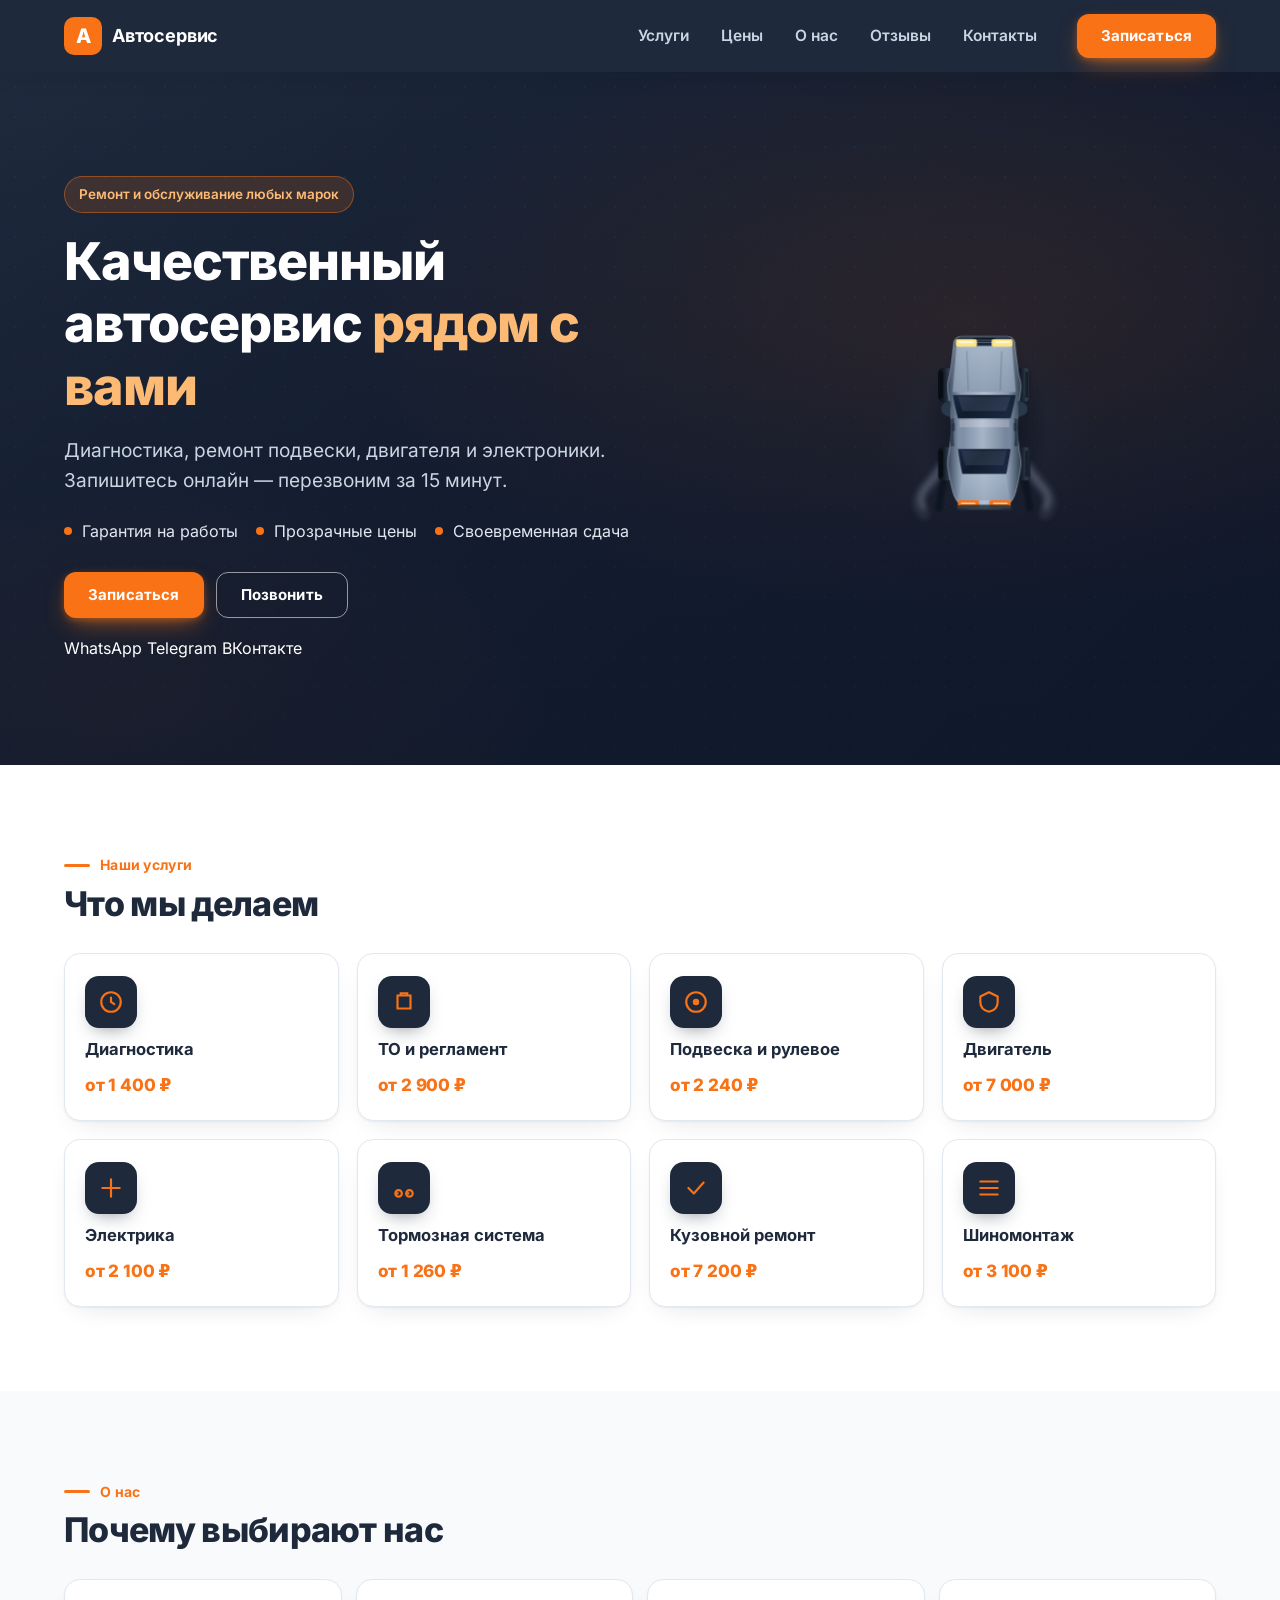
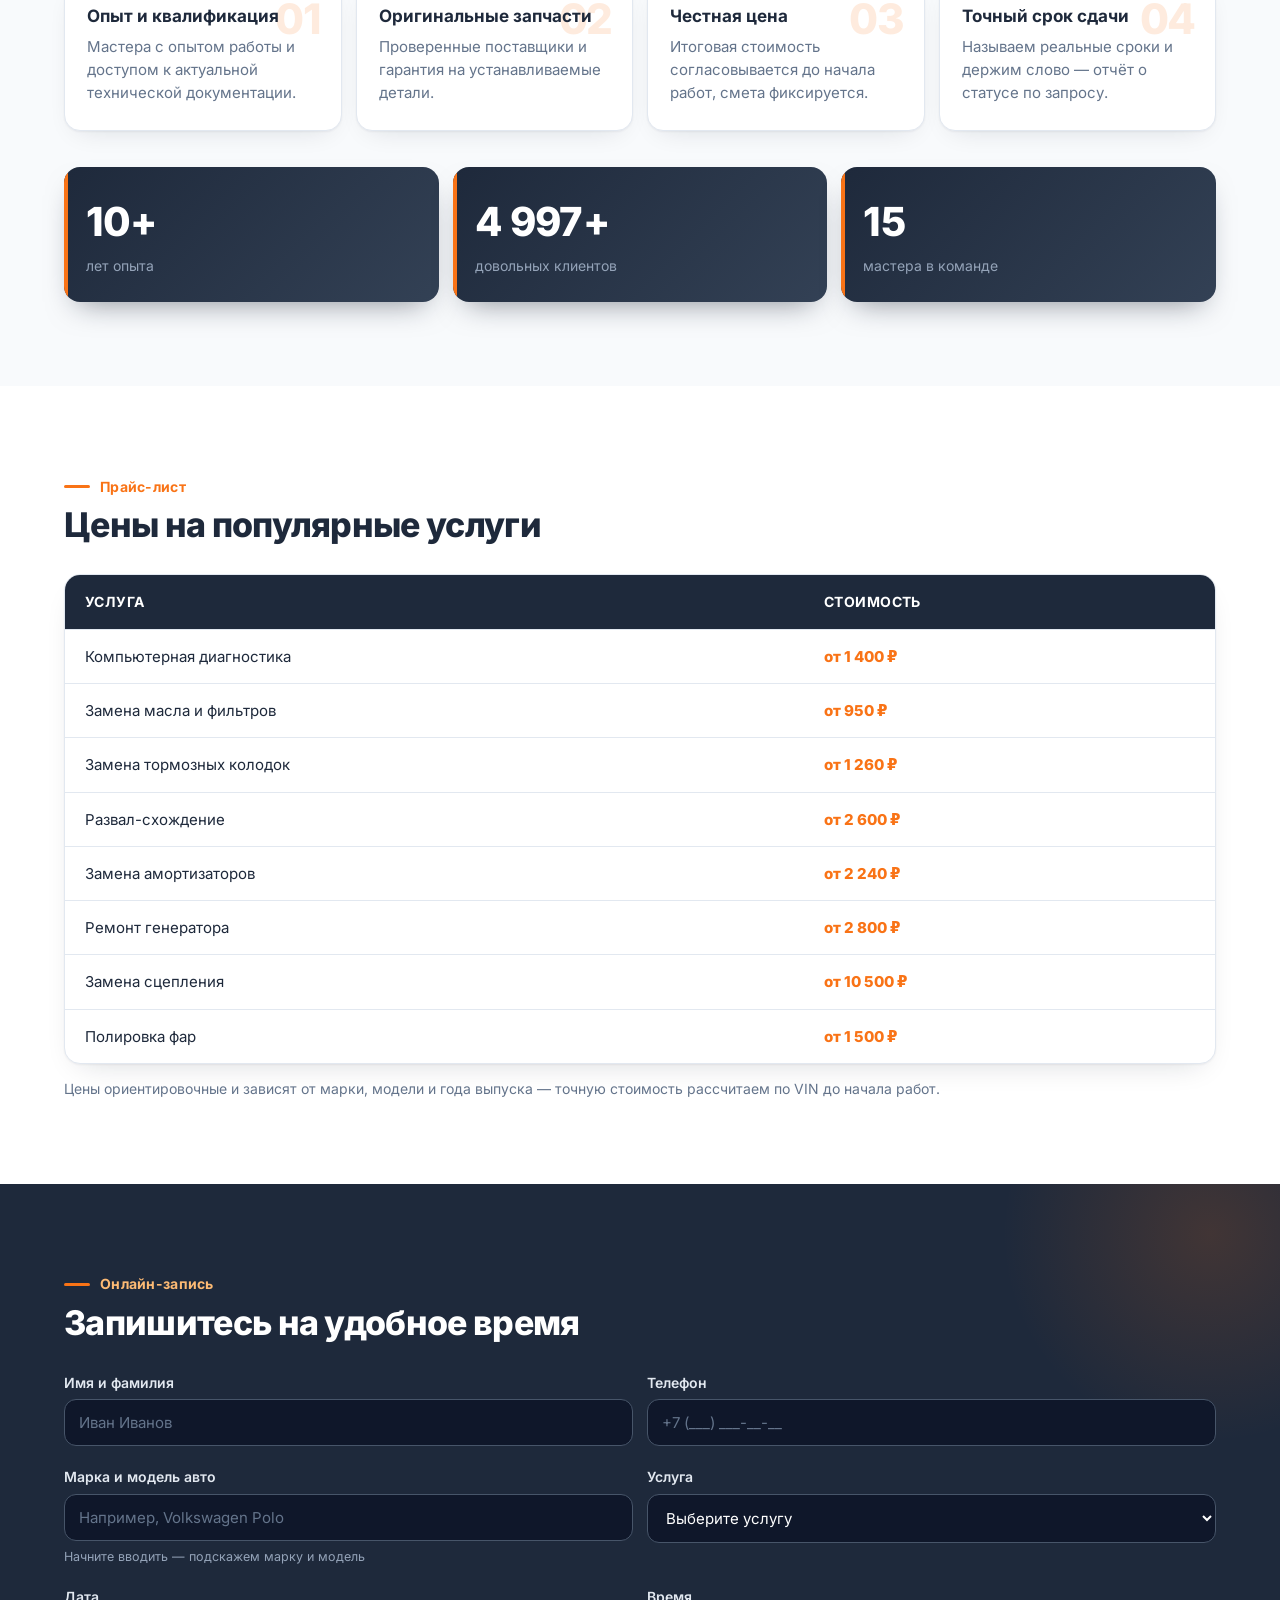
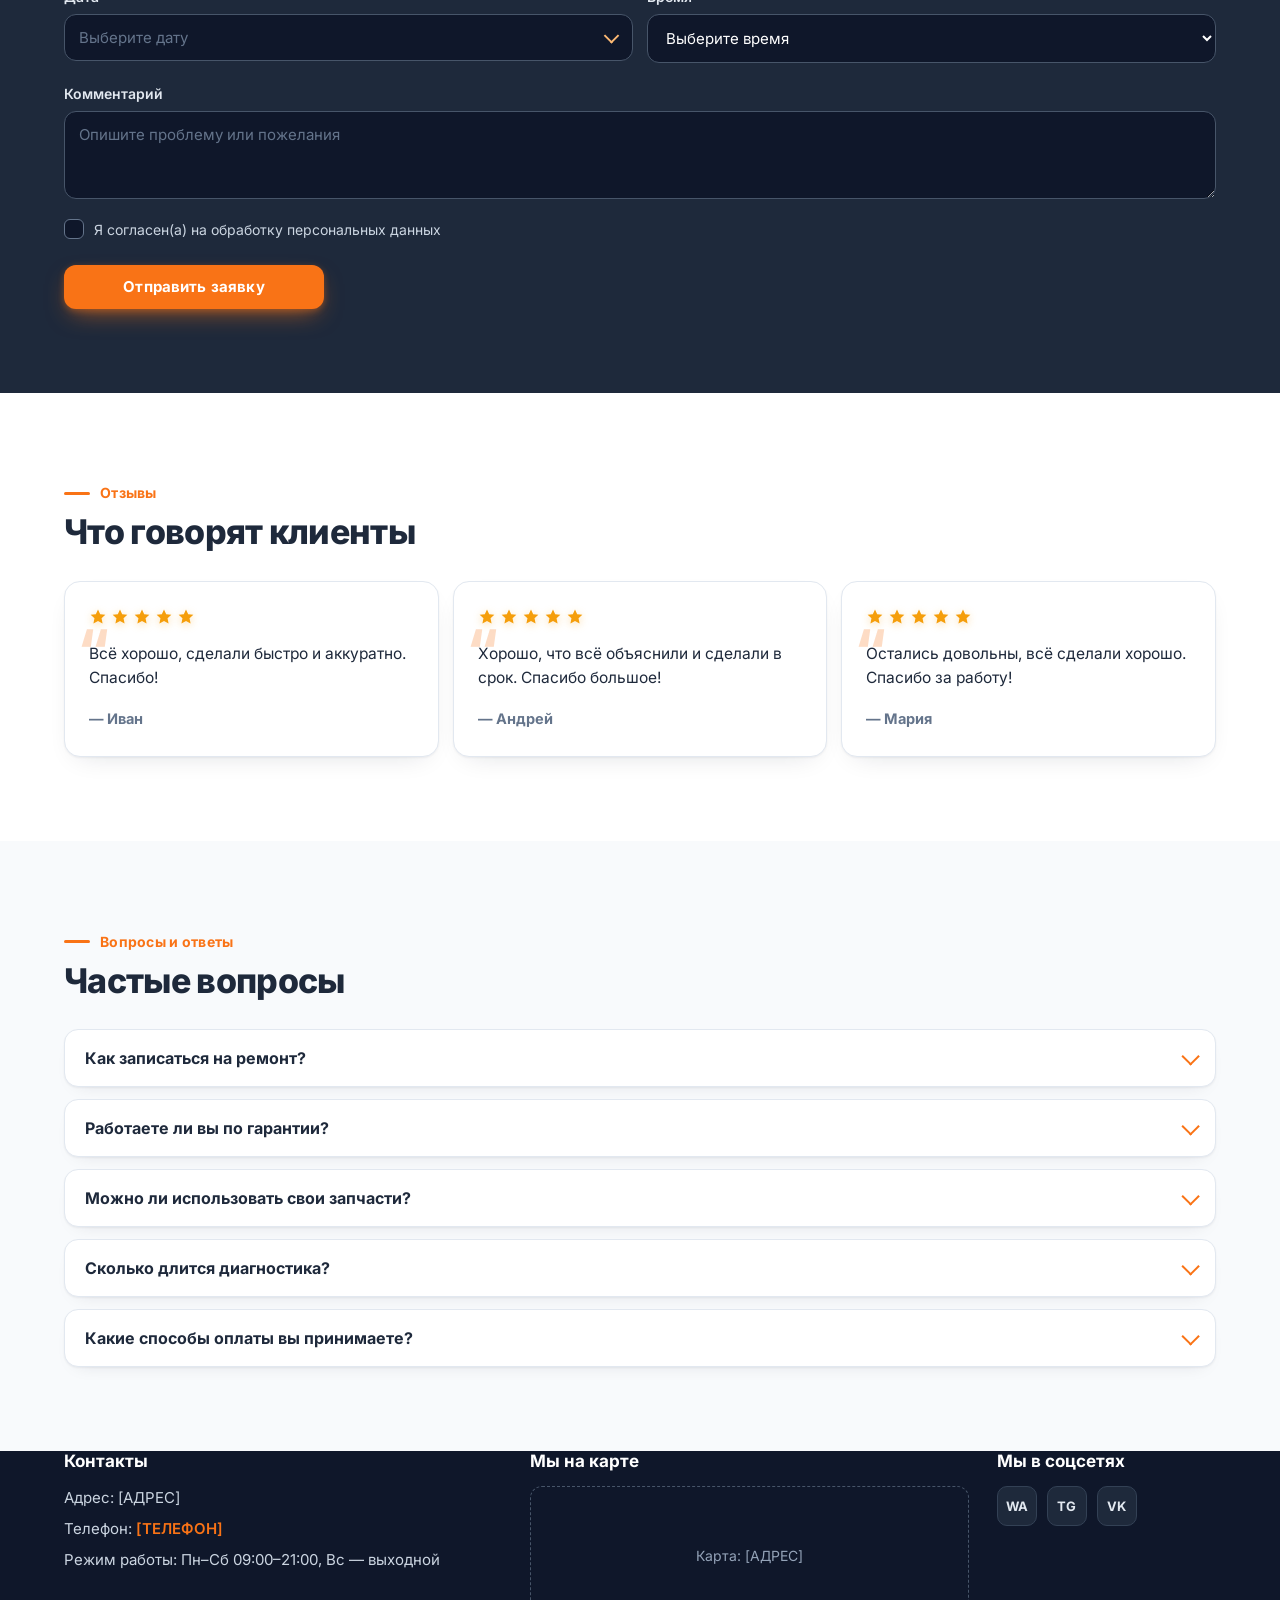
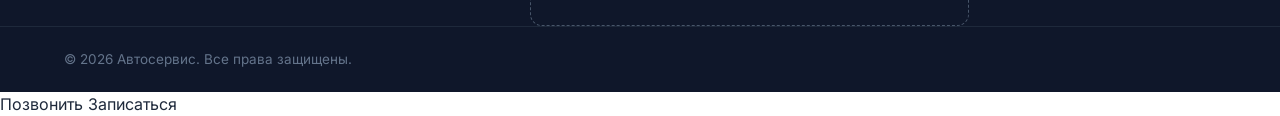
==== index.html @ 75bb88e1 "og: preview, favicon, mobile call bar, messengers" ====
﻿<!DOCTYPE html>
<html lang="ru">
<head>
  <meta charset="UTF-8">
  <meta name="viewport" content="width=device-width, initial-scale=1.0">
  <meta name="description" content="Автосервис с онлайн-записью: услуги, цены, отзывы, запись на ремонт и обслуживание автомобиля.">
  <title>Автосервис — ремонт и обслуживание | Онлайн-запись</title>
  <meta property="og:type" content="website">
  <meta property="og:site_name" content="Автосервис">
  <meta property="og:title" content="Автосервис — онлайн-запись на ремонт и обслуживание">
  <meta property="og:description" content="Услуги, цены, отзывы и запись с календарём: клиент выбирает свободный день и время сам, заявка приходит сразу.">
  <meta property="og:url" content="https://55857485.github.io/autoservice/">
  <meta property="og:image" content="https://55857485.github.io/autoservice/og-image.png">
  <meta property="og:image:width" content="1200">
  <meta property="og:image:height" content="630">
  <meta property="og:locale" content="ru_RU">
  <meta name="twitter:card" content="summary_large_image">
  <meta name="theme-color" content="#0F172A">
  <link rel="canonical" href="https://55857485.github.io/autoservice/">
  <link rel="icon" href="favicon.svg" type="image/svg+xml">
  <link rel="apple-touch-icon" href="icon-192.png">
  <link rel="stylesheet" href="style.css">
  <script defer src="script.js"></script>
</head>
<body>

  <!-- ======= 1. ХЕДЕР ======= -->
  <header class="header" id="header">
    <div class="container header__inner">
      <a href="#hero" class="logo" aria-label="Автосервис — на главную">
        <span class="logo__mark" aria-hidden="true">А</span>
        <span class="logo__text">Автосервис</span>
      </a>

      <nav class="nav" id="nav" aria-label="Основная навигация">
        <ul class="nav__list">
          <li><a href="#services" class="nav__link">Услуги</a></li>
          <li><a href="#prices" class="nav__link">Цены</a></li>
          <li><a href="#why" class="nav__link">О нас</a></li>
          <li><a href="#reviews" class="nav__link">Отзывы</a></li>
          <li><a href="#contacts" class="nav__link">Контакты</a></li>
        </ul>
        <a href="#appointment" class="btn btn--primary nav__cta">Записаться</a>
      </nav>

      <button class="burger" id="burger" type="button" aria-label="Открыть меню" aria-expanded="false" aria-controls="nav">
        <span class="burger__line" aria-hidden="true"></span>
        <span class="burger__line" aria-hidden="true"></span>
        <span class="burger__line" aria-hidden="true"></span>
      </button>
    </div>
  </header>

  <main>
    <!-- ======= 2. HERO ======= -->
    <section class="hero" id="hero">
      <div class="hero__bg" aria-hidden="true"></div>
      <div class="hero__overlay" aria-hidden="true"></div>
      <div class="container hero__inner">
        <div class="hero__content">
          <p class="hero__badge">Ремонт и обслуживание любых марок</p>
          <h1 class="hero__title">Качественный автосервис <span class="accent">рядом с вами</span></h1>
          <p class="hero__subtitle">Диагностика, ремонт подвески, двигателя и электроники. Запишитесь онлайн — перезвоним за 15 минут.</p>
          <ul class="hero__advantages">
            <li class="hero__advantage">Гарантия на работы</li>
            <li class="hero__advantage">Прозрачные цены</li>
            <li class="hero__advantage">Своевременная сдача</li>
          </ul>
          <div class="hero__actions">
            <a href="#appointment" class="btn btn--primary">Записаться</a>
            <a href="tel:[ТЕЛЕФОН]" class="btn btn--outline">Позвонить</a>
          </div>
          <div class="hero__messengers" data-messenger-group>
            <a class="hero__messenger" data-messenger="whatsapp" href="#" target="_blank" rel="noopener">WhatsApp</a>
            <a class="hero__messenger" data-messenger="telegram" href="#" target="_blank" rel="noopener">Telegram</a>
            <a class="hero__messenger" data-messenger="vk" href="#" target="_blank" rel="noopener">ВКонтакте</a>
          </div>
        </div>

<div class="hero__visual" aria-hidden="true">
          <svg class="car-top" viewBox="0 0 410 340" role="presentation" aria-label="Автомобиль, вид сверху, передние колёса повёрнуты вправо">
            <defs>
              <linearGradient id="paint" x1="0" y1="0" x2="1" y2="0">
                <stop offset="0" stop-color="#39485C"/>
                <stop offset="0.18" stop-color="#8F9FB5"/>
                <stop offset="0.5" stop-color="#B4C1D2"/>
                <stop offset="0.82" stop-color="#8B9BB1"/>
                <stop offset="1" stop-color="#31404F"/>
              </linearGradient>
              <linearGradient id="paint-hood" x1="0" y1="0" x2="0" y2="1">
                <stop offset="0" stop-color="#A9B8CA"/>
                <stop offset="1" stop-color="#8B9BB1"/>
              </linearGradient>
              <linearGradient id="paint-roof" x1="0.1" y1="0" x2="0.9" y2="0">
                <stop offset="0" stop-color="#7F8FA6"/>
                <stop offset="0.45" stop-color="#A6B5C7"/>
                <stop offset="0.55" stop-color="#9FAEC1"/>
                <stop offset="1" stop-color="#76869D"/>
              </linearGradient>
              <linearGradient id="glass-pane" x1="0" y1="0" x2="1" y2="0.4">
                <stop offset="0" stop-color="#1C2942"/>
                <stop offset="0.45" stop-color="#101B2D"/>
                <stop offset="1" stop-color="#1B2740"/>
              </linearGradient>
              <linearGradient id="tyre" x1="0" y1="0" x2="1" y2="0">
                <stop offset="0" stop-color="#04080F"/>
                <stop offset="0.45" stop-color="#1A2331"/>
                <stop offset="0.75" stop-color="#33404F"/>
                <stop offset="1" stop-color="#111A26"/>
              </linearGradient>
              <radialGradient id="asphalt" cx="0.5" cy="0.5" r="0.5">
                <stop offset="0" stop-color="#1E293B" stop-opacity="0.62"/>
                <stop offset="0.7" stop-color="#1E293B" stop-opacity="0.22"/>
                <stop offset="1" stop-color="#1E293B" stop-opacity="0"/>
              </radialGradient>
              <radialGradient id="ground-shadow" cx="0.5" cy="0.5" r="0.5">
                <stop offset="0" stop-color="#02060E" stop-opacity="0.7"/>
                <stop offset="1" stop-color="#02060E" stop-opacity="0"/>
              </radialGradient>
              <filter id="soft-smoke" x="-45%" y="-45%" width="190%" height="190%">
                <feGaussianBlur stdDeviation="3.6"/>
              </filter>
              <filter id="skid-blur" x="-60%" y="-60%" width="220%" height="220%">
                <feGaussianBlur stdDeviation="1.8"/>
              </filter>
            </defs>

            <!-- асфальт и тень под кузовом -->
            <ellipse cx="230" cy="188" rx="152" ry="132" fill="url(#asphalt)"/>
            <ellipse cx="232" cy="182" rx="86" ry="124" fill="url(#ground-shadow)"/>

            <!-- светлый дым от торможения -->
            <g class="smoke" filter="url(#soft-smoke)">
              <path class="smoke__trail smoke__trail--left"
                    d="M170 238 C164 250 156 257 148 267 C142 275 142 283 146 291"
                    fill="none" stroke="#CBD5E1" stroke-width="9" stroke-linecap="round" opacity="0.20"/>
              <path class="smoke__trail smoke__trail--left"
                    d="M170 238 C162 252 152 261 144 273 C138 283 140 292 147 300"
                    fill="none" stroke="#94A3B8" stroke-width="18" stroke-linecap="round" opacity="0.12"/>
              <path class="smoke__trail smoke__trail--right"
                    d="M290 238 C296 250 304 257 312 267 C318 275 318 283 314 291"
                    fill="none" stroke="#CBD5E1" stroke-width="9" stroke-linecap="round" opacity="0.20"/>
              <path class="smoke__trail smoke__trail--right"
                    d="M290 238 C298 252 308 261 316 273 C322 283 320 292 313 300"
                    fill="none" stroke="#94A3B8" stroke-width="18" stroke-linecap="round" opacity="0.12"/>
            </g>

            <!-- тёмные следы резины -->
            <g filter="url(#skid-blur)" opacity="0.5">
              <path d="M176 246 C173 262 170 276 168 292" fill="none" stroke="#050B14" stroke-width="9" stroke-linecap="round"/>
              <path d="M284 246 C287 262 290 276 292 292" fill="none" stroke="#050B14" stroke-width="9" stroke-linecap="round"/>
            </g>

            <!-- колёса: задние ровно -->
            <g class="car-top__wheel">
              <rect x="167" y="209" width="20" height="46" rx="7" fill="url(#tyre)"/>
              <rect x="170" y="214" width="4" height="36" rx="2" fill="#000000" opacity="0.45"/>
            </g>
            <g class="car-top__wheel">
              <rect x="273" y="209" width="20" height="46" rx="7" fill="url(#tyre)"/>
              <rect x="286" y="214" width="4" height="36" rx="2" fill="#000000" opacity="0.45"/>
            </g>

            <!-- колёса: передние повёрнуты вправо -->
            <g class="car-top__wheel">
              <rect class="car-top__tyre-steer" x="167" y="101" width="20" height="46" rx="7" fill="url(#tyre)"/>
              <rect class="car-top__tyre-steer" x="170" y="106" width="4" height="36" rx="2" fill="#000000" opacity="0.45"/>
            </g>
            <g class="car-top__wheel">
              <rect class="car-top__tyre-steer" x="273" y="101" width="20" height="46" rx="7" fill="url(#tyre)"/>
              <rect class="car-top__tyre-steer" x="286" y="106" width="4" height="36" rx="2" fill="#000000" opacity="0.45"/>
            </g>

            <!-- КУЗОВ: сплошной силуэт седана сверху -->
            <path d="M200 58 L260 58 C268 58 272 62 272 70
                     C273 80 275 96 277 110 C279 118 280 121 280 126
                     C280 134 278 142 277 152 C276 164 275 172 275 182
                     C275 196 277 206 278 216 C280 224 280 228 280 234
                     C279 244 276 258 274 266 C272 276 268 284 262 288
                     C258 292 254 294 246 294 L214 294
                     C206 294 202 292 198 288 C192 284 188 276 186 266
                     C184 258 181 244 180 234 C180 228 180 224 182 216
                     C183 206 185 196 185 182 C185 172 184 164 183 152
                     C182 142 180 134 180 126 C180 121 181 118 183 110
                     C185 96 187 80 188 70 C188 62 192 58 200 58 Z"
                  fill="url(#paint)"/>

            <!-- тонкий световой контур -->
            <path d="M200 58 L260 58 C268 58 272 62 272 70
                     C273 80 275 96 277 110 C279 118 280 121 280 126
                     C280 134 278 142 277 152 C276 164 275 172 275 182
                     C275 196 277 206 278 216 C280 224 280 228 280 234
                     C279 244 276 258 274 266 C272 276 268 284 262 288
                     C258 292 254 294 246 294 L214 294
                     C206 294 202 292 198 288 C192 284 188 276 186 266
                     C184 258 181 244 180 234 C180 228 180 224 182 216
                     C183 206 185 196 185 182 C185 172 184 164 183 152
                     C182 142 180 134 180 126 C180 121 181 118 183 110
                     C185 96 187 80 188 70 C188 62 192 58 200 58 Z"
                  fill="none" stroke="#CBD5E1" stroke-width="1.2" opacity="0.55"/>

            <!-- капот -->
            <path d="M192 70 C192 66 195 62 200 62 H260 C265 62 268 66 268 70
                     C269 92 272 118 273 134 H187 C188 118 191 92 192 70 Z"
                  fill="url(#paint-hood)" opacity="0.85"/>
            <path d="M206 78 C207 100 208 118 208 132" fill="none" stroke="#4B5B72" stroke-width="1.6" opacity="0.35"/>
            <path d="M254 78 C253 100 252 118 252 132" fill="none" stroke="#4B5B72" stroke-width="1.6" opacity="0.35"/>

            <!-- передний бампер + решётка -->
            <path d="M200 58 L260 58 C266 58 270 61 270 66 L270 71 H190 L190 66 C190 61 194 58 200 58 Z"
                  fill="#22303F" opacity="0.9"/>
            <rect x="214" y="60" width="32" height="9" rx="3.5" fill="#0A1120"/>
            <rect x="218" y="62.4" width="24" height="1.6" rx="0.8" fill="#5B6B80"/>
            <rect x="218" y="65.6" width="24" height="1.6" rx="0.8" fill="#5B6B80"/>

            <!-- фары -->
            <path d="M193 62 H218 C219 62 220 63 220 65 V69 C220 71 219 72 217 72 H194 C192 72 191 71 191 69 V65 C191 63 192 62 193 62 Z"
                  fill="#FDE68A"/>
            <path d="M242 62 H267 C268 62 269 63 269 65 V69 C269 71 268 72 266 72 H243 C241 72 240 71 240 69 V65 C240 63 241 62 242 62 Z"
                  fill="#FDE68A"/>
            <rect x="195" y="64.6" width="20" height="2.2" rx="1.1" fill="#FFFFFF" opacity="0.8"/>
            <rect x="245" y="64.6" width="20" height="2.2" rx="1.1" fill="#FFFFFF" opacity="0.8"/>

            <!-- зеркала -->
            <path d="M184 146 C176 147 171 151 171 157 C171 163 176 167 184 168 Z" fill="#2A384B"/>
            <path d="M276 146 C284 147 289 151 289 157 C289 163 284 167 276 168 Z" fill="#2A384B"/>

            <!-- боковые стёкла (узкие полосы вдоль дверей) -->
            <path d="M184 170 C183 182 183 196 184 208 L189 208 C188 196 188 182 189 170 Z" fill="url(#glass-pane)" opacity="0.55"/>
            <path d="M276 170 C277 182 277 196 276 208 L271 208 C272 196 272 182 271 170 Z" fill="url(#glass-pane)" opacity="0.55"/>

            <!-- лобовое стекло -->
            <path d="M187 138 H273 C271 151 268 162 266 170 H194 C192 162 189 151 187 138 Z"
                  fill="url(#glass-pane)"/>
            <path d="M194 140 H266 C264 148 262 154 260 160 H200 C198 154 196 148 194 140 Z"
                  fill="#93A3B8" opacity="0.16"/>

            <!-- крыша -->
            <path d="M194 170 H266 C267 184 267 198 266 212 H194 C193 198 193 184 194 170 Z"
                  fill="url(#paint-roof)"/>
            <path d="M196 172 H264 C264 176 264 179 264 182 H196 C196 179 196 176 196 172 Z"
                  fill="#FFFFFF" opacity="0.22"/>

            <!-- заднее стекло -->
            <path d="M194 212 H266 C264 226 262 238 260 246 H200 C198 238 196 226 194 212 Z"
                  fill="url(#glass-pane)"/>
            <path d="M199 214 H261 C259 222 258 229 256 234 H204 C202 229 201 222 199 214 Z"
                  fill="#93A3B8" opacity="0.14"/>

            <!-- багажник -->
            <path d="M200 246 H260 C261 258 263 272 266 282 H194 C197 272 199 258 200 246 Z"
                  fill="url(#paint-hood)" opacity="0.55"/>

            <!-- задние фонари -->
            <path d="M196 282 H221 C222 282 223 283 223 285 V290 C223 292 222 293 220 293 H197 C195 293 194 292 194 290 V285 C194 283 195 282 196 282 Z"
                  fill="#F97316"/>
            <path d="M239 282 H264 C265 282 266 283 266 285 V290 C266 292 265 293 263 293 H240 C238 293 237 292 237 290 V285 C237 283 238 282 239 282 Z"
                  fill="#F97316"/>
            <rect x="198" y="285.4" width="20" height="2" rx="1" fill="#FFEDD5" opacity="0.75"/>
            <rect x="242" y="285.4" width="20" height="2" rx="1" fill="#FFEDD5" opacity="0.75"/>

            <!-- задний бампер -->
            <path d="M200 288 H260 C265 288 268 290 268 293 C268 295 265 296 260 296 H200 C195 296 192 295 192 293 C192 290 195 288 200 288 Z"
                  fill="#22303F" opacity="0.85"/>

            <!-- ручки дверей -->
            <rect x="186" y="176" width="4" height="12" rx="2" fill="#0F172A" opacity="0.45"/>
            <rect x="270" y="176" width="4" height="12" rx="2" fill="#0F172A" opacity="0.45"/>
          </svg>
        </div>
      </div>
    </section>

    <!-- ======= 3. УСЛУГИ ======= -->
    <section class="section services" id="services">
      <div class="container">
        <p class="section__kicker">Наши услуги</p>
        <h2 class="section__title">Что мы делаем</h2>
        <div class="services__grid">
          <article class="card service">
            <div class="service__icon" aria-hidden="true"><svg viewBox="0 0 24 24"><circle cx="12" cy="12" r="9" fill="none" stroke="currentColor" stroke-width="2"/><path d="M12 8v4l3 2" fill="none" stroke="currentColor" stroke-width="2" stroke-linecap="round"/></svg></div>
            <h3 class="service__name">Диагностика</h3>
            <p class="service__price">от 1 400 ₽</p>
          </article>
          <article class="card service">
            <div class="service__icon" aria-hidden="true"><svg viewBox="0 0 24 24"><path d="M6 6h12v12H6z" fill="none" stroke="currentColor" stroke-width="2"/><path d="M9 6V4h6v2" fill="none" stroke="currentColor" stroke-width="2"/></svg></div>
            <h3 class="service__name">ТО и регламент</h3>
            <p class="service__price">от 2 900 ₽</p>
          </article>
          <article class="card service">
            <div class="service__icon" aria-hidden="true"><svg viewBox="0 0 24 24"><circle cx="12" cy="12" r="9" fill="none" stroke="currentColor" stroke-width="2"/><circle cx="12" cy="12" r="3" fill="currentColor"/></svg></div>
            <h3 class="service__name">Подвеска и рулевое</h3>
            <p class="service__price">от 2 240 ₽</p>
          </article>
          <article class="card service">
            <div class="service__icon" aria-hidden="true"><svg viewBox="0 0 24 24"><path d="M12 3l8 4v5c0 5-3.5 8-8 9-4.5-1-8-4-8-9V7z" fill="none" stroke="currentColor" stroke-width="2" stroke-linejoin="round"/></svg></div>
            <h3 class="service__name">Двигатель</h3>
            <p class="service__price">от 7 000 ₽</p>
          </article>
          <article class="card service">
            <div class="service__icon" aria-hidden="true"><svg viewBox="0 0 24 24"><path d="M4 12h16M12 4v16" stroke="currentColor" stroke-width="2" stroke-linecap="round"/></svg></div>
            <h3 class="service__name">Электрика</h3>
            <p class="service__price">от 2 100 ₽</p>
          </article>
          <article class="card service">
            <div class="service__icon" aria-hidden="true"><svg viewBox="0 0 24 24"><circle cx="7" cy="17" r="3" fill="none" stroke="currentColor" stroke-width="2"/><circle cx="17" cy="17" r="3" fill="none" stroke="currentColor" stroke-width="2"/><path d="M4 17h3M14 17h3" stroke="currentColor" stroke-width="2"/></svg></div>
            <h3 class="service__name">Тормозная система</h3>
            <p class="service__price">от 1 260 ₽</p>
          </article>
          <article class="card service">
            <div class="service__icon" aria-hidden="true"><svg viewBox="0 0 24 24"><path d="M5 12l5 5L19 7" fill="none" stroke="currentColor" stroke-width="2" stroke-linecap="round" stroke-linejoin="round"/></svg></div>
            <h3 class="service__name">Кузовной ремонт</h3>
            <p class="service__price">от 7 200 ₽</p>
          </article>
          <article class="card service">
            <div class="service__icon" aria-hidden="true"><svg viewBox="0 0 24 24"><path d="M4 6h16M4 12h16M4 18h16" stroke="currentColor" stroke-width="2" stroke-linecap="round"/></svg></div>
            <h3 class="service__name">Шиномонтаж</h3>
            <p class="service__price">от 3 100 ₽</p>
          </article>
        </div>
      </div>
    </section>

    <!-- ======= 4. ПОЧЕМУ МЫ ======= -->
    <section class="section why" id="why">
      <div class="container">
        <p class="section__kicker">О нас</p>
        <h2 class="section__title">Почему выбирают нас</h2>
        <div class="why__grid">
          <article class="card why__card" data-num="01">
            <h3 class="why__title">Опыт и квалификация</h3>
            <p class="why__text">Мастера с опытом работы и доступом к актуальной технической документации.</p>
          </article>
          <article class="card why__card" data-num="02">
            <h3 class="why__title">Оригинальные запчасти</h3>
            <p class="why__text">Проверенные поставщики и гарантия на устанавливаемые детали.</p>
          </article>
          <article class="card why__card" data-num="03">
            <h3 class="why__title">Честная цена</h3>
            <p class="why__text">Итоговая стоимость согласовывается до начала работ, смета фиксируется.</p>
          </article>
          <article class="card why__card" data-num="04">
            <h3 class="why__title">Точный срок сдачи</h3>
            <p class="why__text">Называем реальные сроки и держим слово — отчёт о статусе по запросу.</p>
          </article>
        </div>
        <div class="why__stats" id="stats">
          <div class="stat">
            <span class="stat__value" data-count="10" data-suffix="+">0</span>
            <span class="stat__label">лет опыта</span>
          </div>
          <div class="stat">
            <span class="stat__value" data-count="5000" data-suffix="+">0</span>
            <span class="stat__label">довольных клиентов</span>
          </div>
          <div class="stat">
            <span class="stat__value" data-count="15" data-suffix="">0</span>
            <span class="stat__label">мастера в команде</span>
          </div>
        </div>
      </div>
    </section>

    <!-- ======= 5. ПРАЙС ======= -->
    <section class="section prices" id="prices">
      <div class="container">
        <p class="section__kicker">Прайс-лист</p>
        <h2 class="section__title">Цены на популярные услуги</h2>
        <div class="prices__table-wrap">
          <table class="prices__table">
            <caption class="visually-hidden">Стоимость популярных услуг автосервиса</caption>
            <thead>
              <tr>
                <th scope="col">Услуга</th>
                <th scope="col">Стоимость</th>
              </tr>
            </thead>
            <tbody>
              <tr><td>Компьютерная диагностика</td><td>от 1 400 ₽</td></tr>
              <tr><td>Замена масла и фильтров</td><td>от 950 ₽</td></tr>
              <tr><td>Замена тормозных колодок</td><td>от 1 260 ₽</td></tr>
              <tr><td>Развал-схождение</td><td>от 2 600 ₽</td></tr>
              <tr><td>Замена амортизаторов</td><td>от 2 240 ₽</td></tr>
              <tr><td>Ремонт генератора</td><td>от 2 800 ₽</td></tr>
              <tr><td>Замена сцепления</td><td>от 10 500 ₽</td></tr>
              <tr><td>Полировка фар</td><td>от 1 500 ₽</td></tr>
            </tbody>
          </table>
        </div>
        <p class="prices__note">Цены ориентировочные и зависят от марки, модели и года выпуска — точную стоимость рассчитаем по VIN до начала работ.</p>
      </div>
    </section>

    <!-- ======= 6. ФОРМА ЗАПИСИ ======= -->
    <section class="section appointment" id="appointment">
      <div class="container">
        <p class="section__kicker">Онлайн-запись</p>
        <h2 class="section__title">Запишитесь на удобное время</h2>
        <form class="form" id="appointment-form" novalidate>
          <div class="form__grid">
            <div class="form__field">
              <label class="form__label" for="f-name">Имя и фамилия</label>
              <input class="form__input" type="text" id="f-name" name="name" autocomplete="name" placeholder="Иван Иванов" required>
              <p class="form__error" id="err-name" role="alert"></p>
            </div>

            <div class="form__field">
              <label class="form__label" for="f-phone">Телефон</label>
              <input class="form__input" type="tel" id="f-phone" name="phone" autocomplete="tel" placeholder="+7 (___) ___-__-__" inputmode="tel" required>
              <p class="form__error" id="err-phone" role="alert"></p>
            </div>

            <div class="form__field">
              <label class="form__label" for="f-car">Марка и модель авто</label>
              <input class="form__input" type="text" id="f-car" name="car" placeholder="Например, Volkswagen Polo" autocomplete="off" list="car-list">
              <datalist id="car-list"></datalist>
              <p class="form__error form__error--hint" id="hint-car" role="status">Начните вводить — подскажем марку и модель</p>
              <p class="form__error" id="err-car" role="alert"></p>
            </div>

            <div class="form__field">
              <label class="form__label" for="f-service">Услуга</label>
              <select class="form__input" id="f-service" name="service" required>
                <option value="" selected disabled>Выберите услугу</option>
                <option value="diagnostika">Диагностика</option>
                <option value="to">ТО и регламент</option>
                <option value="podveska">Подвеска и рулевое</option>
                <option value="dvigatel">Двигатель</option>
                <option value="electrika">Электрика</option>
                <option value="tormoza">Тормозная система</option>
                <option value="kuzov">Кузовной ремонт</option>
                <option value="shinomontazh">Шиномонтаж</option>
              </select>
              <p class="form__error" id="err-service" role="alert"></p>
            </div>

            <div class="form__field">
              <label class="form__label" for="f-date">Дата</label>
              <div class="datepicker" id="datepicker">
                <input type="text" class="form__input datepicker__input" id="f-date" name="date" placeholder="Выберите дату" readonly required aria-haspopup="dialog" aria-expanded="false" aria-label="Выбор даты записи">
                <span class="datepicker__chevron" aria-hidden="true"></span>

                <div class="datepicker__popup" id="datepicker-popup" role="dialog" aria-label="Календарь" hidden>
                  <div class="datepicker__head">
                    <button class="datepicker__nav" type="button" id="dp-prev" aria-label="Предыдущий месяц">&larr;</button>
                    <span class="datepicker__title" id="dp-title">Месяц Год</span>
                    <button class="datepicker__nav" type="button" id="dp-next" aria-label="Следующий месяц">&rarr;</button>
                  </div>
                  <div class="datepicker__weekdays" aria-hidden="true">
                    <span>Пн</span><span>Вт</span><span>Ср</span><span>Чт</span><span>Пт</span><span>Сб</span><span>Вс</span>
                  </div>
                  <div class="datepicker__grid" id="dp-grid" role="grid"></div>
                  <p class="datepicker__hint" id="dp-hint">Серые дни — полностью заняты</p>
                </div>
              </div>
              <p class="form__error" id="err-date" role="alert"></p>
            </div>

            <div class="form__field">
              <label class="form__label" for="f-time">Время</label>
              <select class="form__input" id="f-time" name="time" required>
                <option value="" selected disabled>Выберите время</option>
                <option value="morning">Утро (09:00–12:00)</option>
                <option value="day">День (12:00–18:00)</option>
                <option value="evening">Вечер (18:00–21:00)</option>
              </select>
              <p class="form__error" id="err-time" role="alert"></p>
            </div>

            <div class="form__field form__field--full">
              <label class="form__label" for="f-comment">Комментарий</label>
              <textarea class="form__input" id="f-comment" name="comment" rows="3" placeholder="Опишите проблему или пожелания"></textarea>
              <p class="form__error" id="err-comment" role="alert"></p>
            </div>

            <div class="form__field form__field--full">
              <label class="form__check">
                <input type="checkbox" id="f-consent" name="consent" required>
                <span class="form__check-box" aria-hidden="true"></span>
                <span class="form__check-text">Я согласен(а) на обработку персональных данных</span>
              </label>
              <p class="form__error" id="err-consent" role="alert"></p>
            </div>
          </div>

          <button type="submit" class="btn btn--primary form__submit">Отправить заявку</button>
        </form>
      </div>
    </section>

    <!-- ======= 7. ОТЗЫВЫ ======= -->
    <section class="section reviews" id="reviews">
      <div class="container">
        <p class="section__kicker">Отзывы</p>
        <h2 class="section__title">Что говорят клиенты</h2>
        <div class="reviews__grid">
          <article class="card review">
            <div class="review__stars" aria-label="Оценка 5 из 5" role="img">
              <svg viewBox="0 0 24 24" aria-hidden="true"><path d="M12 2l2.9 6.3 6.9.8-5.1 4.7 1.4 6.8L12 17.2 5.9 20.6l1.4-6.8L2.2 9.1l6.9-.8z" fill="currentColor"/></svg>
              <svg viewBox="0 0 24 24" aria-hidden="true"><path d="M12 2l2.9 6.3 6.9.8-5.1 4.7 1.4 6.8L12 17.2 5.9 20.6l1.4-6.8L2.2 9.1l6.9-.8z" fill="currentColor"/></svg>
              <svg viewBox="0 0 24 24" aria-hidden="true"><path d="M12 2l2.9 6.3 6.9.8-5.1 4.7 1.4 6.8L12 17.2 5.9 20.6l1.4-6.8L2.2 9.1l6.9-.8z" fill="currentColor"/></svg>
              <svg viewBox="0 0 24 24" aria-hidden="true"><path d="M12 2l2.9 6.3 6.9.8-5.1 4.7 1.4 6.8L12 17.2 5.9 20.6l1.4-6.8L2.2 9.1l6.9-.8z" fill="currentColor"/></svg>
              <svg viewBox="0 0 24 24" aria-hidden="true"><path d="M12 2l2.9 6.3 6.9.8-5.1 4.7 1.4 6.8L12 17.2 5.9 20.6l1.4-6.8L2.2 9.1l6.9-.8z" fill="currentColor"/></svg>
            </div>
            <p class="review__text">Всё хорошо, сделали быстро и аккуратно. Спасибо!</p>
<p class="review__author">— Иван</p>
          </article>
          <article class="card review">
            <div class="review__stars" aria-label="Оценка 5 из 5" role="img">
              <svg viewBox="0 0 24 24" aria-hidden="true"><path d="M12 2l2.9 6.3 6.9.8-5.1 4.7 1.4 6.8L12 17.2 5.9 20.6l1.4-6.8L2.2 9.1l6.9-.8z" fill="currentColor"/></svg>
              <svg viewBox="0 0 24 24" aria-hidden="true"><path d="M12 2l2.9 6.3 6.9.8-5.1 4.7 1.4 6.8L12 17.2 5.9 20.6l1.4-6.8L2.2 9.1l6.9-.8z" fill="currentColor"/></svg>
              <svg viewBox="0 0 24 24" aria-hidden="true"><path d="M12 2l2.9 6.3 6.9.8-5.1 4.7 1.4 6.8L12 17.2 5.9 20.6l1.4-6.8L2.2 9.1l6.9-.8z" fill="currentColor"/></svg>
              <svg viewBox="0 0 24 24" aria-hidden="true"><path d="M12 2l2.9 6.3 6.9.8-5.1 4.7 1.4 6.8L12 17.2 5.9 20.6l1.4-6.8L2.2 9.1l6.9-.8z" fill="currentColor"/></svg>
              <svg viewBox="0 0 24 24" aria-hidden="true"><path d="M12 2l2.9 6.3 6.9.8-5.1 4.7 1.4 6.8L12 17.2 5.9 20.6l1.4-6.8L2.2 9.1l6.9-.8z" fill="currentColor"/></svg>
            </div>
            <p class="review__text">Хорошо, что всё объяснили и сделали в срок. Спасибо большое!</p>
<p class="review__author">— Андрей</p>
          </article>
          <article class="card review">
            <div class="review__stars" aria-label="Оценка 5 из 5" role="img">
              <svg viewBox="0 0 24 24" aria-hidden="true"><path d="M12 2l2.9 6.3 6.9.8-5.1 4.7 1.4 6.8L12 17.2 5.9 20.6l1.4-6.8L2.2 9.1l6.9-.8z" fill="currentColor"/></svg>
              <svg viewBox="0 0 24 24" aria-hidden="true"><path d="M12 2l2.9 6.3 6.9.8-5.1 4.7 1.4 6.8L12 17.2 5.9 20.6l1.4-6.8L2.2 9.1l6.9-.8z" fill="currentColor"/></svg>
              <svg viewBox="0 0 24 24" aria-hidden="true"><path d="M12 2l2.9 6.3 6.9.8-5.1 4.7 1.4 6.8L12 17.2 5.9 20.6l1.4-6.8L2.2 9.1l6.9-.8z" fill="currentColor"/></svg>
              <svg viewBox="0 0 24 24" aria-hidden="true"><path d="M12 2l2.9 6.3 6.9.8-5.1 4.7 1.4 6.8L12 17.2 5.9 20.6l1.4-6.8L2.2 9.1l6.9-.8z" fill="currentColor"/></svg>
              <svg viewBox="0 0 24 24" aria-hidden="true"><path d="M12 2l2.9 6.3 6.9.8-5.1 4.7 1.4 6.8L12 17.2 5.9 20.6l1.4-6.8L2.2 9.1l6.9-.8z" fill="currentColor"/></svg>
            </div>
<p class="review__text">Остались довольны, всё сделали хорошо. Спасибо за работу!</p>
            <p class="review__author">— Мария</p>
          </article>
        </div>
      </div>
    </section>

    <!-- ======= 8. FAQ ======= -->
    <section class="section faq" id="faq">
      <div class="container">
        <p class="section__kicker">Вопросы и ответы</p>
        <h2 class="section__title">Частые вопросы</h2>
        <div class="faq__list" id="faq-list">
          <div class="faq__item">
            <h3 class="faq__question">
              <button class="faq__btn" type="button" aria-expanded="false" aria-controls="faq-a1" id="faq-q1">Как записаться на ремонт?</button>
            </h3>
            <div class="faq__answer" id="faq-a1" role="region" aria-labelledby="faq-q1" hidden><p>Заполните форму онлайн-записи или позвоните по телефону [ТЕЛЕФОН] — администратор подберёт удобное время.</p></div>
          </div>
          <div class="faq__item">
            <h3 class="faq__question">
              <button class="faq__btn" type="button" aria-expanded="false" aria-controls="faq-a2" id="faq-q2">Работаете ли вы по гарантии?</button>
            </h3>
            <div class="faq__answer" id="faq-a2" role="region" aria-labelledby="faq-q2" hidden><p>Да, на все виды работ выдаётся гарантия. Условия уточняйте у администратора.</p></div>
          </div>
          <div class="faq__item">
            <h3 class="faq__question">
              <button class="faq__btn" type="button" aria-expanded="false" aria-controls="faq-a3" id="faq-q3">Можно ли использовать свои запчасти?</button>
            </h3>
            <div class="faq__answer" id="faq-a3" role="region" aria-labelledby="faq-q3" hidden><p>Да, можно. Обратите внимание: гарантия на работы сохраняется, на деталь — по условиям производителя.</p></div>
          </div>
          <div class="faq__item">
            <h3 class="faq__question">
              <button class="faq__btn" type="button" aria-expanded="false" aria-controls="faq-a4" id="faq-q4">Сколько длится диагностика?</button>
            </h3>
            <div class="faq__answer" id="faq-a4" role="region" aria-labelledby="faq-q4" hidden><p>Компьютерная диагностика занимает 30–60 минут в зависимости от сложности.</p></div>
          </div>
          <div class="faq__item">
            <h3 class="faq__question">
              <button class="faq__btn" type="button" aria-expanded="false" aria-controls="faq-a5" id="faq-q5">Какие способы оплаты вы принимаете?</button>
            </h3>
            <div class="faq__answer" id="faq-a5" role="region" aria-labelledby="faq-q5" hidden><p>Наличные, банковские карты и безналичный расчёт для юридических лиц.</p></div>
          </div>
        </div>
      </div>
    </section>
  </main>

  <!-- ======= 9. ФУТЕР ======= -->
  <footer class="footer" id="contacts">
    <div class="container footer__inner">
      <div class="footer__col">
        <h2 class="footer__title">Контакты</h2>
        <p>Адрес: [АДРЕС]</p>
        <p>Телефон: <a href="tel:[ТЕЛЕФОН]">[ТЕЛЕФОН]</a></p>
        <p>Режим работы: Пн–Сб 09:00–21:00, Вс — выходной</p>
      </div>
      <div class="footer__col">
        <h2 class="footer__title">Мы на карте</h2>
        <div class="footer__map" role="img" aria-label="Карта: [АДРЕС]">
          <span class="footer__map-placeholder">Карта: [АДРЕС]</span>
        </div>
      </div>
      <div class="footer__col">
        <h2 class="footer__title">Мы в соцсетях</h2>
        <ul class="footer__socials" data-messenger-group>
          <li><a class="footer__social" data-messenger="whatsapp" href="#" aria-label="WhatsApp" target="_blank" rel="noopener">WA</a></li>
          <li><a class="footer__social" data-messenger="telegram" href="#" aria-label="Telegram" target="_blank" rel="noopener">TG</a></li>
          <li><a class="footer__social" data-messenger="vk" href="#" aria-label="ВКонтакте" target="_blank" rel="noopener">VK</a></li>
        </ul>
      </div>
    </div>
    <div class="footer__bottom">
      <div class="container">© 2026 Автосервис. Все права защищены.</div>
    </div>
  </footer>

  <!-- ======= МОДАЛКА УСПЕХА ======= -->
    <!-- ======= ЛИПКАЯ ПАНЕЛЬ (мобильные) ======= -->
  <div class="cta-bar" id="cta-bar">
    <a class="cta-bar__btn cta-bar__btn--call" href="tel:[ТЕЛЕФОН]">Позвонить</a>
    <a class="cta-bar__btn cta-bar__btn--book" href="#appointment">Записаться</a>
  </div>

<div class="modal" id="success-modal" role="dialog" aria-modal="true" aria-labelledby="modal-title" hidden>
    <div class="modal__backdrop" data-modal-close></div>
    <div class="modal__window">
      <button class="modal__close" type="button" aria-label="Закрыть окно" data-modal-close>&times;</button>
      <div class="modal__icon" aria-hidden="true">
        <svg viewBox="0 0 24 24"><path d="M5 12l5 5L19 7" fill="none" stroke="currentColor" stroke-width="3" stroke-linecap="round" stroke-linejoin="round"/></svg>
      </div>
              <h2 class="modal__title" id="modal-title">Заявка собрана</h2>
        <p class="modal__text">Осталось отправить её нам — в один клик</p>
        <pre class="modal__request" id="modal-request"></pre>
        <p class="modal__hint" id="modal-hint"></p>
        <div class="modal__actions">
          <a class="btn btn--primary" id="send-telegram" href="https://t.me/popstaw" target="_blank" rel="noopener">Telegram</a>
          <a class="btn btn--outline" id="send-email" href="mailto:savinov.ja@yandex.ru">Почта</a>
          <button class="btn btn--outline" id="copy-request" type="button">Копировать</button>
        </div>
        <button class="btn btn--outline modal__ok" type="button" data-modal-close>Закрыть</button>
    </div>
  </div>

</body>
</html>
---- style.css ----
﻿/* ============================================================
   Автосервис — style.css
   Mobile-first. Breakpoints: 480 / 768 / 1200px
   ============================================================ */

/* ---------- Локальный шрифт Inter (cyrillic + latin) ---------- */
@font-face {
  font-family: 'Inter';
  font-style: normal;
  font-weight: 400;
  font-display: swap;
  src: url('fonts/inter-cyrillic.woff2') format('woff2');
  unicode-range: U+0301, U+0400-045F, U+0490-0491, U+04B0-04B1, U+2116;
}

@font-face {
  font-family: 'Inter';
  font-style: normal;
  font-weight: 600;
  font-display: swap;
  src: url('fonts/inter-cyrillic.woff2') format('woff2');
  unicode-range: U+0301, U+0400-045F, U+0490-0491, U+04B0-04B1, U+2116;
}

@font-face {
  font-family: 'Inter';
  font-style: normal;
  font-weight: 700;
  font-display: swap;
  src: url('fonts/inter-cyrillic.woff2') format('woff2');
  unicode-range: U+0301, U+0400-045F, U+0490-0491, U+04B0-04B1, U+2116;
}

@font-face {
  font-family: 'Inter';
  font-style: normal;
  font-weight: 800;
  font-display: swap;
  src: url('fonts/inter-cyrillic.woff2') format('woff2');
  unicode-range: U+0301, U+0400-045F, U+0490-0491, U+04B0-04B1, U+2116;
}

@font-face {
  font-family: 'Inter';
  font-style: normal;
  font-weight: 400;
  font-display: swap;
  src: url('fonts/inter-latin.woff2') format('woff2');
  unicode-range: U+0000-00FF, U+0131, U+0152-0153, U+02BB-02BC, U+02C6, U+02DA, U+02DC, U+2000-206F, U+20AC, U+2122, U+2191, U+2193, U+2212, U+2215, U+FEFF, U+FFFD;
}

@font-face {
  font-family: 'Inter';
  font-style: normal;
  font-weight: 600;
  font-display: swap;
  src: url('fonts/inter-latin.woff2') format('woff2');
  unicode-range: U+0000-00FF, U+0131, U+0152-0153, U+02BB-02BC, U+02C6, U+02DA, U+02DC, U+2000-206F, U+20AC, U+2122, U+2191, U+2193, U+2212, U+2215, U+FEFF, U+FFFD;
}

@font-face {
  font-family: 'Inter';
  font-style: normal;
  font-weight: 700;
  font-display: swap;
  src: url('fonts/inter-latin.woff2') format('woff2');
  unicode-range: U+0000-00FF, U+0131, U+0152-0153, U+02BB-02BC, U+02C6, U+02DA, U+02DC, U+2000-206F, U+20AC, U+2122, U+2191, U+2193, U+2212, U+2215, U+FEFF, U+FFFD;
}

@font-face {
  font-family: 'Inter';
  font-style: normal;
  font-weight: 800;
  font-display: swap;
  src: url('fonts/inter-latin.woff2') format('woff2');
  unicode-range: U+0000-00FF, U+0131, U+0152-0153, U+02BB-02BC, U+02C6, U+02DA, U+02DC, U+2000-206F, U+20AC, U+2122, U+2191, U+2193, U+2212, U+2215, U+FEFF, U+FFFD;
}

:root {
  --color-graphite: #1E293B;
  --color-graphite-2: #0F172A;
  --color-accent: #F97316;
  --color-accent-hover: #EA580C;
  --color-white: #FFFFFF;
  --color-bg: #F8FAFC;
  --color-border: #E2E8F0;
  --color-muted: #64748B;
  --color-error: #DC2626;
  --radius: 12px;
  --shadow-sm: 0 1px 3px rgba(15, 23, 42, 0.08);
  --shadow-md: 0 6px 18px rgba(15, 23, 42, 0.10);
  --shadow-lg: 0 16px 40px rgba(15, 23, 42, 0.18);
  --font: 'Inter', system-ui, -apple-system, 'Segoe UI', Roboto, Arial, sans-serif;
  --header-h: 64px;
}

/* ---------- База ---------- */
* {
  margin: 0;
  padding: 0;
  box-sizing: border-box;
}

html {
  scroll-behavior: smooth;
  scroll-padding-top: calc(var(--header-h) + 12px);
}

body {
  font-family: var(--font);
  font-size: 16px;
  line-height: 1.55;
  color: var(--color-graphite);
  background: var(--color-white);
  -webkit-font-smoothing: antialiased;
}

body.modal-open {
  overflow: hidden;
}

img, svg {
  display: block;
  max-width: 100%;
}

a {
  color: inherit;
  text-decoration: none;
}

ul {
  list-style: none;
}

button {
  font-family: inherit;
  cursor: pointer;
  border: none;
  background: none;
}

h1, h2, h3 {
  line-height: 1.2;
}

.container {
  width: 100%;
  max-width: 1200px;
  margin: 0 auto;
  padding: 0 16px;
}

.visually-hidden {
  position: absolute;
  width: 1px;
  height: 1px;
  padding: 0;
  margin: -1px;
  overflow: hidden;
  clip: rect(0 0 0 0);
  white-space: nowrap;
  border: 0;
}

/* ---------- Кнопки ---------- */
.btn {
  display: inline-flex;
  align-items: center;
  justify-content: center;
  gap: 8px;
  padding: 13px 24px;
  border-radius: var(--radius);
  font-weight: 700;
  font-size: 15px;
  line-height: 1.2;
  text-align: center;
  letter-spacing: 0.01em;
  transition: background-color 0.2s ease, transform 0.15s ease, box-shadow 0.2s ease, color 0.2s ease;
}

.btn:active {
  transform: scale(0.98);
}

.btn--primary {
  background: var(--color-accent);
  color: var(--color-white);
  box-shadow: 0 10px 24px -8px rgba(249, 115, 22, 0.65), 0 2px 6px rgba(249, 115, 22, 0.35);
}

.btn--primary:hover {
  background: var(--color-accent-hover);
  transform: translateY(-2px);
  box-shadow: 0 14px 30px -8px rgba(249, 115, 22, 0.7), 0 4px 10px rgba(249, 115, 22, 0.4);
}

.btn--outline {
  background: transparent;
  color: var(--color-white);
  border: 1.5px solid rgba(255, 255, 255, 0.55);
  backdrop-filter: blur(2px);
}

.btn--outline:hover {
  border-color: var(--color-white);
  background: rgba(255, 255, 255, 0.12);
  transform: translateY(-2px);
}

/* ---------- Хедер ---------- */
.header {
  position: sticky;
  top: 0;
  z-index: 100;
  height: var(--header-h);
  background: var(--color-graphite);
  box-shadow: var(--shadow-md);
}

.header--scrolled {
  box-shadow: 0 4px 20px rgba(15, 23, 42, 0.25);
}

.header__inner {
  height: 100%;
  display: flex;
  align-items: center;
  justify-content: space-between;
  gap: 16px;
}

.logo {
  display: inline-flex;
  align-items: center;
  gap: 10px;
  color: var(--color-white);
}

.logo__mark {
  display: grid;
  place-items: center;
  width: 38px;
  height: 38px;
  border-radius: 10px;
  background: var(--color-accent);
  color: var(--color-white);
  font-weight: 800;
  font-size: 20px;
}

.logo__text {
  font-weight: 700;
  font-size: 18px;
  letter-spacing: -0.01em;
}

/* Навигация */
.nav {
  position: fixed;
  inset: var(--header-h) 0 0 0;
  background: var(--color-graphite);
  transform: translateX(100%);
  transition: transform 0.28s ease;
  display: flex;
  flex-direction: column;
  padding: 24px 16px 32px;
  overflow-y: auto;
}

.nav--open {
  transform: translateX(0);
}

.nav__list {
  display: flex;
  flex-direction: column;
  gap: 6px;
  margin-bottom: 24px;
}

.nav__link {
  display: block;
  padding: 12px 8px;
  color: #CBD5E1;
  font-weight: 600;
  font-size: 17px;
  border-radius: 8px;
  transition: color 0.2s ease, background-color 0.2s ease;
}

.nav__link:hover {
  color: var(--color-white);
  background: rgba(255, 255, 255, 0.08);
}

@media (min-width: 1200px) {
  .nav__link {
    position: relative;
    padding: 10px 2px;
    border-radius: 0;
    background: transparent;
  }

  .nav__link::after {
    content: "";
    position: absolute;
    left: 0;
    right: 100%;
    bottom: 2px;
    height: 2px;
    border-radius: 2px;
    background: var(--color-accent);
    transition: right 0.25s ease;
  }

  .nav__link:hover {
    color: var(--color-white);
    background: transparent;
  }

  .nav__link:hover::after {
    right: 0;
  }
}

.nav__cta {
  width: 100%;
}

/* Бургер */
.burger {
  display: inline-flex;
  flex-direction: column;
  justify-content: center;
  gap: 5px;
  width: 42px;
  height: 42px;
  padding: 10px;
  border-radius: 10px;
  border: 1px solid rgba(255, 255, 255, 0.25);
}

.burger__line {
  display: block;
  height: 2px;
  width: 100%;
  background: var(--color-white);
  border-radius: 2px;
  transition: transform 0.25s ease, opacity 0.2s ease;
}

.burger--active .burger__line:nth-child(1) {
  transform: translateY(7px) rotate(45deg);
}

.burger--active .burger__line:nth-child(2) {
  opacity: 0;
}

.burger--active .burger__line:nth-child(3) {
  transform: translateY(-7px) rotate(-45deg);
}

/* ---------- Hero ---------- */
.hero {
  position: relative;
  isolation: isolate;
  padding: 72px 0;
  background: var(--color-graphite-2);
  color: var(--color-white);
  overflow: hidden;
}

.hero__bg {
  position: absolute;
  inset: 0;
  z-index: -2;
  background:
    radial-gradient(ellipse 72% 62% at 76% 36%, rgba(249, 115, 22, 0.28) 0%, transparent 68%),
    radial-gradient(ellipse 55% 55% at 10% 92%, rgba(249, 115, 22, 0.14) 0%, transparent 60%),
    linear-gradient(135deg, #334155 0%, #1E293B 45%, #0F172A 100%);
  background-size: cover;
  background-position: center;
}

.hero__bg::after {
  content: "";
  position: absolute;
  inset: 0;
  background-image: radial-gradient(rgba(255, 255, 255, 0.14) 1.2px, transparent 1.2px);
  background-size: 30px 30px;
  opacity: 0.5;
}

.hero__overlay {
  position: absolute;
  inset: 0;
  z-index: -1;
  background: linear-gradient(180deg, rgba(15, 23, 42, 0.55) 0%, rgba(15, 23, 42, 0.78) 100%);
}

.hero__inner {
  display: flex;
  flex-direction: column;
  gap: 18px;
  align-items: flex-start;
}

.hero__visual {
  display: flex;
  align-items: center;
  justify-content: center;
  width: 100%;
  padding: 6px 0 10px;
}

.hero__visual .car-top {
  width: 100%;
  max-width: 300px;
  height: auto;
}

.hero__content {
  display: flex;
  flex-direction: column;
  gap: 18px;
  align-items: flex-start;
  width: 100%;
}

.hero__badge {
  display: inline-block;
  padding: 7px 14px;
  border-radius: 999px;
  background: rgba(249, 115, 22, 0.16);
  border: 1px solid rgba(249, 115, 22, 0.45);
  color: #FDBA74;
  font-size: 13.5px;
  font-weight: 600;
}

.hero__title {
  font-size: clamp(28px, 6vw, 52px);
  font-weight: 800;
  letter-spacing: -0.02em;
  max-width: 640px;
}

.hero__subtitle {
  font-size: clamp(16px, 2.6vw, 19px);
  color: #CBD5E1;
  max-width: 560px;
}

.hero__advantages {
  display: flex;
  flex-direction: column;
  gap: 10px;
  padding: 0;
  margin-top: 6px;
}

.hero__advantage {
  display: flex;
  align-items: center;
  gap: 10px;
  font-weight: 500;
  color: #E2E8F0;
}

.hero__advantage::before {
  content: "";
  width: 8px;
  height: 8px;
  border-radius: 50%;
  background: var(--color-accent);
  flex-shrink: 0;
}

.hero__actions {
  display: flex;
  flex-wrap: wrap;
  gap: 12px;
  margin-top: 10px;
}

/* ---------- Вариативная типографика hero ---------- */
.hero__title .accent {
  color: #FDBA74;
}

/* ---------- Секции ---------- */
.section {
  padding: 64px 0;
}

.section__kicker {
  color: var(--color-accent);
  font-weight: 700;
  font-size: 14px;
  letter-spacing: 0.02em;
  margin-bottom: 8px;
  display: inline-flex;
  align-items: center;
  gap: 10px;
}

.section__kicker::before {
  content: "";
  width: 26px;
  height: 3px;
  border-radius: 2px;
  background: var(--color-accent);
}

.section__title {
  font-size: clamp(24px, 4.4vw, 34px);
  font-weight: 800;
  letter-spacing: -0.02em;
  margin-bottom: 28px;
}

/* Плавное появление (включение из JS) */
.reveal {
  opacity: 0;
  transform: translateY(26px);
  transition: opacity 0.6s ease, transform 0.6s ease;
}

.reveal--visible {
  opacity: 1;
  transform: none;
}

/* ---------- Услуги ---------- */
.services__grid {
  display: grid;
  grid-template-columns: 1fr;
  gap: 14px;
}

.card {
  background: var(--color-white);
  border: 1px solid var(--color-border);
  border-radius: 16px;
  box-shadow: 0 1px 2px rgba(15, 23, 42, 0.05), 0 10px 28px -14px rgba(15, 23, 42, 0.16);
  transition: transform 0.25s ease, box-shadow 0.3s ease, border-color 0.25s ease;
}

.card:hover {
  transform: translateY(-5px);
  box-shadow: 0 4px 10px rgba(15, 23, 42, 0.06), 0 22px 44px -16px rgba(249, 115, 22, 0.28);
  border-color: #E8C4A8;
}

.service {
  display: flex;
  flex-direction: column;
  align-items: flex-start;
  gap: 12px;
  padding: 22px 20px;
  position: relative;
  overflow: hidden;
}

.service::after {
  content: "";
  position: absolute;
  right: -40px;
  top: -40px;
  width: 120px;
  height: 120px;
  border-radius: 50%;
  background: radial-gradient(circle, rgba(249, 115, 22, 0.16), transparent 70%);
  opacity: 0;
  transition: opacity 0.3s ease;
}

.service:hover::after {
  opacity: 1;
}

.service__icon {
  flex-shrink: 0;
  width: 52px;
  height: 52px;
  border-radius: 14px;
  display: grid;
  place-items: center;
  background: var(--color-graphite);
  color: var(--color-accent);
  box-shadow: 0 8px 18px -8px rgba(30, 41, 59, 0.5);
  transition: transform 0.25s ease, background-color 0.25s ease, color 0.25s ease;
}

.service:hover .service__icon {
  background: var(--color-accent);
  color: var(--color-white);
  transform: scale(1.08) rotate(-4deg);
}

.service__icon svg {
  width: 26px;
  height: 26px;
}

.service__name {
  font-size: 16.5px;
  font-weight: 700;
}

.service__price {
  font-weight: 800;
  font-size: 17px;
  color: var(--color-accent);
  margin-top: auto;
  letter-spacing: -0.01em;
}

/* ---------- Почему мы ---------- */
.why {
  background: var(--color-bg);
}

.why__grid {
  display: grid;
  grid-template-columns: 1fr;
  gap: 14px;
  margin-bottom: 36px;
}

.why__card {
  padding: 26px 22px;
  position: relative;
}

.why__card::before {
  content: attr(data-num);
  position: absolute;
  top: 18px;
  right: 20px;
  font-size: 42px;
  font-weight: 800;
  line-height: 1;
  color: rgba(249, 115, 22, 0.14);
  letter-spacing: -0.03em;
}

.why__title {
  font-size: 17px;
  font-weight: 700;
  margin-bottom: 8px;
  position: relative;
  z-index: 1;
}

.why__text {
  color: var(--color-muted);
  font-size: 15px;
  position: relative;
  z-index: 1;
}

.why__stats {
  display: grid;
  grid-template-columns: 1fr;
  gap: 14px;
}

.stat {
  background: linear-gradient(135deg, #1E293B 0%, #334155 100%);
  color: var(--color-white);
  border-radius: 16px;
  padding: 24px 22px;
  text-align: left;
  position: relative;
  overflow: hidden;
  box-shadow: 0 14px 30px -14px rgba(15, 23, 42, 0.5);
}

.stat::before {
  content: "";
  position: absolute;
  left: 0;
  top: 0;
  bottom: 0;
  width: 4px;
  background: var(--color-accent);
}

.stat__value {
  display: block;
  font-size: clamp(30px, 6vw, 40px);
  font-weight: 800;
  color: var(--color-white);
  letter-spacing: -0.02em;
}

.stat__label {
  color: #94A3B8;
  font-size: 14px;
  font-weight: 500;
}

/* ---------- Прайс ---------- */
.prices__table-wrap {
  overflow-x: auto;
  border: 1px solid var(--color-border);
  border-radius: 16px;
  box-shadow: 0 1px 2px rgba(15, 23, 42, 0.05), 0 12px 30px -16px rgba(15, 23, 42, 0.2);
  background: var(--color-white);
}

.prices__table {
  width: 100%;
  min-width: 460px;
  border-collapse: collapse;
  font-size: 15px;
}

.prices__table th {
  background: var(--color-graphite);
  color: var(--color-white);
  text-align: left;
  padding: 16px 20px;
  font-weight: 700;
  font-size: 14px;
  letter-spacing: 0.03em;
  text-transform: uppercase;
}

.prices__table td {
  padding: 15px 20px;
  border-top: 1px solid var(--color-border);
}

.prices__table td:last-child {
  font-weight: 800;
  color: var(--color-accent);
  white-space: nowrap;
}

.prices__table tbody tr {
  transition: background-color 0.15s ease, transform 0.15s ease;
}

.prices__table tbody tr:hover td:first-child {
  padding-left: 26px;
}

.prices__table tbody tr td:first-child {
  transition: padding-left 0.2s ease;
}

.prices__table tbody tr:hover {
  background: #FFF7ED;
}

.prices__note {
  margin-top: 14px;
  font-size: 14px;
  color: var(--color-muted);
}

/* ---------- Форма ---------- */
.appointment {
  background: var(--color-graphite);
  color: var(--color-white);
  position: relative;
  overflow: hidden;
}

.appointment::before {
  content: "";
  position: absolute;
  width: 420px;
  height: 420px;
  border-radius: 50%;
  background: radial-gradient(circle, rgba(249, 115, 22, 0.16), transparent 70%);
  top: -160px;
  right: -140px;
  pointer-events: none;
}

.appointment .container {
  position: relative;
  z-index: 1;
}

.appointment .section__kicker {
  color: #FDBA74;
}

.form {
  margin-top: 8px;
}

.form__grid {
  display: grid;
  grid-template-columns: 1fr;
  gap: 14px;
}

.form__field {
  display: flex;
  flex-direction: column;
  gap: 6px;
}

.form__label {
  font-size: 14px;
  font-weight: 600;
  color: #E2E8F0;
}

.form__input {
  width: 100%;
  padding: 13px 14px;
  border-radius: var(--radius);
  border: 1.5px solid #475569;
  background: #0F172A;
  color: var(--color-white);
  font-size: 15px;
  font-family: inherit;
  transition: border-color 0.2s ease, box-shadow 0.2s ease;
}

.form__input::placeholder {
  color: #64748B;
}

.form__input:focus {
  outline: none;
  border-color: var(--color-accent);
  box-shadow: 0 0 0 3px rgba(249, 115, 22, 0.25);
}

textarea.form__input {
  resize: vertical;
  min-height: 88px;
}

select.form__input option {
  color: var(--color-graphite);
  background: var(--color-white);
}

.form__input--invalid {
  border-color: #F87171;
}

.form__input--invalid:focus {
  box-shadow: 0 0 0 3px rgba(220, 38, 38, 0.25);
}

.form__error {
  font-size: 13px;
  color: #FCA5A5;
  min-height: 18px;
}

.form__error:empty {
  min-height: 0;
}

.form__error--hint {
  color: #94A3B8;
  font-size: 12.5px;
}

.form__check {
  display: flex;
  align-items: flex-start;
  gap: 10px;
  cursor: pointer;
  font-size: 14px;
  color: #CBD5E1;
}

.form__check input {
  position: absolute;
  opacity: 0;
  width: 0;
  height: 0;
}

.form__check-box {
  flex-shrink: 0;
  width: 20px;
  height: 20px;
  border-radius: 6px;
  border: 1.5px solid #64748B;
  background: #0F172A;
  display: grid;
  place-items: center;
  transition: background-color 0.2s ease, border-color 0.2s ease;
}

.form__check input:checked + .form__check-box {
  background: var(--color-accent);
  border-color: var(--color-accent);
}

.form__check input:checked + .form__check-box::after {
  content: "";
  width: 10px;
  height: 6px;
  border-left: 2.5px solid var(--color-white);
  border-bottom: 2.5px solid var(--color-white);
  transform: rotate(-45deg) translateY(-1px);
}

.form__check input:focus-visible + .form__check-box {
  box-shadow: 0 0 0 3px rgba(249, 115, 22, 0.35);
}

.form__submit {
  margin-top: 18px;
  width: 100%;
}

/* ---------- Кастомный datepicker ---------- */
.datepicker {
  position: relative;
}

.datepicker__input {
  cursor: pointer;
  padding-right: 44px;
  position: relative;
}

.datepicker__input::placeholder {
  color: #64748B;
}

.datepicker__chevron {
  position: absolute;
  right: 16px;
  top: 50%;
  transform: translateY(-50%);
  width: 11px;
  height: 11px;
  border-right: 2.5px solid #FDBA74;
  border-bottom: 2.5px solid #FDBA74;
  transform: translateY(-70%) rotate(45deg);
  pointer-events: none;
}

.datepicker__popup {
  position: absolute;
  top: calc(100% + 8px);
  left: 0;
  z-index: 50;
  width: 320px;
  max-width: calc(100vw - 32px);
  background: var(--color-white);
  color: var(--color-graphite);
  border: 1px solid var(--color-border);
  border-radius: 16px;
  box-shadow: 0 18px 44px -12px rgba(15, 23, 42, 0.35);
  padding: 16px;
  animation: dp-in 0.22s ease;
}

.datepicker__popup[hidden] {
  display: none;
}

@keyframes dp-in {
  from { opacity: 0; transform: translateY(-8px); }
  to   { opacity: 1; transform: none; }
}

.datepicker__head {
  display: flex;
  align-items: center;
  justify-content: space-between;
  gap: 8px;
  margin-bottom: 12px;
}

.datepicker__nav {
  width: 34px;
  height: 34px;
  border-radius: 10px;
  border: 1px solid var(--color-border);
  background: var(--color-white);
  color: var(--color-graphite);
  font-size: 16px;
  line-height: 1;
  transition: background-color 0.2s ease, color 0.2s ease, border-color 0.2s ease;
}

.datepicker__nav:hover {
  background: var(--color-graphite);
  border-color: var(--color-graphite);
  color: var(--color-white);
}

.datepicker__title {
  font-weight: 700;
  font-size: 15.5px;
}

.datepicker__weekdays {
  display: grid;
  grid-template-columns: repeat(7, 1fr);
  gap: 4px;
  margin-bottom: 6px;
}

.datepicker__weekdays span {
  text-align: center;
  font-size: 12px;
  font-weight: 700;
  color: var(--color-muted);
  text-transform: lowercase;
}

.datepicker__grid {
  display: grid;
  grid-template-columns: repeat(7, 1fr);
  gap: 4px;
}

.datepicker__day {
  position: relative;
  height: 38px;
  border-radius: 10px;
  border: none;
  background: transparent;
  color: var(--color-graphite);
  font-size: 14px;
  font-weight: 600;
  font-family: inherit;
  display: grid;
  place-items: center;
  transition: background-color 0.15s ease, color 0.15s ease, transform 0.1s ease;
}

.datepicker__day:hover:not(:disabled):not(.is-selected) {
  background: #FFF1E7;
  color: var(--color-accent-hover);
}

.datepicker__day:disabled,
.datepicker__day.is-full {
  color: #B6C0CD;
  background: #EEF1F5;
  cursor: not-allowed;
}

.datepicker__day.is-selected {
  background: var(--color-accent);
  color: var(--color-white);
  box-shadow: 0 6px 14px -6px rgba(249, 115, 22, 0.6);
}

.datepicker__day.is-today {
  outline: 2px solid rgba(249, 115, 22, 0.45);
  outline-offset: -2px;
}

.datepicker__day--empty {
  visibility: hidden;
}

.datepicker__hint {
  margin-top: 10px;
  font-size: 12.5px;
  color: var(--color-muted);
  text-align: center;
}

/* ---------- Отзывы ---------- */
.reviews__grid {
  display: grid;
  grid-template-columns: 1fr;
  gap: 14px;
}

.review {
  padding: 26px 24px;
  display: flex;
  flex-direction: column;
  gap: 4px;
}

.review:nth-child(2) {
  transform: translateY(8px);
}

.review:nth-child(3) {
  transform: translateY(16px);
}

@media (min-width: 768px) {
  .review:nth-child(2),
  .review:nth-child(3) {
    transform: none;
  }
}

.review__stars {
  display: flex;
  gap: 4px;
  color: #F59E0B;
  margin-bottom: 12px;
}

.review__stars svg {
  width: 18px;
  height: 18px;
  filter: drop-shadow(0 2px 4px rgba(245, 158, 11, 0.35));
}

.review__text {
  color: var(--color-graphite);
  margin-bottom: 14px;
  font-size: 15.5px;
  position: relative;
}

.review__text::before {
  content: "“";
  position: absolute;
  top: -20px;
  left: -12px;
  font-size: 56px;
  line-height: 1;
  font-weight: 800;
  color: rgba(249, 115, 22, 0.25);
}

.review__author {
  color: var(--color-muted);
  font-weight: 700;
  font-size: 14.5px;
  margin-top: auto;
}

/* ---------- FAQ ---------- */
.faq {
  background: var(--color-bg);
}

.faq__list {
  display: flex;
  flex-direction: column;
  gap: 12px;
}

.faq__item {
  background: var(--color-white);
  border: 1px solid var(--color-border);
  border-radius: 14px;
  box-shadow: 0 1px 2px rgba(15, 23, 42, 0.05), 0 8px 20px -14px rgba(15, 23, 42, 0.18);
  overflow: hidden;
  transition: border-color 0.25s ease, box-shadow 0.25s ease;
}

.faq__item:hover {
  border-color: #E8C4A8;
}

.faq__btn {
  width: 100%;
  display: flex;
  align-items: center;
  justify-content: space-between;
  gap: 14px;
  padding: 18px 20px;
  font-size: 16px;
  font-weight: 700;
  color: var(--color-graphite);
  text-align: left;
  transition: background-color 0.2s ease;
}

.faq__btn:hover {
  background: #FFF9F5;
}

.faq__btn::after {
  content: "";
  flex-shrink: 0;
  width: 11px;
  height: 11px;
  border-right: 2.5px solid var(--color-accent);
  border-bottom: 2.5px solid var(--color-accent);
  transform: rotate(45deg) translateY(-3px);
  transition: transform 0.25s ease;
}

.faq__btn[aria-expanded="true"]::after {
  transform: rotate(-135deg);
}

.faq__answer {
  font-size: 15px;
  color: var(--color-muted);
  padding: 0 18px;
}

.faq__answer[hidden] {
  display: none;
}

.faq__answer.open {
  padding-bottom: 18px;
  animation: faq-open 0.28s ease;
}

.faq__answer p {
  margin: 0;
}

@keyframes faq-open {
  from { opacity: 0; transform: translateY(-6px); }
  to   { opacity: 1; transform: none; }
}

/* ---------- Футер ---------- */
.footer {
  background: var(--color-graphite-2);
  color: #CBD5E1;
  font-size: 15px;
}

.footer__inner {
  display: grid;
  grid-template-columns: 1fr;
  gap: 28px;
  padding-top: 48px;
  padding-bottom: 40px;
}

.footer__title {
  color: var(--color-white);
  font-size: 17px;
  font-weight: 700;
  margin-bottom: 14px;
}

.footer__col p {
  margin-bottom: 8px;
}

.footer__col a[href^="tel"] {
  color: var(--color-accent);
  font-weight: 600;
}

.footer__map {
  display: grid;
  place-items: center;
  min-height: 140px;
  border-radius: var(--radius);
  border: 1.5px dashed #475569;
  background: #0F172A;
  text-align: center;
  padding: 16px;
}

.footer__map-placeholder {
  color: #94A3B8;
  font-size: 14px;
}

.footer__socials {
  display: flex;
  gap: 10px;
}

.footer__social {
  display: grid;
  place-items: center;
  width: 40px;
  height: 40px;
  border-radius: 10px;
  background: #1E293B;
  border: 1px solid #334155;
  font-size: 13px;
  font-weight: 700;
  color: #E2E8F0;
  transition: background-color 0.2s ease, color 0.2s ease, border-color 0.2s ease;
}

.footer__social:hover {
  background: var(--color-accent);
  border-color: var(--color-accent);
  color: var(--color-white);
}

.footer__bottom {
  border-top: 1px solid #1E293B;
  padding: 18px 0;
  font-size: 13.5px;
  color: #64748B;
}

/* ---------- Модалка ---------- */
.modal {
  position: fixed;
  inset: 0;
  z-index: 200;
  display: grid;
  place-items: center;
  padding: 16px;
}

.modal[hidden] {
  display: none;
}

.modal__backdrop {
  position: absolute;
  inset: 0;
  background: rgba(15, 23, 42, 0.6);
  backdrop-filter: blur(3px);
  animation: fade-in 0.25s ease;
}

.modal__window {
  position: relative;
  background: var(--color-white);
  color: var(--color-graphite);
  border-radius: 16px;
  box-shadow: var(--shadow-lg);
  max-width: 420px;
  width: 100%;
  padding: 36px 26px 28px;
  text-align: center;
  animation: modal-in 0.3s ease;
}

.modal__close {
  position: absolute;
  top: 12px;
  right: 14px;
  width: 34px;
  height: 34px;
  border-radius: 10px;
  font-size: 22px;
  line-height: 1;
  color: var(--color-muted);
  transition: background-color 0.2s ease, color 0.2s ease;
}

.modal__close:hover {
  background: #F1F5F9;
  color: var(--color-graphite);
}

.modal__icon {
  width: 64px;
  height: 64px;
  margin: 0 auto 16px;
  border-radius: 50%;
  background: rgba(34, 197, 94, 0.14);
  color: #16A34A;
  display: grid;
  place-items: center;
}

.modal__icon svg {
  width: 34px;
  height: 34px;
}

.modal__title {
  font-size: 22px;
  font-weight: 800;
  margin-bottom: 8px;
}

.modal__text {
  color: var(--color-muted);
  margin-bottom: 22px;
}

.modal__ok {
  width: 100%;
}


.modal__request {
  margin: 0 0 12px;
  padding: 12px 14px;
  border-radius: 12px;
  background: #F1F5F9;
  border: 1px solid #E2E8F0;
  color: var(--color-graphite);
  font-family: 'Inter', system-ui, sans-serif;
  font-size: 13px;
  line-height: 1.55;
  text-align: left;
  white-space: pre-wrap;
  overflow-wrap: break-word;
  max-height: 190px;
  overflow-y: auto;
}

.modal__hint {
  min-height: 18px;
  margin: 0 0 10px;
  font-size: 12.5px;
  color: #16A34A;
}

.modal__actions {
  display: flex;
  flex-wrap: wrap;
  gap: 8px;
  margin-bottom: 10px;
}

.modal__actions .btn {
  flex: 1 1 120px;
  padding: 11px 12px;
  font-size: 14px;
}
.modal__window .btn--outline {
  color: var(--color-graphite);
  border-color: rgba(30, 41, 59, 0.22);
  background: #F8FAFC;
}

.modal__window .btn--outline:hover {
  border-color: var(--color-graphite);
  background: #F1F5F9;
  color: var(--color-graphite);
}

@keyframes fade-in {
  from { opacity: 0; }
  to   { opacity: 1; }
}

@keyframes modal-in {
  from { opacity: 0; transform: translateY(14px) scale(0.97); }
  to   { opacity: 1; transform: none; }
}

/* ============================================================
   Breakpoint 480px
   ============================================================ */
@media (min-width: 480px) {
  .container {
    padding: 0 24px;
  }

  .hero__advantages {
    flex-direction: row;
    flex-wrap: wrap;
    gap: 18px;
  }

  .services__grid {
    grid-template-columns: repeat(2, 1fr);
  }

  .why__grid {
    grid-template-columns: repeat(2, 1fr);
  }

  .why__stats {
    grid-template-columns: repeat(3, 1fr);
  }

  .reviews__grid {
    grid-template-columns: repeat(1, 1fr);
  }

  .form__grid {
    grid-template-columns: repeat(2, 1fr);
  }

  .form__field--full {
    grid-column: 1 / -1;
  }

  .form__submit {
    width: auto;
    min-width: 260px;
  }

  .footer__inner {
    grid-template-columns: repeat(2, 1fr);
  }
}

/* ============================================================
   Breakpoint 768px
   ============================================================ */
@media (min-width: 768px) {
  :root {
    --header-h: 72px;
  }

  .section {
    padding: 84px 0;
  }

  .hero {
    padding: 104px 0;
  }

  .hero__inner {
    flex-direction: row;
    align-items: center;
    gap: 40px;
  }

  .hero__content {
    flex: 1 1 55%;
  }

  .hero__visual {
    display: flex;
    align-items: center;
    justify-content: center;
    flex: 1 1 45%;
    padding: 0;
  }

.car-top {
    display: block;
    width: 100%;
    max-width: 620px;
    height: auto;
    transform-origin: center;
    animation: car-rock 6s ease-in-out infinite;
  }

  /* мягкое покачивание кузова */
  @keyframes car-rock {
    0%, 100% { transform: rotate(0deg) translateY(0); }
    30%      { transform: rotate(-0.8deg) translateY(-3px); }
    70%      { transform: rotate(0.8deg) translateY(2px); }
  }

  /* дым от торможения: видим всегда, пульсирует */
  .smoke__trail {
    stroke-dasharray: 220;
    animation: smoke-draw 4.2s ease-in-out infinite;
  }

  .smoke__trail--right {
    animation-delay: 0.2s;
  }

  @keyframes smoke-draw {
    0%   { stroke-dashoffset: 90; opacity: 0.18; }
    45%  { stroke-dashoffset: 0;  opacity: 0.34; }
    75%  { stroke-dashoffset: 0;  opacity: 0.26; }
    100% { stroke-dashoffset: 90; opacity: 0.18; }
  }

  /* передние колёса доворачиваются вправо */
  .car-top__tyre-steer {
    transform-box: fill-box;
    transform-origin: center;
    animation: tyre-steer 6s ease-in-out infinite;
  }

  @keyframes tyre-steer {
    0%   { transform: rotate(16deg); }
    50%  { transform: rotate(26deg); }
    100% { transform: rotate(16deg); }
  }
  @keyframes float-car {
    0%, 100% { transform: translateY(0); }
    50%      { transform: translateY(-10px); }
  }

  .hero__title {
    font-size: clamp(38px, 5vw, 52px);
  }

  .services__grid {
    grid-template-columns: repeat(4, 1fr);
  }

  .service {
    flex-direction: column;
    align-items: flex-start;
    text-align: left;
  }

  .service__price {
    margin-top: auto;
  }

  .why__grid {
    grid-template-columns: repeat(4, 1fr);
  }

  .reviews__grid {
    grid-template-columns: repeat(3, 1fr);
  }

  .footer__inner {
    grid-template-columns: 2fr 2fr 1fr;
  }

  .footer__bottom .container {
    padding-top: 4px;
    padding-bottom: 4px;
  }
}

/* ============================================================
   Breakpoint 1200px
   ============================================================ */
@media (min-width: 1200px) {
  /* Десктопная навигация: бургер скрыт, меню в строку */
  .burger {
    display: none;
  }

  .nav {
    position: static;
    inset: auto;
    transform: none;
    flex-direction: row;
    align-items: center;
    justify-content: flex-end;
    gap: 26px;
    padding: 0;
    background: transparent;
    overflow: visible;
  }

  .nav__list {
    flex-direction: row;
    gap: 4px;
    margin-bottom: 0;
  }

  .nav__link {
    padding: 10px 14px;
    font-size: 15.5px;
  }

  .nav__cta {
    width: auto;
  }

  .services__grid {
    gap: 18px;
  }
}

/* ---------- Respect prefers-reduced-motion ---------- */
@media (prefers-reduced-motion: reduce) {
  * {
    animation-duration: 0.01ms !important;
    animation-iteration-count: 1 !important;
    transition-duration: 0.01ms !important;
  }

  html {
    scroll-behavior: auto;
  }

  .reveal {
    opacity: 1;
    transform: none;
  }
}
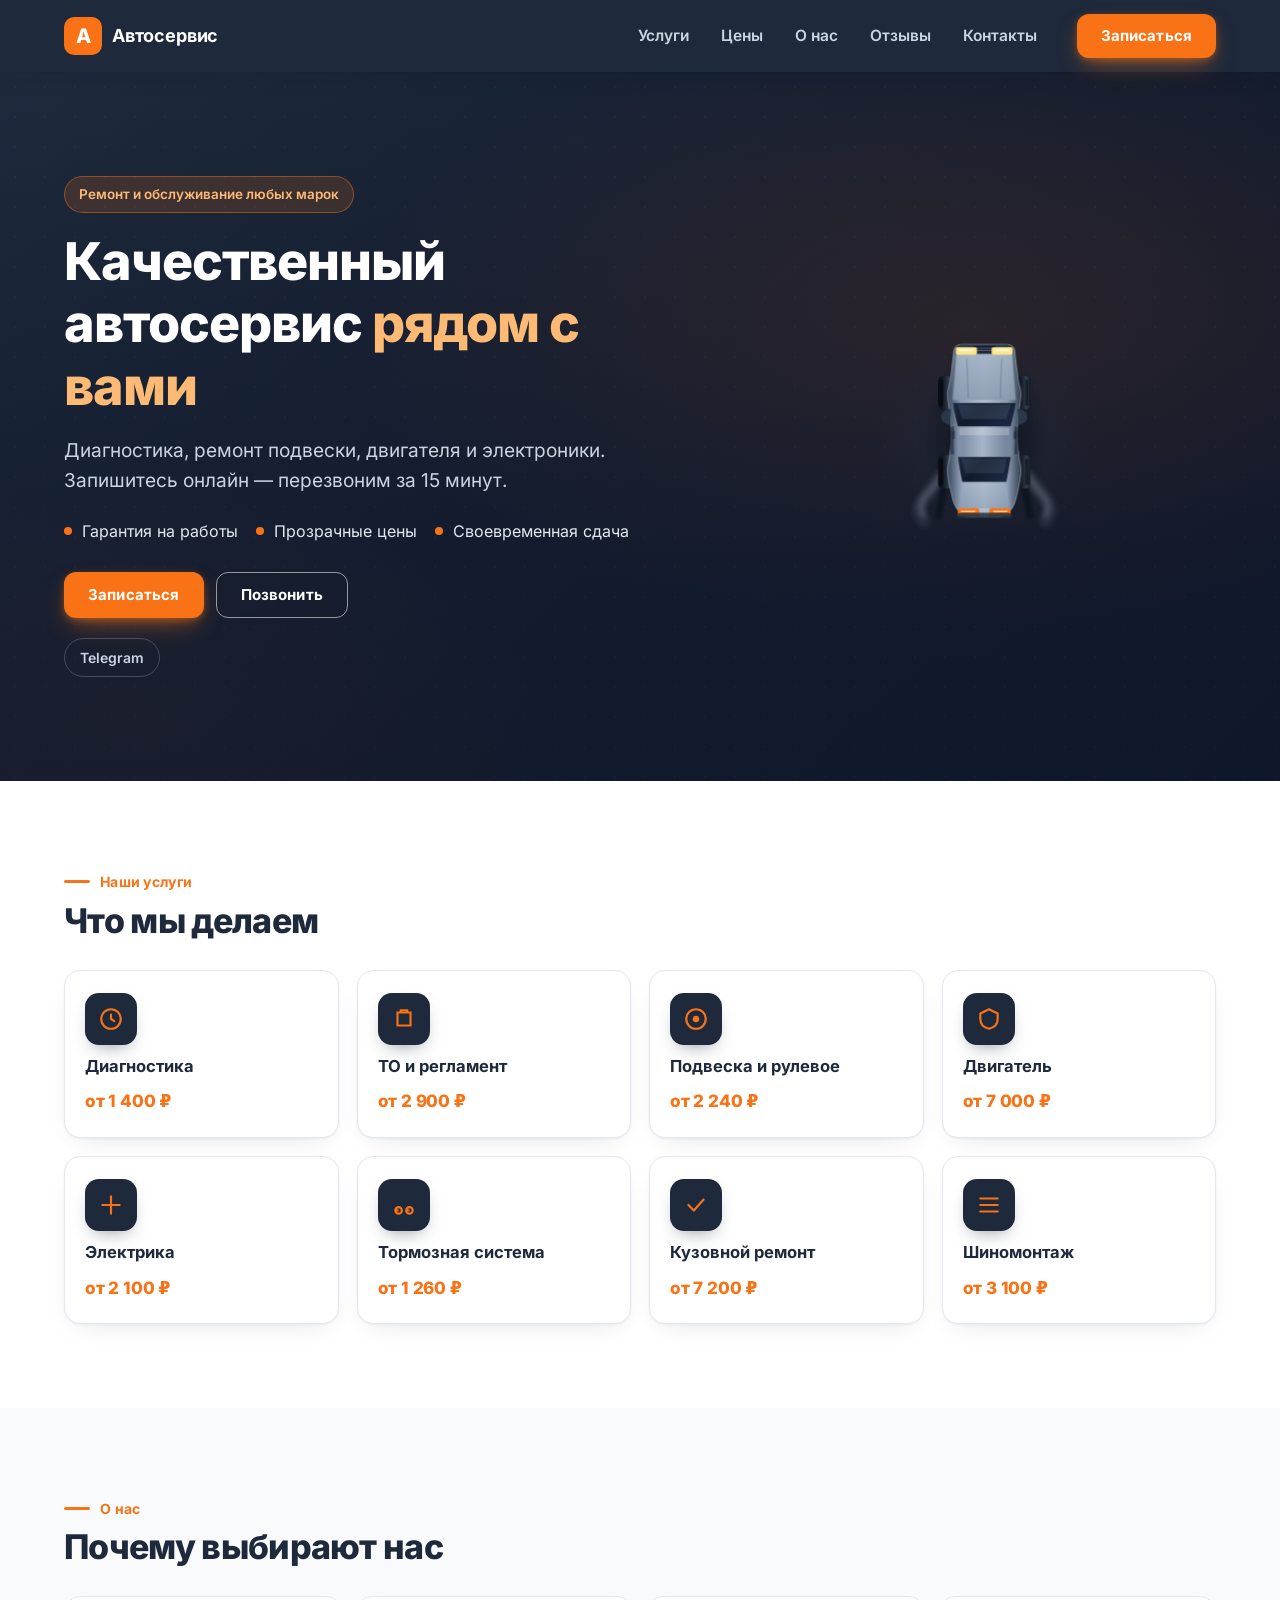
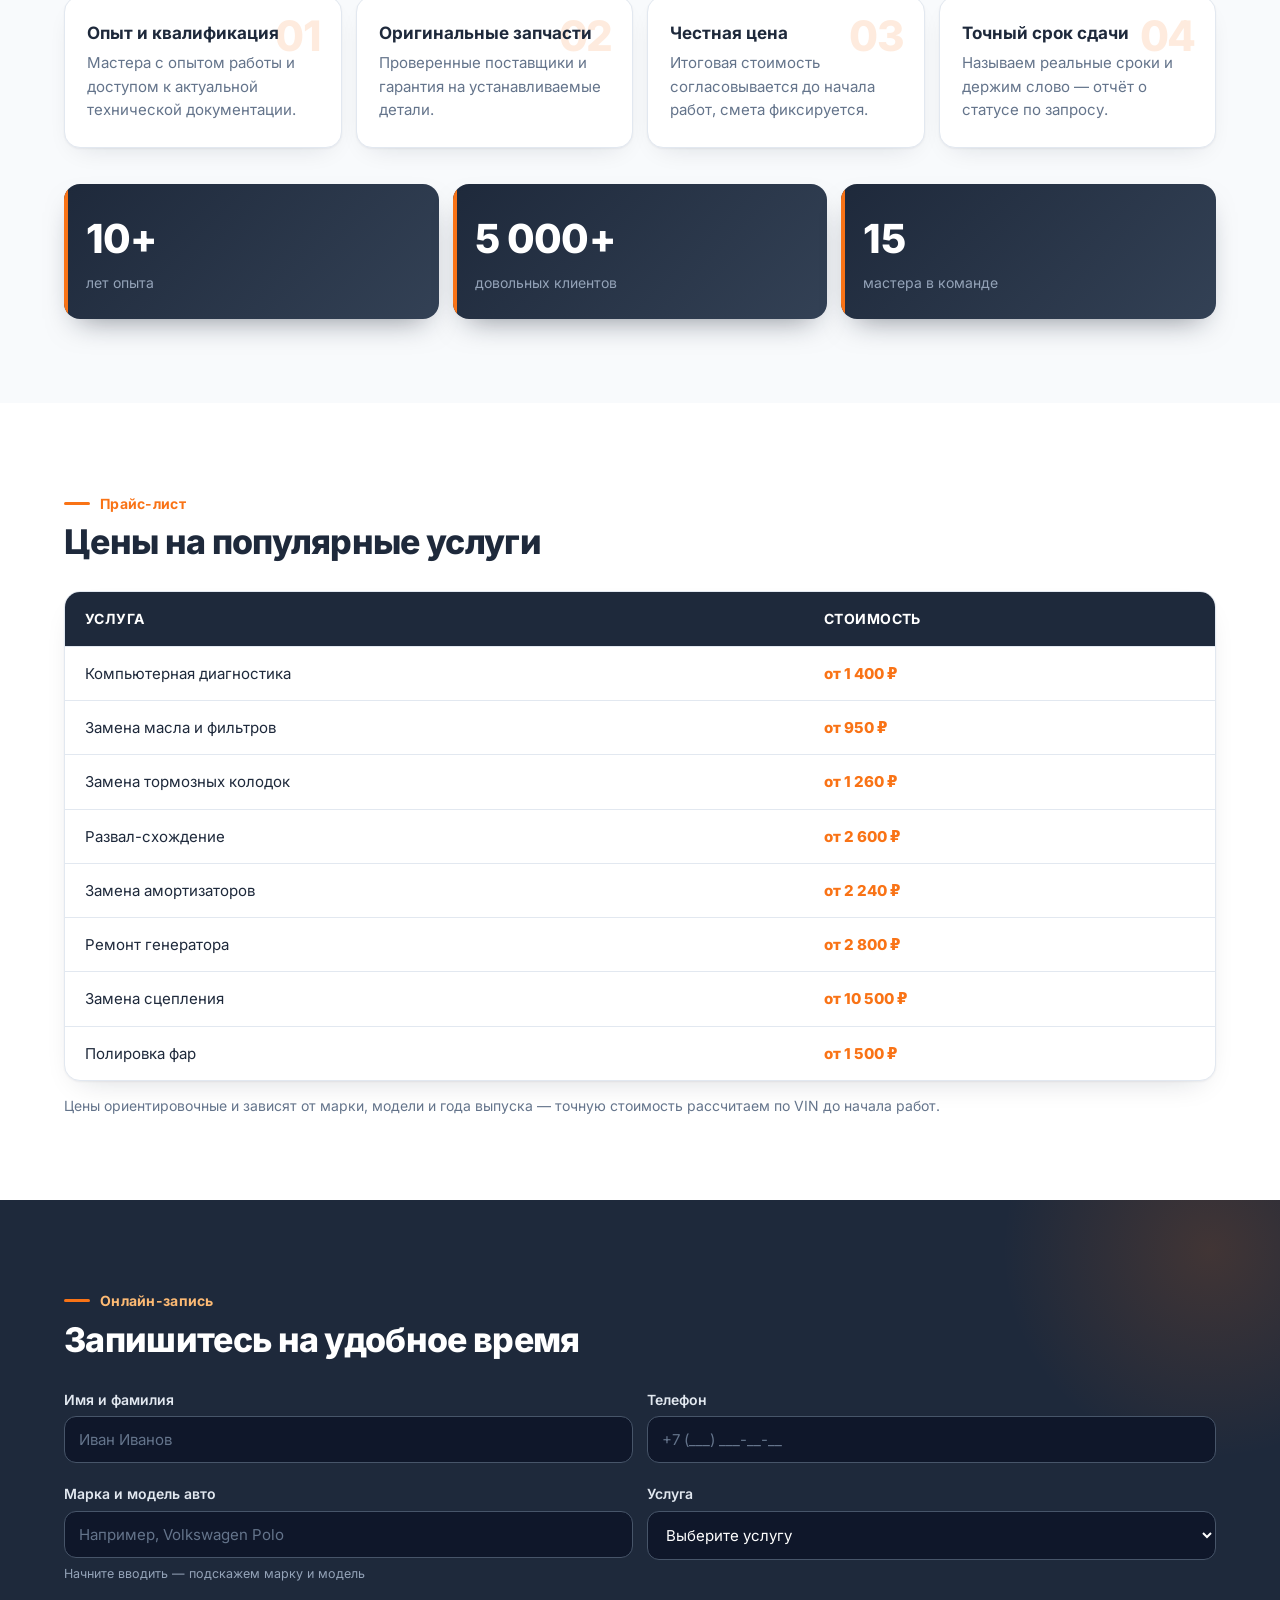
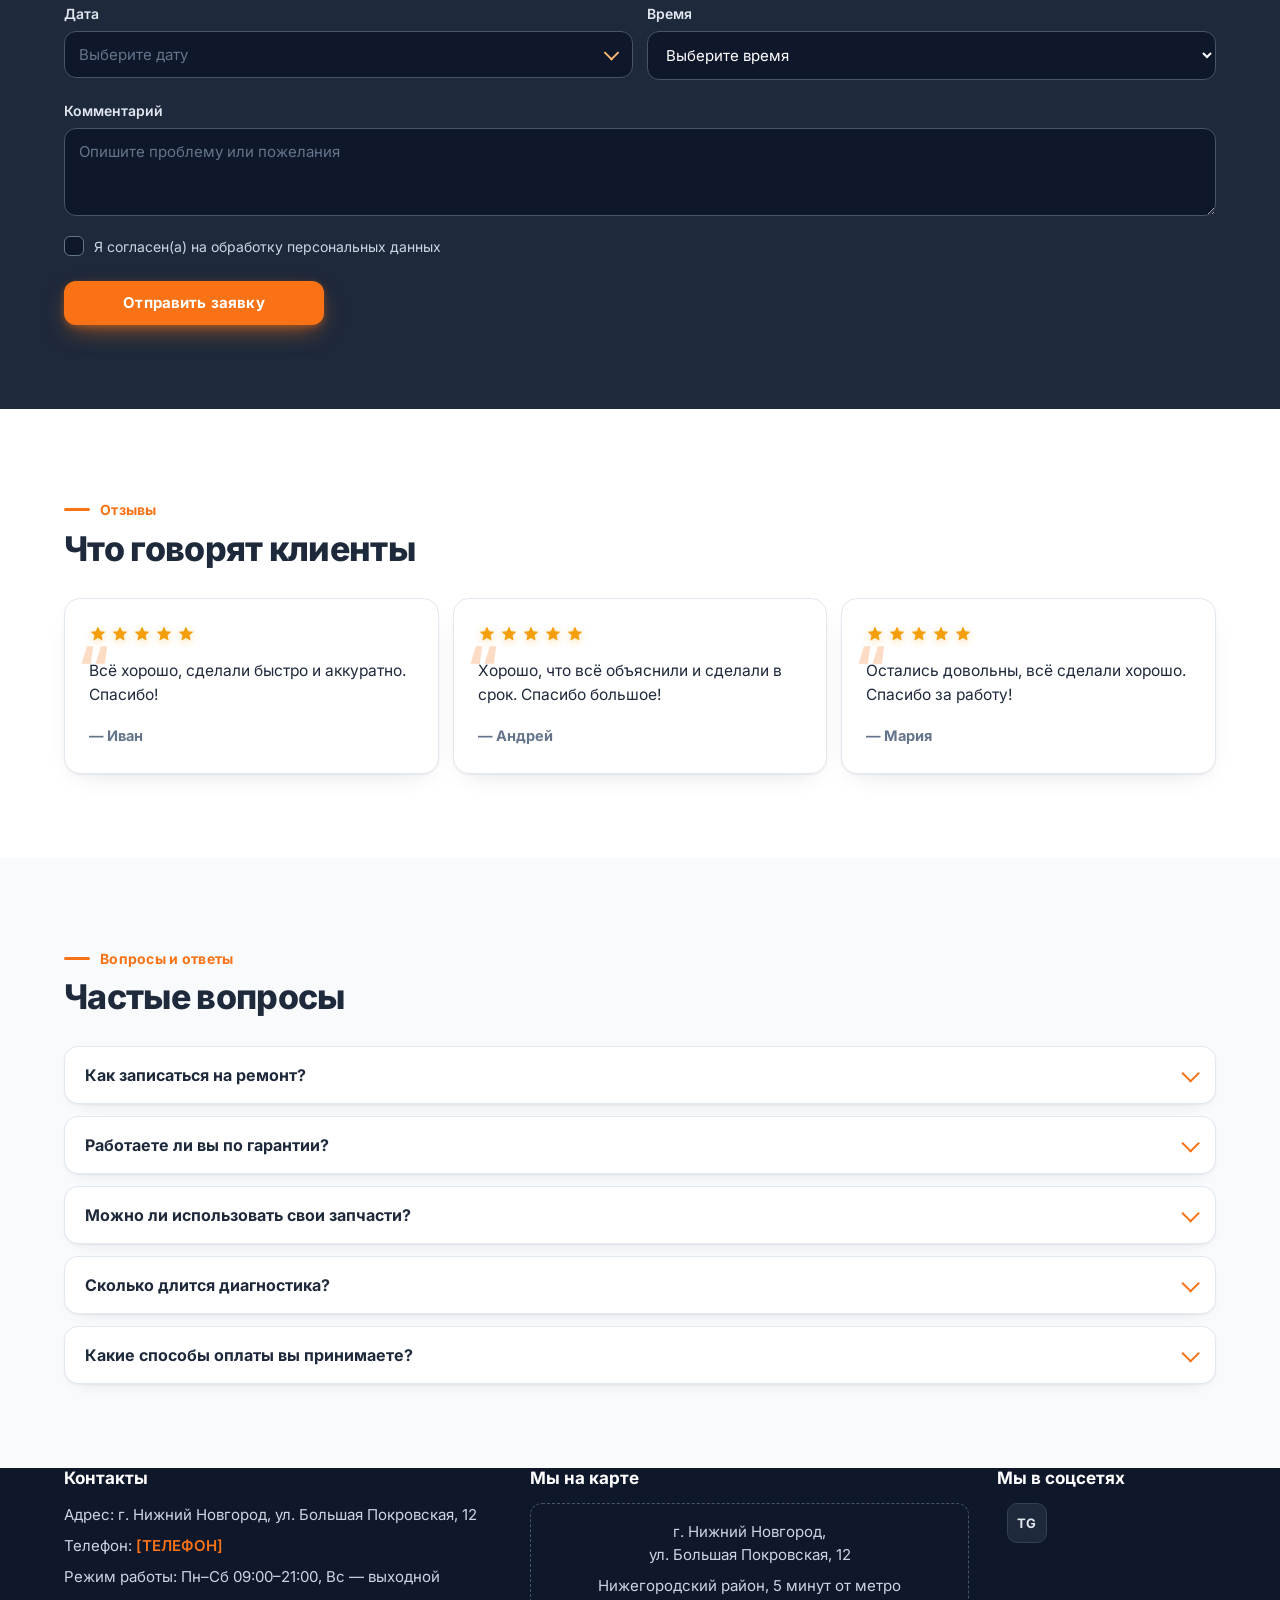
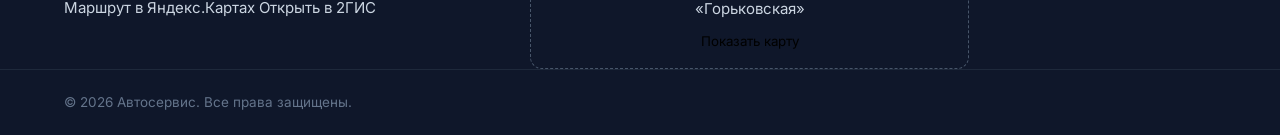
==== commit 50efc220: "og: preview, favicon, mobile call bar, messengers" ====
--- a/index.html
+++ b/index.html
@@ -577,14 +577,22 @@
     <div class="container footer__inner">
       <div class="footer__col">
         <h2 class="footer__title">Контакты</h2>
-        <p>Адрес: [АДРЕС]</p>
+        <p>Адрес: г. Нижний Новгород, ул. Большая Покровская, 12</p>
         <p>Телефон: <a href="tel:[ТЕЛЕФОН]">[ТЕЛЕФОН]</a></p>
         <p>Режим работы: Пн–Сб 09:00–21:00, Вс — выходной</p>
+        <div class="footer__route">
+          <a class="footer__route-link" href="https://yandex.ru/maps/?text=%D0%9D%D0%B8%D0%B6%D0%BD%D0%B8%D0%B9%20%D0%9D%D0%BE%D0%B2%D0%B3%D0%BE%D1%80%D0%BE%D0%B4%2C%20%D0%91%D0%BE%D0%BB%D1%8C%D1%88%D0%B0%D1%8F%20%D0%9F%D0%BE%D0%BA%D1%80%D0%BE%D0%B2%D1%81%D0%BA%D0%B0%D1%8F%2012" target="_blank" rel="noopener">Маршрут в Яндекс.Картах</a>
+          <a class="footer__route-link" href="https://2gis.ru/n_novgorod/search/%D0%91%D0%BE%D0%BB%D1%8C%D1%88%D0%B0%D1%8F%20%D0%9F%D0%BE%D0%BA%D1%80%D0%BE%D0%B2%D1%81%D0%BA%D0%B0%D1%8F%2012" target="_blank" rel="noopener">Открыть в 2ГИС</a>
+        </div>
       </div>
       <div class="footer__col">
         <h2 class="footer__title">Мы на карте</h2>
-        <div class="footer__map" role="img" aria-label="Карта: [АДРЕС]">
-          <span class="footer__map-placeholder">Карта: [АДРЕС]</span>
+        <div class="footer__map" id="footer-map" data-map-src="https://yandex.ru/map-widget/v1/?ll=43.9946%2C56.3129&amp;z=16&amp;pt=43.9946,56.3129,pm2rdm" aria-label="Карта: г. Нижний Новгород, ул. Большая Покровская, 12">
+          <div class="footer__map-inner">
+            <p class="footer__map-address">г. Нижний Новгород,<br>ул. Большая Покровская, 12</p>
+            <p class="footer__map-note">Нижегородский район, 5 минут от метро «Горьковская»</p>
+            <button class="footer__map-btn" type="button" id="show-map">Показать карту</button>
+          </div>
         </div>
       </div>
       <div class="footer__col">
--- a/style.css
+++ b/style.css
@@ -94,6 +94,10 @@
   --header-h: 64px;
 }
 
+[hidden] {
+  display: none !important;
+}
+
 /* ---------- База ---------- */
 * {
   margin: 0;
@@ -1655,6 +1659,91 @@
 }
 
 /* ---------- Respect prefers-reduced-motion ---------- */
+
+/* ---------- Мессенджеры в hero ---------- */
+.hero__messengers {
+  display: flex;
+  flex-wrap: wrap;
+  gap: 10px;
+  margin-top: 2px;
+}
+
+.hero__messenger {
+  display: inline-flex;
+  align-items: center;
+  padding: 8px 15px;
+  border-radius: 999px;
+  border: 1px solid rgba(148, 163, 184, 0.34);
+  color: #CBD5E1;
+  font-size: 14px;
+  font-weight: 600;
+  text-decoration: none;
+  transition: border-color 0.2s ease, color 0.2s ease, background-color 0.2s ease;
+}
+
+.hero__messenger:hover {
+  border-color: var(--color-accent);
+  color: var(--color-white);
+  background: rgba(249, 115, 22, 0.12);
+}
+
+/* ---------- Липкая панель на мобильных ---------- */
+.cta-bar {
+  position: fixed;
+  left: 0;
+  right: 0;
+  bottom: 0;
+  z-index: 60;
+  display: flex;
+  gap: 10px;
+  padding: 10px 14px calc(10px + env(safe-area-inset-bottom, 0px));
+  background: rgba(15, 23, 42, 0.96);
+  border-top: 1px solid rgba(148, 163, 184, 0.18);
+  transform: translateY(130%);
+  transition: transform 0.28s ease;
+}
+
+.cta-bar.is-visible {
+  transform: none;
+}
+
+.cta-bar__btn {
+  flex: 1 1 0;
+  text-align: center;
+  padding: 13px 10px;
+  border-radius: 12px;
+  font-size: 15px;
+  font-weight: 700;
+  text-decoration: none;
+  transition: opacity 0.2s ease;
+}
+
+.cta-bar__btn--call {
+  color: var(--color-white);
+  border: 1.5px solid rgba(148, 163, 184, 0.45);
+}
+
+.cta-bar__btn--book {
+  color: var(--color-white);
+  background: var(--color-accent);
+}
+
+.cta-bar__btn:active {
+  opacity: 0.82;
+}
+
+@media (max-width: 767px) {
+  body {
+    padding-bottom: 74px;
+  }
+}
+
+@media (min-width: 768px) {
+  .cta-bar {
+    display: none;
+  }
+}
+
 @media (prefers-reduced-motion: reduce) {
   * {
     animation-duration: 0.01ms !important;
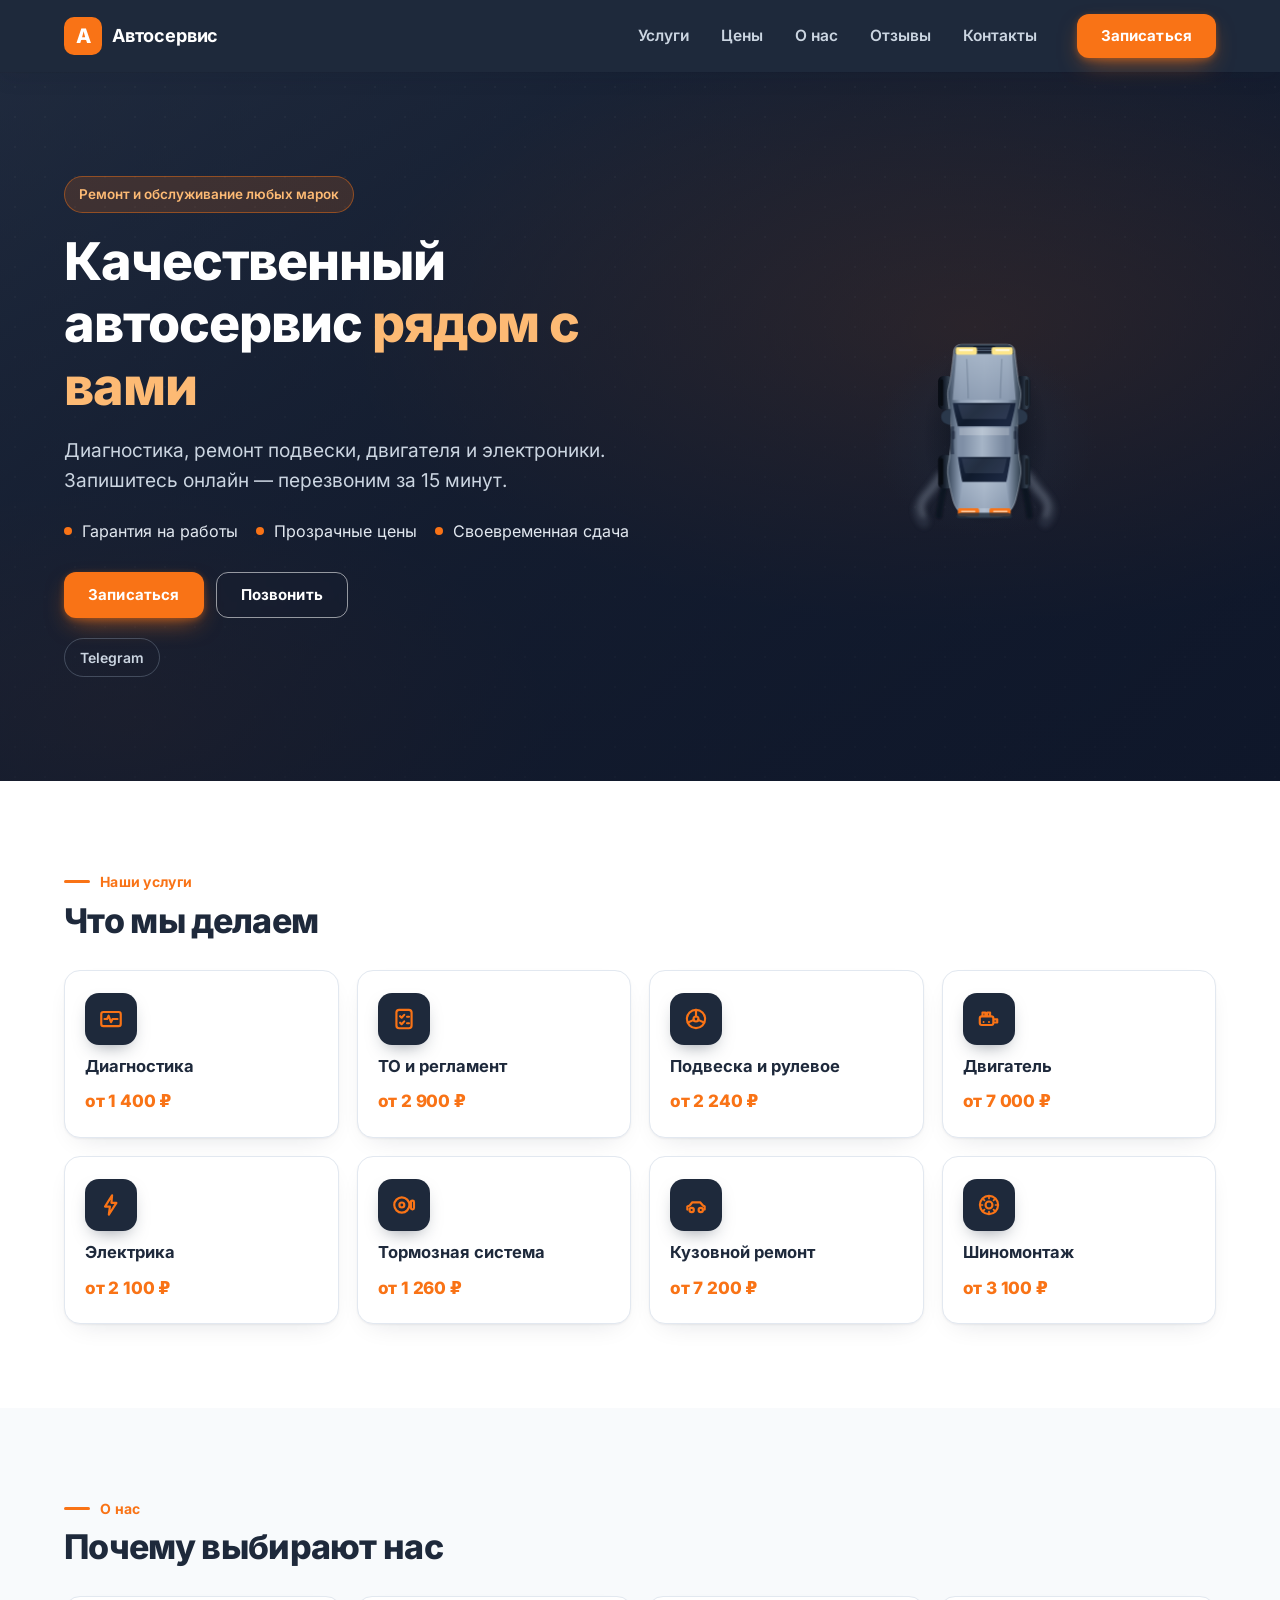
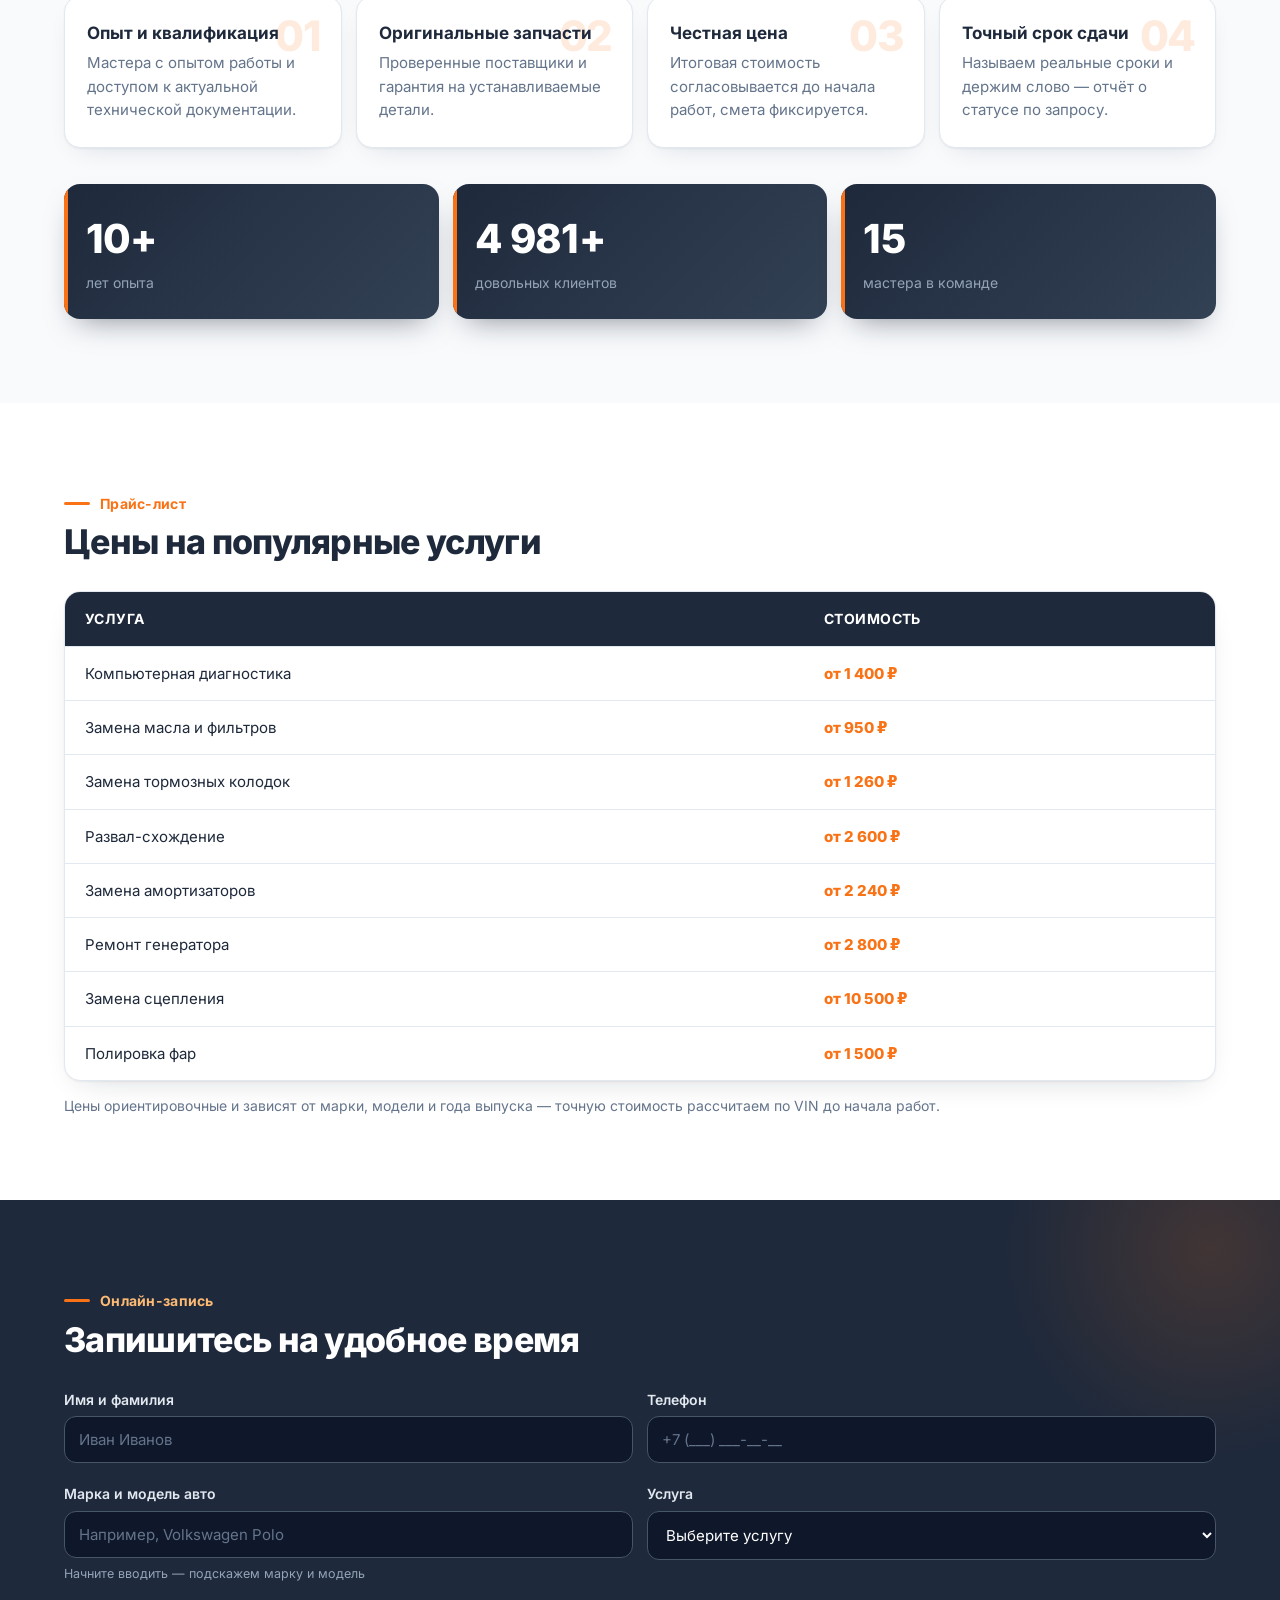
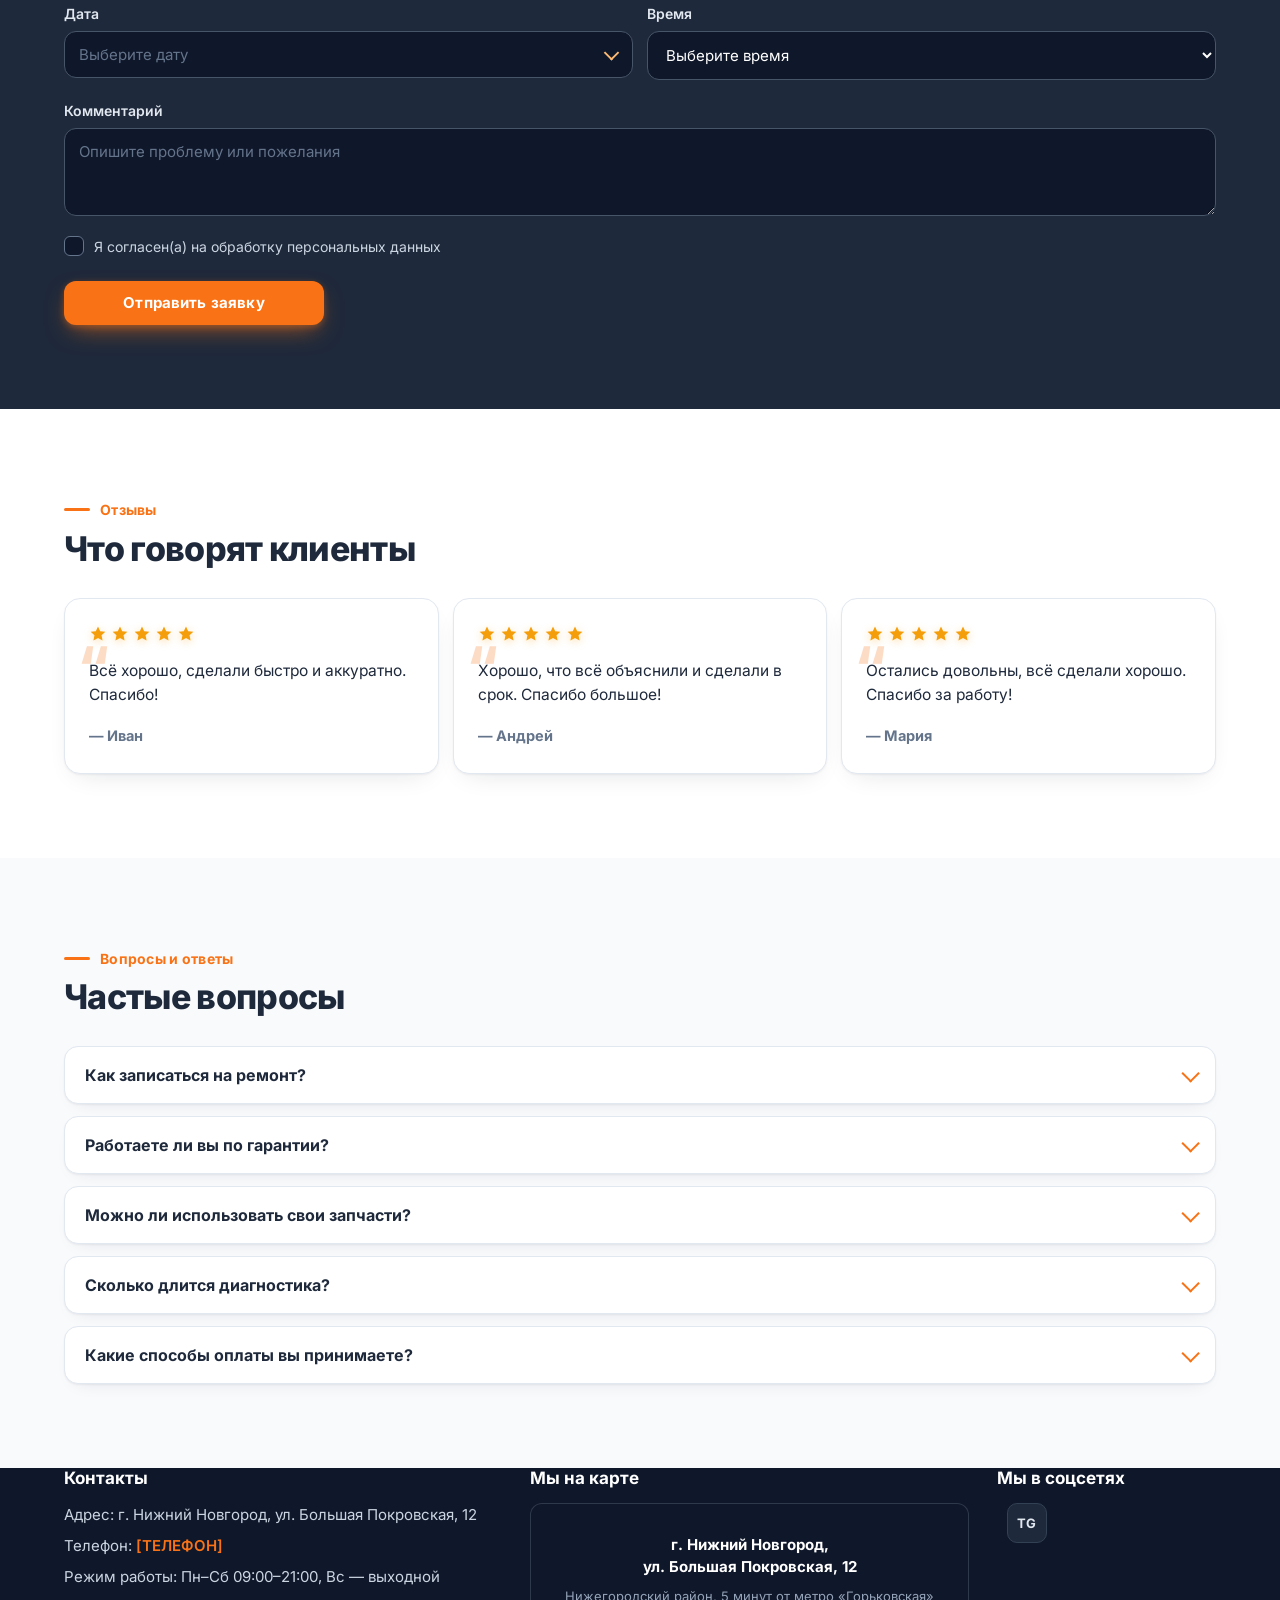
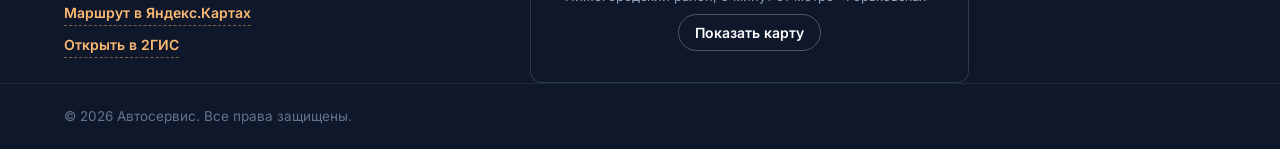
==== commit 66b3e8ef: "og: preview, favicon, mobile call bar, messengers" ====
--- a/index.html
+++ b/index.html
@@ -278,42 +278,42 @@
         <h2 class="section__title">Что мы делаем</h2>
         <div class="services__grid">
           <article class="card service">
-            <div class="service__icon" aria-hidden="true"><svg viewBox="0 0 24 24"><circle cx="12" cy="12" r="9" fill="none" stroke="currentColor" stroke-width="2"/><path d="M12 8v4l3 2" fill="none" stroke="currentColor" stroke-width="2" stroke-linecap="round"/></svg></div>
+            <div class="service__icon" aria-hidden="true"><svg viewBox="0 0 24 24"><rect x="3" y="5.5" width="18" height="13" rx="2" fill="none" stroke="currentColor" stroke-width="2"/><path d="M6 12h2.4l1.4-3 2.2 6 1.4-3H18" fill="none" stroke="currentColor" stroke-width="2" stroke-linecap="round" stroke-linejoin="round"/></svg></div>
             <h3 class="service__name">Диагностика</h3>
             <p class="service__price">от 1 400 ₽</p>
           </article>
           <article class="card service">
-            <div class="service__icon" aria-hidden="true"><svg viewBox="0 0 24 24"><path d="M6 6h12v12H6z" fill="none" stroke="currentColor" stroke-width="2"/><path d="M9 6V4h6v2" fill="none" stroke="currentColor" stroke-width="2"/></svg></div>
+            <div class="service__icon" aria-hidden="true"><svg viewBox="0 0 24 24"><rect x="5" y="3.5" width="14" height="17" rx="2.5" fill="none" stroke="currentColor" stroke-width="2"/><path d="M8.4 9.4l1.4 1.4 2.4-2.6" fill="none" stroke="currentColor" stroke-width="2" stroke-linecap="round" stroke-linejoin="round"/><path d="M8.4 15.4l1.4 1.4 2.4-2.6" fill="none" stroke="currentColor" stroke-width="2" stroke-linecap="round" stroke-linejoin="round"/><path d="M14.8 9.9h1.8M14.8 15.9h1.8" stroke="currentColor" stroke-width="2" stroke-linecap="round"/></svg></div>
             <h3 class="service__name">ТО и регламент</h3>
             <p class="service__price">от 2 900 ₽</p>
           </article>
           <article class="card service">
-            <div class="service__icon" aria-hidden="true"><svg viewBox="0 0 24 24"><circle cx="12" cy="12" r="9" fill="none" stroke="currentColor" stroke-width="2"/><circle cx="12" cy="12" r="3" fill="currentColor"/></svg></div>
+            <div class="service__icon" aria-hidden="true"><svg viewBox="0 0 24 24"><circle cx="12" cy="12" r="8.4" fill="none" stroke="currentColor" stroke-width="2"/><circle cx="12" cy="12" r="2.3" fill="none" stroke="currentColor" stroke-width="2"/><path d="M12 3.6v6.1M4.6 15.2l5.4-2.4M19.4 15.2l-5.4-2.4" fill="none" stroke="currentColor" stroke-width="2" stroke-linecap="round"/></svg></div>
             <h3 class="service__name">Подвеска и рулевое</h3>
             <p class="service__price">от 2 240 ₽</p>
           </article>
           <article class="card service">
-            <div class="service__icon" aria-hidden="true"><svg viewBox="0 0 24 24"><path d="M12 3l8 4v5c0 5-3.5 8-8 9-4.5-1-8-4-8-9V7z" fill="none" stroke="currentColor" stroke-width="2" stroke-linejoin="round"/></svg></div>
+            <div class="service__icon" aria-hidden="true"><svg viewBox="0 0 24 24"><rect x="3.5" y="9.5" width="12.5" height="8" rx="1.8" fill="none" stroke="currentColor" stroke-width="2"/><path d="M6 9.5V6h2.6v3.5M10.4 9.5V6H13v3.5" fill="none" stroke="currentColor" stroke-width="2" stroke-linejoin="round"/><path d="M16 12.4h3.6v2.8H16" fill="none" stroke="currentColor" stroke-width="2" stroke-linejoin="round"/><circle cx="7" cy="14.8" r="0.9" fill="currentColor"/><circle cx="12" cy="14.8" r="0.9" fill="currentColor"/></svg></div>
             <h3 class="service__name">Двигатель</h3>
             <p class="service__price">от 7 000 ₽</p>
           </article>
           <article class="card service">
-            <div class="service__icon" aria-hidden="true"><svg viewBox="0 0 24 24"><path d="M4 12h16M12 4v16" stroke="currentColor" stroke-width="2" stroke-linecap="round"/></svg></div>
+            <div class="service__icon" aria-hidden="true"><svg viewBox="0 0 24 24"><path d="M13 3l-6.5 10.5H11l-1 7.5 7-11h-4.6z" fill="none" stroke="currentColor" stroke-width="2" stroke-linejoin="round" stroke-linecap="round"/></svg></div>
             <h3 class="service__name">Электрика</h3>
             <p class="service__price">от 2 100 ₽</p>
           </article>
           <article class="card service">
-            <div class="service__icon" aria-hidden="true"><svg viewBox="0 0 24 24"><circle cx="7" cy="17" r="3" fill="none" stroke="currentColor" stroke-width="2"/><circle cx="17" cy="17" r="3" fill="none" stroke="currentColor" stroke-width="2"/><path d="M4 17h3M14 17h3" stroke="currentColor" stroke-width="2"/></svg></div>
+            <div class="service__icon" aria-hidden="true"><svg viewBox="0 0 24 24"><circle cx="10" cy="12" r="7" fill="none" stroke="currentColor" stroke-width="2"/><circle cx="10" cy="12" r="2.3" fill="none" stroke="currentColor" stroke-width="2"/><rect x="18.4" y="8" width="2.8" height="8" rx="1.3" fill="none" stroke="currentColor" stroke-width="2"/></svg></div>
             <h3 class="service__name">Тормозная система</h3>
             <p class="service__price">от 1 260 ₽</p>
           </article>
           <article class="card service">
-            <div class="service__icon" aria-hidden="true"><svg viewBox="0 0 24 24"><path d="M5 12l5 5L19 7" fill="none" stroke="currentColor" stroke-width="2" stroke-linecap="round" stroke-linejoin="round"/></svg></div>
+            <div class="service__icon" aria-hidden="true"><svg viewBox="0 0 24 24"><path d="M4 16.2v-2.8l2.2-.9 2.4-3h7.2l2.6 3 1.6.9v2.8" fill="none" stroke="currentColor" stroke-width="2" stroke-linejoin="round" stroke-linecap="round"/><circle cx="8" cy="16.6" r="2" fill="none" stroke="currentColor" stroke-width="2"/><circle cx="16.4" cy="16.6" r="2" fill="none" stroke="currentColor" stroke-width="2"/></svg></div>
             <h3 class="service__name">Кузовной ремонт</h3>
             <p class="service__price">от 7 200 ₽</p>
           </article>
           <article class="card service">
-            <div class="service__icon" aria-hidden="true"><svg viewBox="0 0 24 24"><path d="M4 6h16M4 12h16M4 18h16" stroke="currentColor" stroke-width="2" stroke-linecap="round"/></svg></div>
+            <div class="service__icon" aria-hidden="true"><svg viewBox="0 0 24 24"><circle cx="12" cy="12" r="8.4" fill="none" stroke="currentColor" stroke-width="2"/><circle cx="12" cy="12" r="3.2" fill="none" stroke="currentColor" stroke-width="2"/><path d="M12 3.6v2.4M12 18v2.4M3.6 12H6M18 12h2.4M6.1 6.1l1.7 1.7M16.2 16.2l1.7 1.7M17.9 6.1l-1.7 1.7M7.8 16.2l-1.7 1.7" stroke="currentColor" stroke-width="1.6" stroke-linecap="round"/></svg></div>
             <h3 class="service__name">Шиномонтаж</h3>
             <p class="service__price">от 3 100 ₽</p>
           </article>
--- a/style.css
+++ b/style.css
@@ -1744,6 +1744,85 @@
   }
 }
 
+/* ---------- Адрес и карта в футере ---------- */
+.footer__map {
+  display: grid;
+  place-items: center;
+  min-height: 180px;
+  border-radius: var(--radius);
+  border: 1px solid rgba(148, 163, 184, 0.24);
+  background: #0F172A;
+  text-align: center;
+  padding: 18px;
+  overflow: hidden;
+}
+
+.footer__map.is-loaded {
+  padding: 0;
+  border-color: rgba(148, 163, 184, 0.18);
+}
+
+.footer__map iframe {
+  display: block;
+  width: 100%;
+  height: 240px;
+  border: 0;
+}
+
+.footer__map-address {
+  color: var(--color-white);
+  font-weight: 700;
+  font-size: 15px;
+  line-height: 1.45;
+  margin-bottom: 6px;
+}
+
+.footer__map-note {
+  color: #94A3B8;
+  font-size: 13px;
+  margin-bottom: 14px;
+}
+
+.footer__map-btn {
+  padding: 9px 16px;
+  border-radius: 999px;
+  border: 1.5px solid rgba(148, 163, 184, 0.45);
+  background: transparent;
+  color: var(--color-white);
+  font-size: 14px;
+  font-weight: 600;
+  cursor: pointer;
+  transition: border-color 0.2s ease, background-color 0.2s ease;
+}
+
+.footer__map-btn:hover {
+  border-color: var(--color-accent);
+  background: rgba(249, 115, 22, 0.12);
+}
+
+.footer__route {
+  display: flex;
+  flex-direction: column;
+  gap: 8px;
+  margin-top: 14px;
+}
+
+.footer__route-link {
+  color: #FDBA74;
+  font-size: 14px;
+  font-weight: 600;
+  text-decoration: none;
+  border-bottom: 1px dashed rgba(253, 186, 116, 0.45);
+  align-self: flex-start;
+  padding-bottom: 1px;
+  transition: color 0.2s ease, border-color 0.2s ease;
+}
+
+.footer__route-link:hover {
+  color: var(--color-white);
+  border-color: var(--color-white);
+}
+
 @media (prefers-reduced-motion: reduce) {
   * {
     animation-duration: 0.01ms !important;
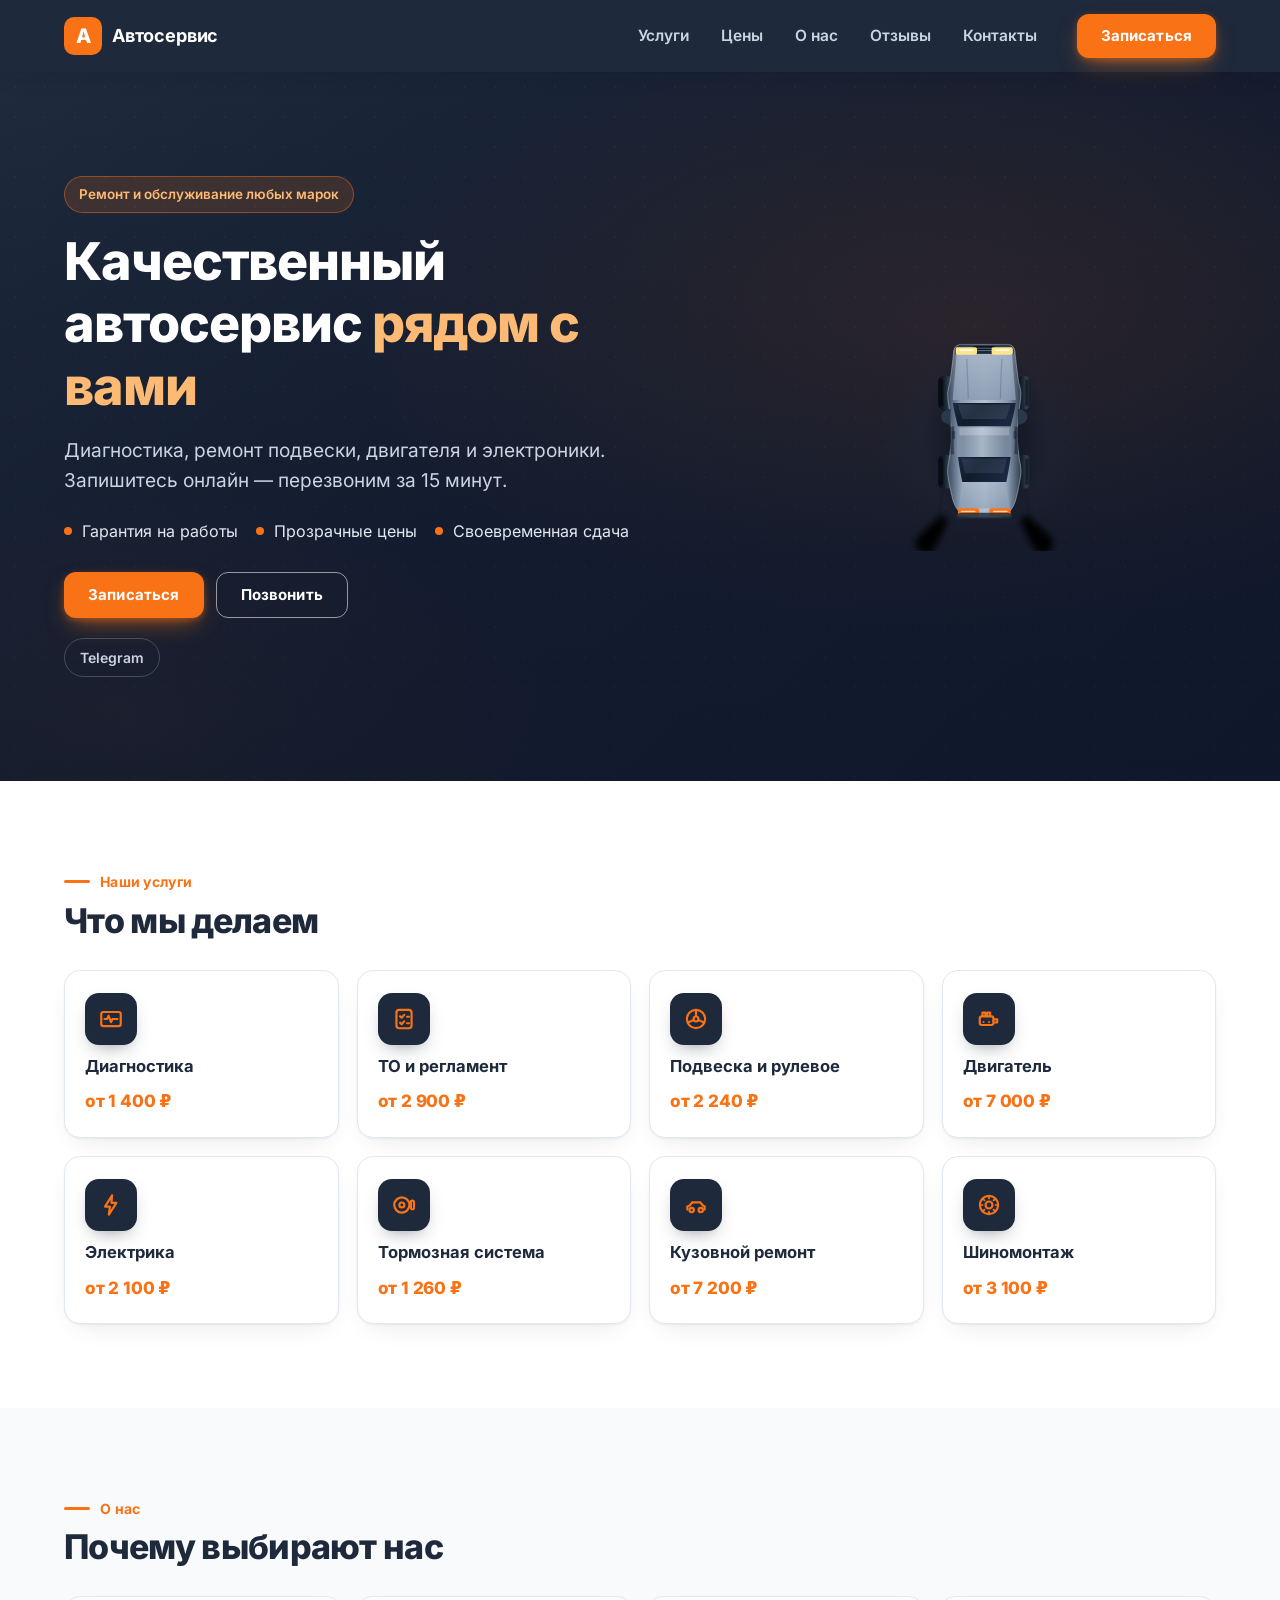
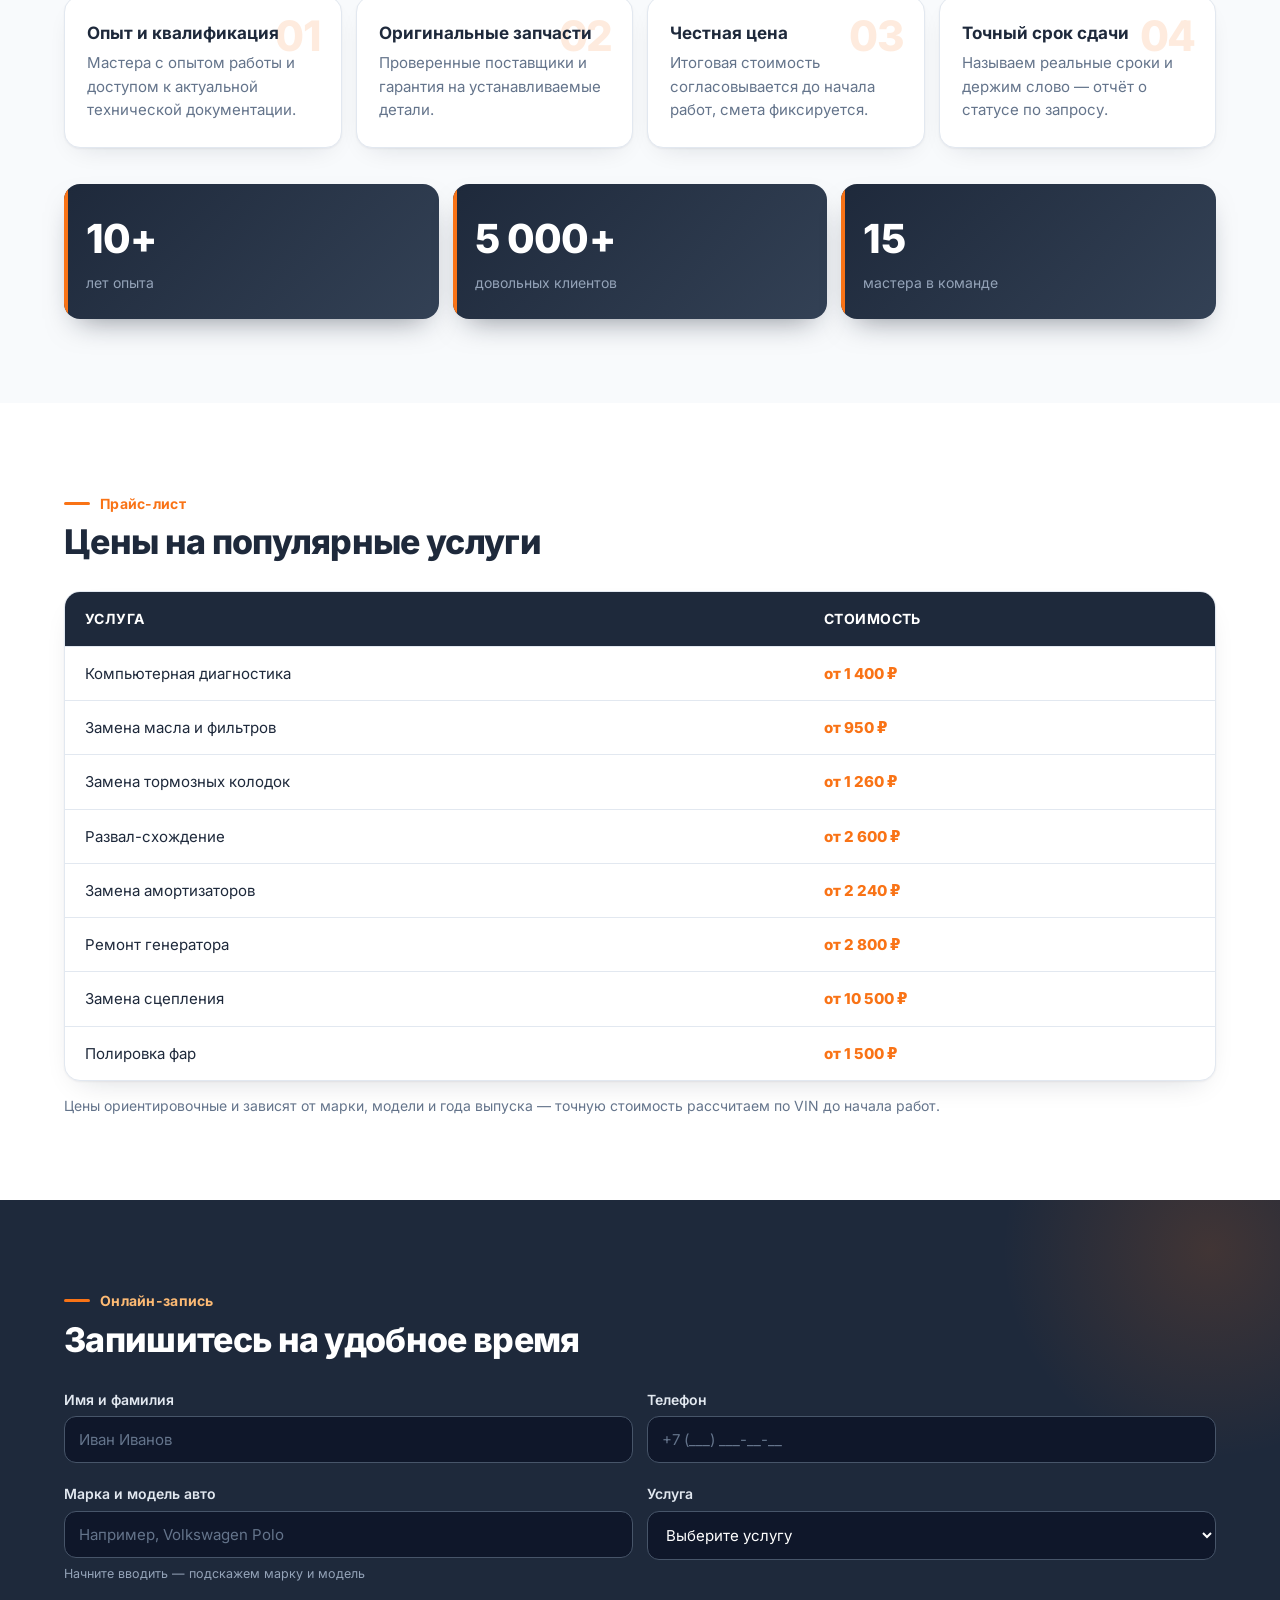
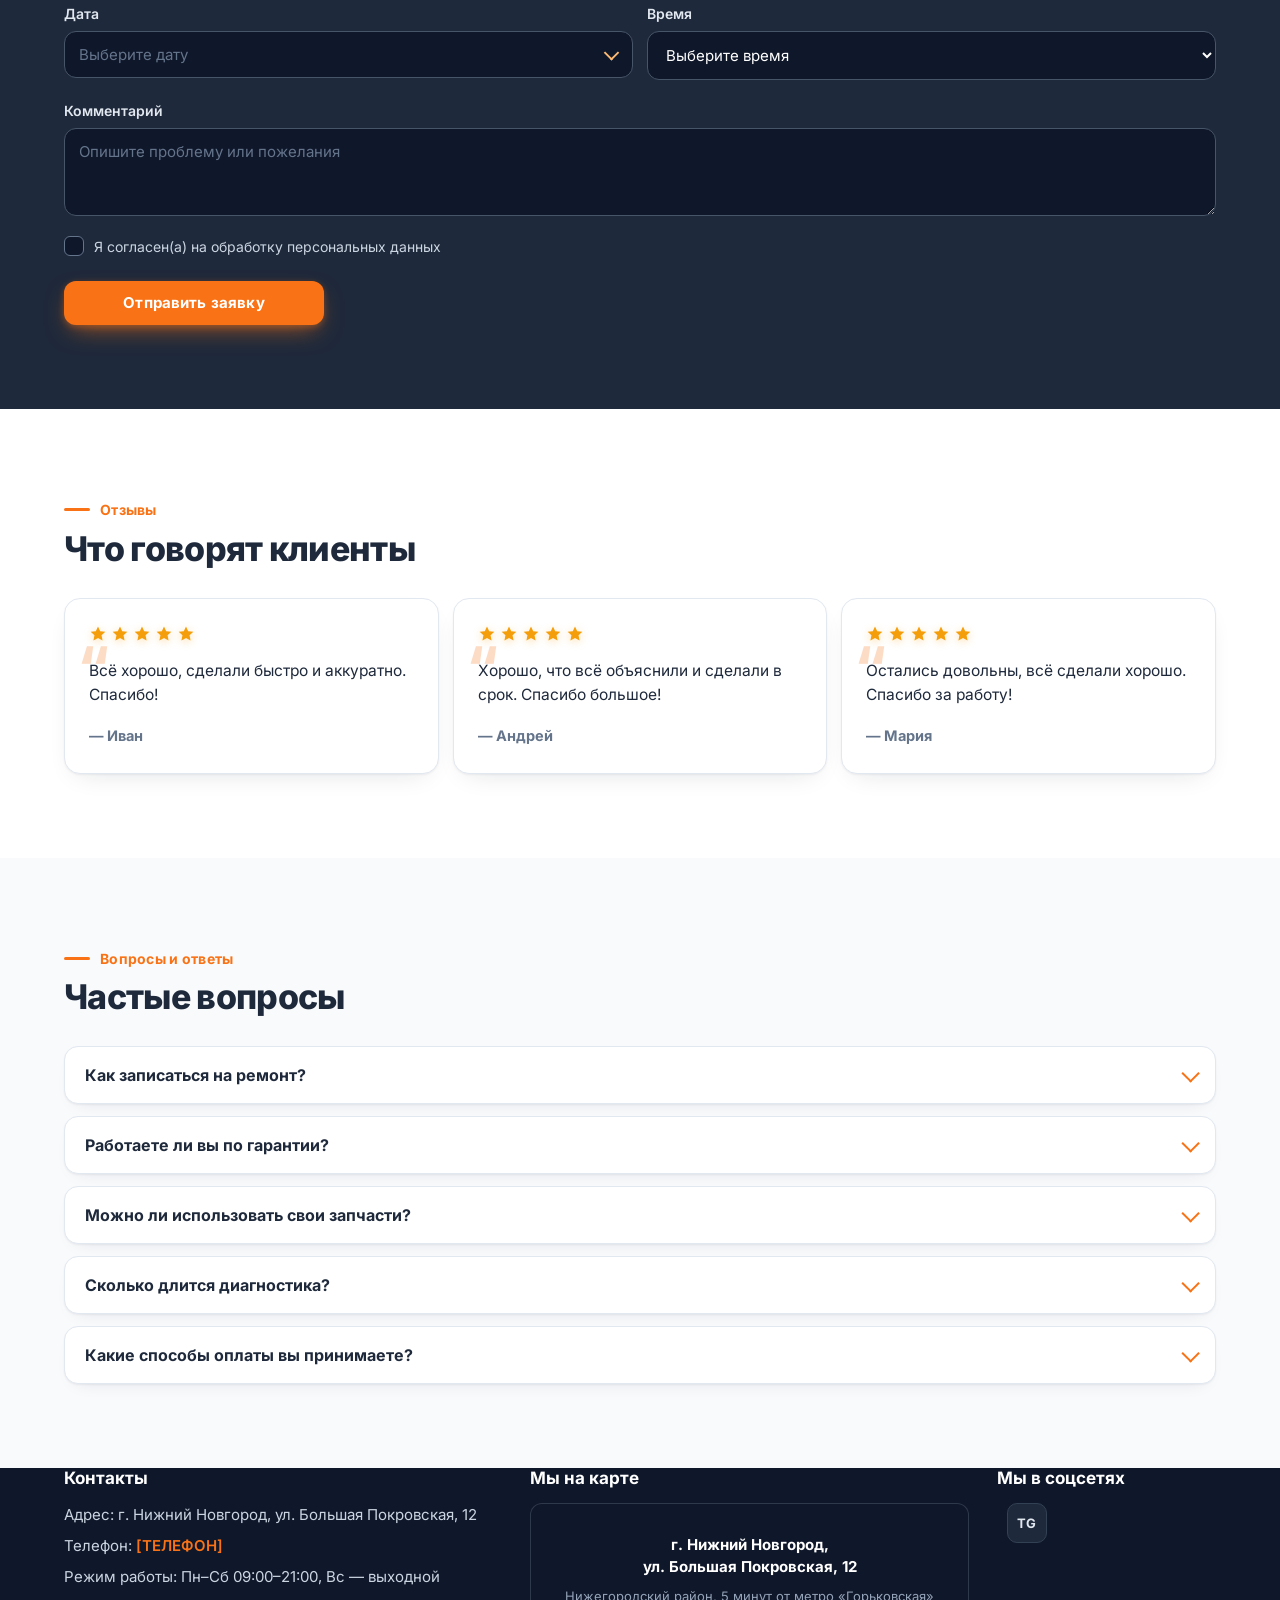
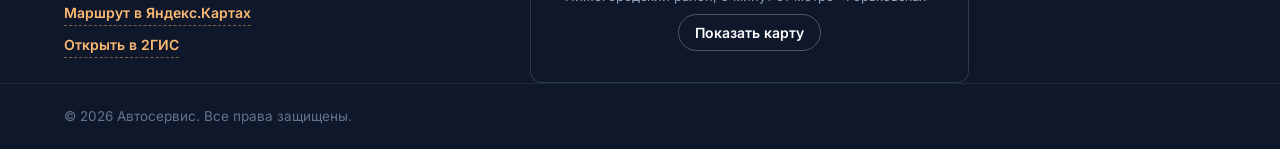
==== commit d9f0f932: "og: preview, favicon, mobile call bar, messengers" ====
--- a/index.html
+++ b/index.html
@@ -118,7 +118,7 @@
                 <stop offset="1" stop-color="#02060E" stop-opacity="0"/>
               </radialGradient>
               <filter id="soft-smoke" x="-45%" y="-45%" width="190%" height="190%">
-                <feGaussianBlur stdDeviation="3.6"/>
+                <feGaussianBlur stdDeviation="5"/>
               </filter>
               <filter id="skid-blur" x="-60%" y="-60%" width="220%" height="220%">
                 <feGaussianBlur stdDeviation="1.8"/>
@@ -130,25 +130,12 @@
             <ellipse cx="232" cy="182" rx="86" ry="124" fill="url(#ground-shadow)"/>
 
             <!-- светлый дым от торможения -->
-            <g class="smoke" filter="url(#soft-smoke)">
-              <path class="smoke__trail smoke__trail--left"
-                    d="M170 238 C164 250 156 257 148 267 C142 275 142 283 146 291"
-                    fill="none" stroke="#CBD5E1" stroke-width="9" stroke-linecap="round" opacity="0.20"/>
-              <path class="smoke__trail smoke__trail--left"
-                    d="M170 238 C162 252 152 261 144 273 C138 283 140 292 147 300"
-                    fill="none" stroke="#94A3B8" stroke-width="18" stroke-linecap="round" opacity="0.12"/>
-              <path class="smoke__trail smoke__trail--right"
-                    d="M290 238 C296 250 304 257 312 267 C318 275 318 283 314 291"
-                    fill="none" stroke="#CBD5E1" stroke-width="9" stroke-linecap="round" opacity="0.20"/>
-              <path class="smoke__trail smoke__trail--right"
-                    d="M290 238 C298 252 308 261 316 273 C322 283 320 292 313 300"
-                    fill="none" stroke="#94A3B8" stroke-width="18" stroke-linecap="round" opacity="0.12"/>
-            </g>
+            
 
             <!-- тёмные следы резины -->
-            <g filter="url(#skid-blur)" opacity="0.5">
-              <path d="M176 246 C173 262 170 276 168 292" fill="none" stroke="#050B14" stroke-width="9" stroke-linecap="round"/>
-              <path d="M284 246 C287 262 290 276 292 292" fill="none" stroke="#050B14" stroke-width="9" stroke-linecap="round"/>
+            <g class="skid" filter="url(#skid-blur)">
+              <path class="skid__mark" d="M176 246 C173 262 170 276 168 292"/>
+              <path class="skid__mark" d="M284 246 C287 262 290 276 292 292"/>
             </g>
 
             <!-- колёса: задние ровно -->
@@ -266,6 +253,16 @@
             <!-- ручки дверей -->
             <rect x="186" y="176" width="4" height="12" rx="2" fill="#0F172A" opacity="0.45"/>
             <rect x="270" y="176" width="4" height="12" rx="2" fill="#0F172A" opacity="0.45"/>
+          <g class="smoke" filter="url(#soft-smoke)">
+              <circle class="smoke__puff" cx="172" cy="300" r="8"/>
+              <circle class="smoke__puff" cx="164" cy="312" r="11"/>
+              <circle class="smoke__puff" cx="156" cy="322" r="13"/>
+              <circle class="smoke__puff" cx="150" cy="330" r="14"/>
+              <circle class="smoke__puff smoke__puff--right" cx="288" cy="300" r="8"/>
+              <circle class="smoke__puff smoke__puff--right" cx="296" cy="312" r="11"/>
+              <circle class="smoke__puff smoke__puff--right" cx="304" cy="322" r="13"/>
+              <circle class="smoke__puff smoke__puff--right" cx="310" cy="330" r="14"/>
+            </g>
           </svg>
         </div>
       </div>
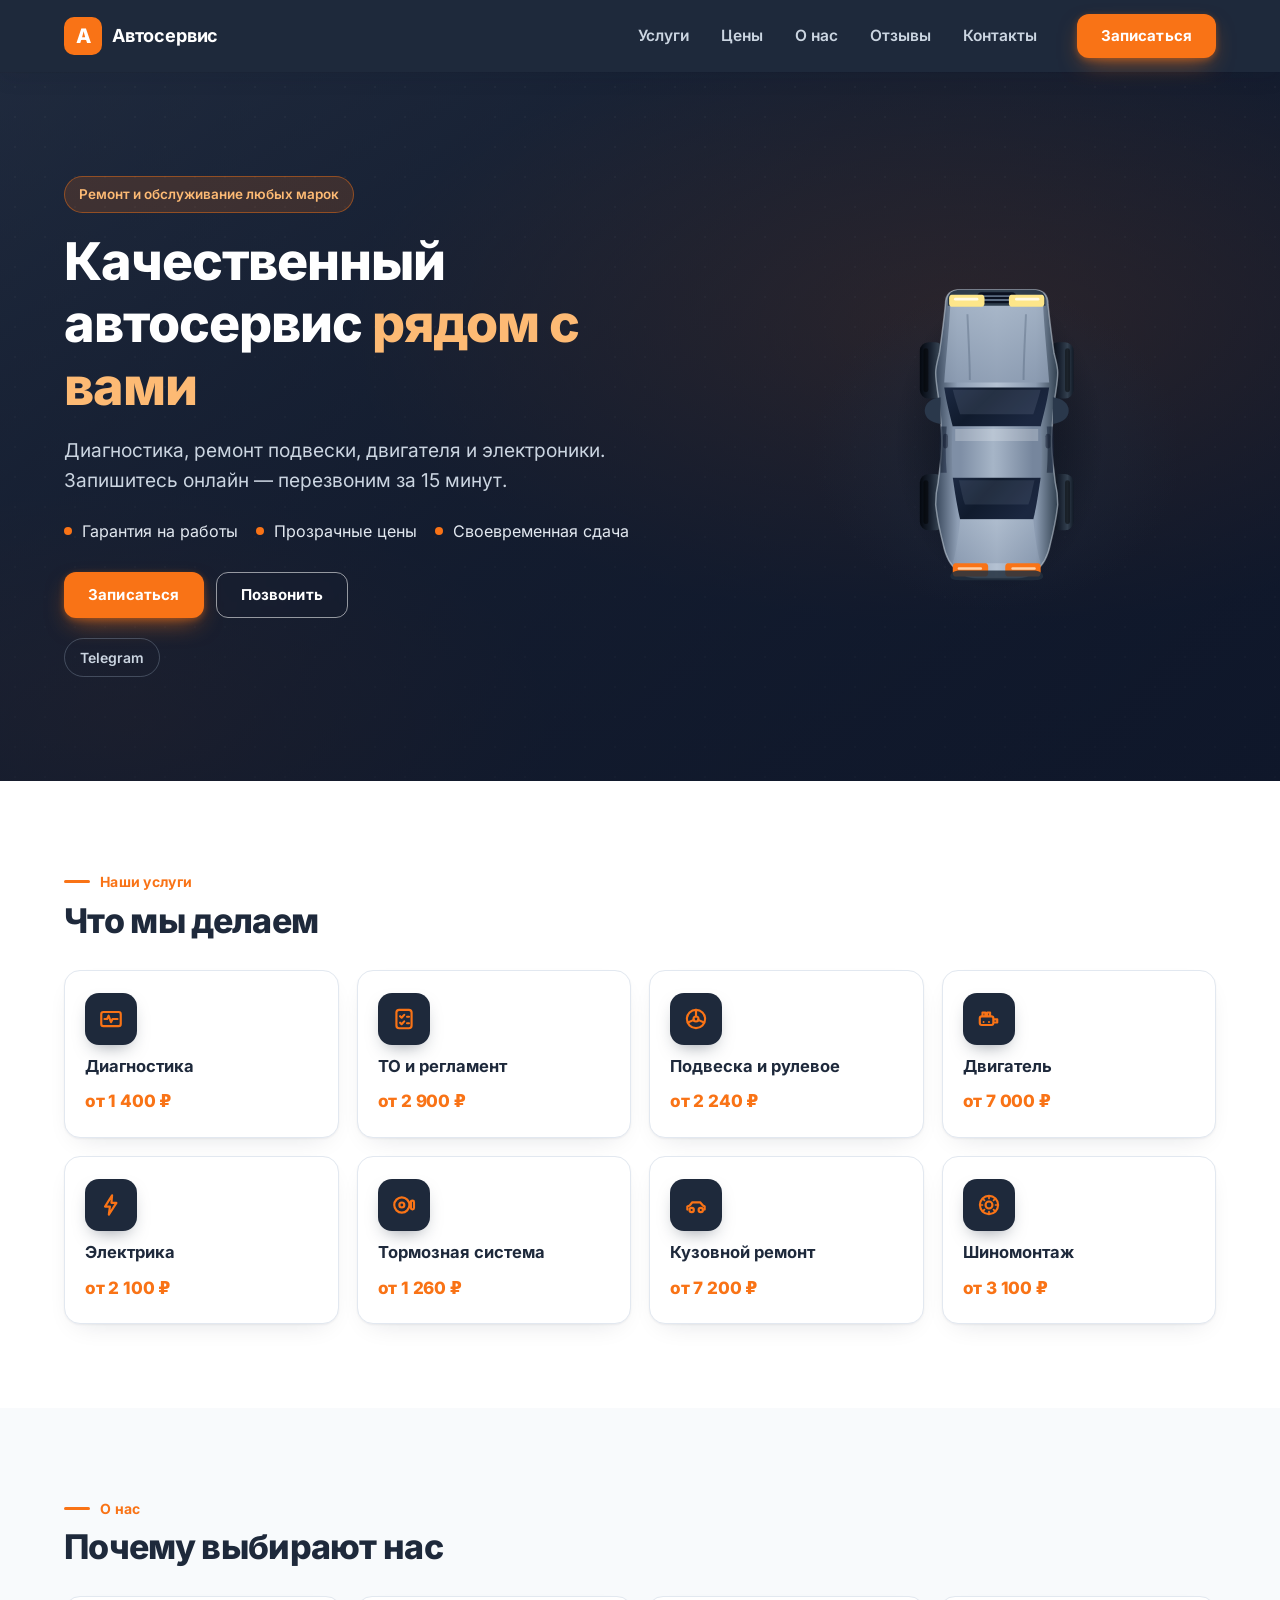
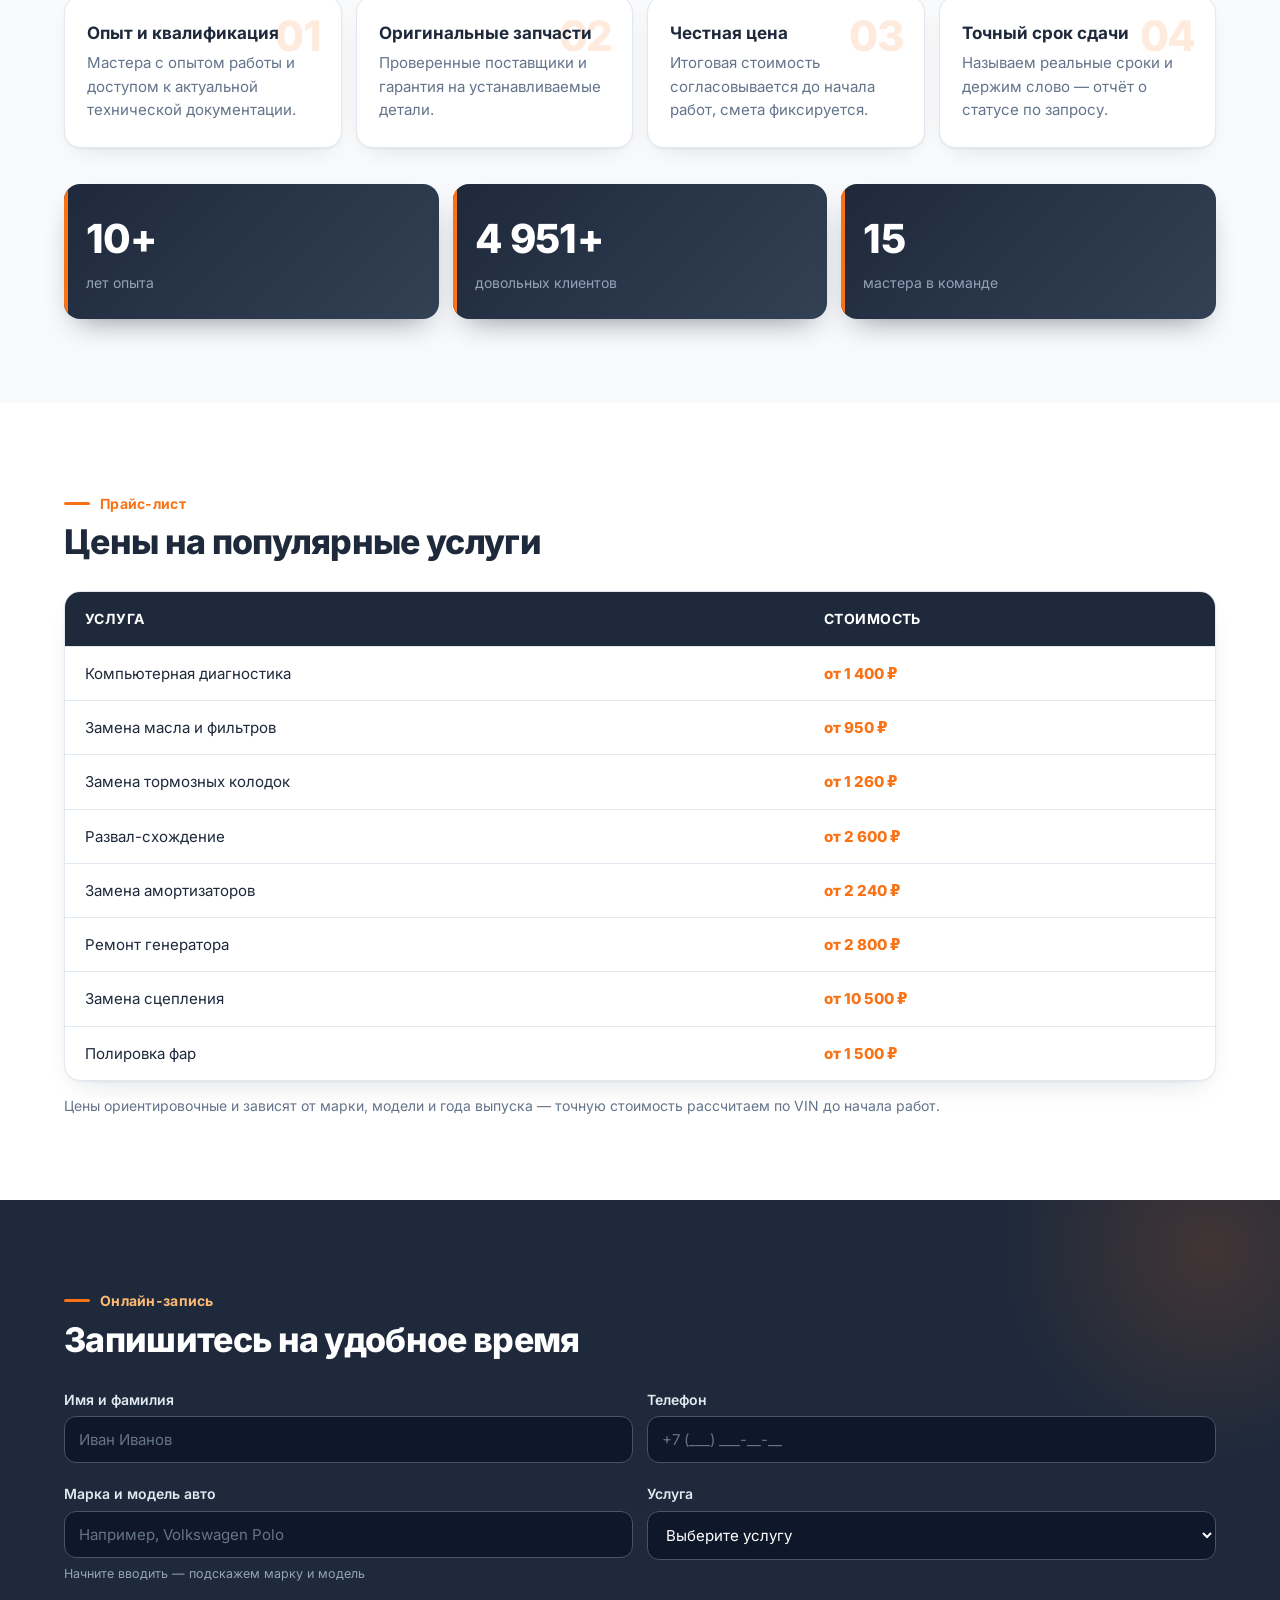
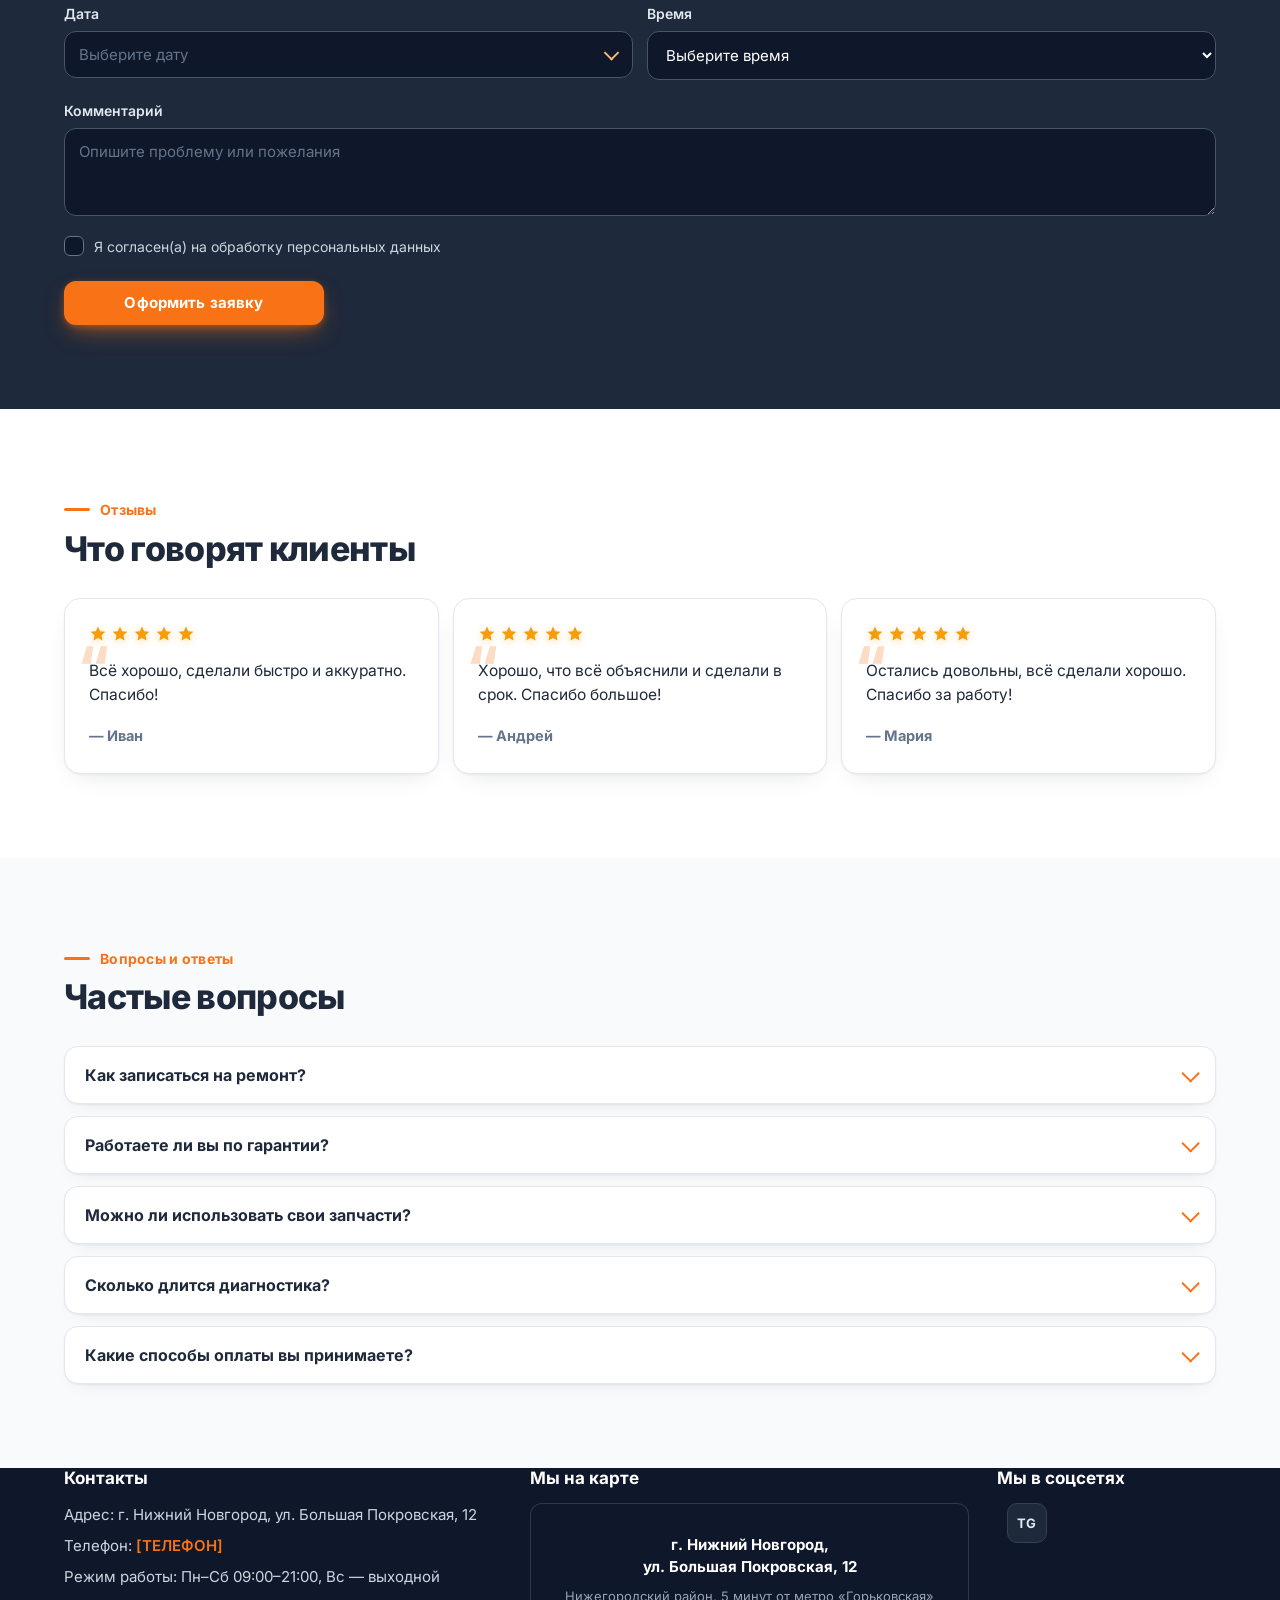
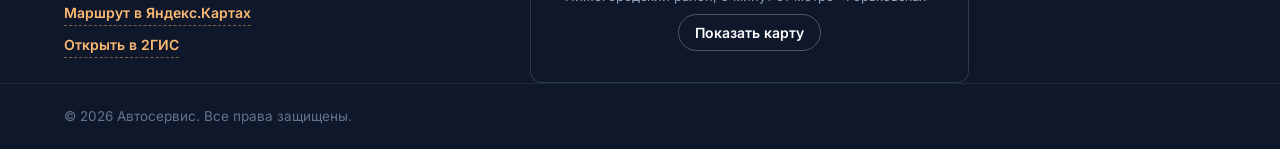
==== commit c3526d1d: "og: preview, favicon, mobile call bar, messengers" ====
--- a/index.html
+++ b/index.html
@@ -78,7 +78,7 @@
         </div>
 
 <div class="hero__visual" aria-hidden="true">
-          <svg class="car-top" viewBox="0 0 410 340" role="presentation" aria-label="Автомобиль, вид сверху, передние колёса повёрнуты вправо">
+          <svg class="car-top" viewBox="0 0 410 340" role="presentation">
             <defs>
               <linearGradient id="paint" x1="0" y1="0" x2="1" y2="0">
                 <stop offset="0" stop-color="#39485C"/>
@@ -363,7 +363,7 @@
       <div class="container">
         <p class="section__kicker">Прайс-лист</p>
         <h2 class="section__title">Цены на популярные услуги</h2>
-        <div class="prices__table-wrap">
+        <div class="prices__table-wrap" role="region" aria-label="Таблица цен на услуги" tabindex="0">
           <table class="prices__table">
             <caption class="visually-hidden">Стоимость популярных услуг автосервиса</caption>
             <thead>
@@ -397,19 +397,19 @@
           <div class="form__grid">
             <div class="form__field">
               <label class="form__label" for="f-name">Имя и фамилия</label>
-              <input class="form__input" type="text" id="f-name" name="name" autocomplete="name" placeholder="Иван Иванов" required>
+              <input class="form__input" type="text" id="f-name" name="name" autocomplete="name" placeholder="Иван Иванов" aria-describedby="err-name" required>
               <p class="form__error" id="err-name" role="alert"></p>
             </div>
 
             <div class="form__field">
               <label class="form__label" for="f-phone">Телефон</label>
-              <input class="form__input" type="tel" id="f-phone" name="phone" autocomplete="tel" placeholder="+7 (___) ___-__-__" inputmode="tel" required>
+              <input class="form__input" type="tel" id="f-phone" name="phone" autocomplete="tel" placeholder="+7 (___) ___-__-__" inputmode="tel" aria-describedby="err-phone" required>
               <p class="form__error" id="err-phone" role="alert"></p>
             </div>
 
             <div class="form__field">
               <label class="form__label" for="f-car">Марка и модель авто</label>
-              <input class="form__input" type="text" id="f-car" name="car" placeholder="Например, Volkswagen Polo" autocomplete="off" list="car-list">
+              <input class="form__input" type="text" id="f-car" name="car" placeholder="Например, Volkswagen Polo" autocomplete="off" list="car-list" aria-describedby="hint-car err-car">
               <datalist id="car-list"></datalist>
               <p class="form__error form__error--hint" id="hint-car" role="status">Начните вводить — подскажем марку и модель</p>
               <p class="form__error" id="err-car" role="alert"></p>
@@ -417,7 +417,7 @@
 
             <div class="form__field">
               <label class="form__label" for="f-service">Услуга</label>
-              <select class="form__input" id="f-service" name="service" required>
+              <select class="form__input" id="f-service" name="service" aria-describedby="err-service" required>
                 <option value="" selected disabled>Выберите услугу</option>
                 <option value="diagnostika">Диагностика</option>
                 <option value="to">ТО и регламент</option>
@@ -434,7 +434,7 @@
             <div class="form__field">
               <label class="form__label" for="f-date">Дата</label>
               <div class="datepicker" id="datepicker">
-                <input type="text" class="form__input datepicker__input" id="f-date" name="date" placeholder="Выберите дату" readonly required aria-haspopup="dialog" aria-expanded="false" aria-label="Выбор даты записи">
+                <input type="text" class="form__input datepicker__input" id="f-date" name="date" placeholder="Выберите дату" readonly required aria-haspopup="dialog" aria-expanded="false" aria-label="Выбор даты записи" aria-describedby="err-date">
                 <span class="datepicker__chevron" aria-hidden="true"></span>
 
                 <div class="datepicker__popup" id="datepicker-popup" role="dialog" aria-label="Календарь" hidden>
@@ -446,7 +446,7 @@
                   <div class="datepicker__weekdays" aria-hidden="true">
                     <span>Пн</span><span>Вт</span><span>Ср</span><span>Чт</span><span>Пт</span><span>Сб</span><span>Вс</span>
                   </div>
-                  <div class="datepicker__grid" id="dp-grid" role="grid"></div>
+                  <div class="datepicker__grid" id="dp-grid" role="group" aria-label="Дни месяца"></div>
                   <p class="datepicker__hint" id="dp-hint">Серые дни — полностью заняты</p>
                 </div>
               </div>
@@ -455,7 +455,7 @@
 
             <div class="form__field">
               <label class="form__label" for="f-time">Время</label>
-              <select class="form__input" id="f-time" name="time" required>
+              <select class="form__input" id="f-time" name="time" aria-describedby="err-time" required>
                 <option value="" selected disabled>Выберите время</option>
                 <option value="morning">Утро (09:00–12:00)</option>
                 <option value="day">День (12:00–18:00)</option>
@@ -466,13 +466,13 @@
 
             <div class="form__field form__field--full">
               <label class="form__label" for="f-comment">Комментарий</label>
-              <textarea class="form__input" id="f-comment" name="comment" rows="3" placeholder="Опишите проблему или пожелания"></textarea>
+              <textarea class="form__input" id="f-comment" name="comment" rows="3" placeholder="Опишите проблему или пожелания" aria-describedby="err-comment"></textarea>
               <p class="form__error" id="err-comment" role="alert"></p>
             </div>
 
             <div class="form__field form__field--full">
               <label class="form__check">
-                <input type="checkbox" id="f-consent" name="consent" required>
+                <input type="checkbox" id="f-consent" name="consent" aria-describedby="err-consent" required>
                 <span class="form__check-box" aria-hidden="true"></span>
                 <span class="form__check-text">Я согласен(а) на обработку персональных данных</span>
               </label>
@@ -480,7 +480,7 @@
             </div>
           </div>
 
-          <button type="submit" class="btn btn--primary form__submit">Отправить заявку</button>
+          <button type="submit" class="btn btn--primary form__submit">Оформить заявку</button>
         </form>
       </div>
     </section>
@@ -620,7 +620,7 @@
       <div class="modal__icon" aria-hidden="true">
         <svg viewBox="0 0 24 24"><path d="M5 12l5 5L19 7" fill="none" stroke="currentColor" stroke-width="3" stroke-linecap="round" stroke-linejoin="round"/></svg>
       </div>
-              <h2 class="modal__title" id="modal-title">Заявка собрана</h2>
+              <h2 class="modal__title" id="modal-title">Заявка оформлена</h2>
         <p class="modal__text">Осталось отправить её нам — в один клик</p>
         <pre class="modal__request" id="modal-request"></pre>
         <p class="modal__hint" id="modal-hint"></p>
--- a/style.css
+++ b/style.css
@@ -1,1841 +1,1891 @@
-﻿/* ============================================================
-   Автосервис — style.css
-   Mobile-first. Breakpoints: 480 / 768 / 1200px
-   ============================================================ */
-
-/* ---------- Локальный шрифт Inter (cyrillic + latin) ---------- */
-@font-face {
-  font-family: 'Inter';
-  font-style: normal;
-  font-weight: 400;
-  font-display: swap;
-  src: url('fonts/inter-cyrillic.woff2') format('woff2');
-  unicode-range: U+0301, U+0400-045F, U+0490-0491, U+04B0-04B1, U+2116;
-}
-
-@font-face {
-  font-family: 'Inter';
-  font-style: normal;
-  font-weight: 600;
-  font-display: swap;
-  src: url('fonts/inter-cyrillic.woff2') format('woff2');
-  unicode-range: U+0301, U+0400-045F, U+0490-0491, U+04B0-04B1, U+2116;
-}
-
-@font-face {
-  font-family: 'Inter';
-  font-style: normal;
-  font-weight: 700;
-  font-display: swap;
-  src: url('fonts/inter-cyrillic.woff2') format('woff2');
-  unicode-range: U+0301, U+0400-045F, U+0490-0491, U+04B0-04B1, U+2116;
-}
-
-@font-face {
-  font-family: 'Inter';
-  font-style: normal;
-  font-weight: 800;
-  font-display: swap;
-  src: url('fonts/inter-cyrillic.woff2') format('woff2');
-  unicode-range: U+0301, U+0400-045F, U+0490-0491, U+04B0-04B1, U+2116;
-}
-
-@font-face {
-  font-family: 'Inter';
-  font-style: normal;
-  font-weight: 400;
-  font-display: swap;
-  src: url('fonts/inter-latin.woff2') format('woff2');
-  unicode-range: U+0000-00FF, U+0131, U+0152-0153, U+02BB-02BC, U+02C6, U+02DA, U+02DC, U+2000-206F, U+20AC, U+2122, U+2191, U+2193, U+2212, U+2215, U+FEFF, U+FFFD;
-}
-
-@font-face {
-  font-family: 'Inter';
-  font-style: normal;
-  font-weight: 600;
-  font-display: swap;
-  src: url('fonts/inter-latin.woff2') format('woff2');
-  unicode-range: U+0000-00FF, U+0131, U+0152-0153, U+02BB-02BC, U+02C6, U+02DA, U+02DC, U+2000-206F, U+20AC, U+2122, U+2191, U+2193, U+2212, U+2215, U+FEFF, U+FFFD;
-}
-
-@font-face {
-  font-family: 'Inter';
-  font-style: normal;
-  font-weight: 700;
-  font-display: swap;
-  src: url('fonts/inter-latin.woff2') format('woff2');
-  unicode-range: U+0000-00FF, U+0131, U+0152-0153, U+02BB-02BC, U+02C6, U+02DA, U+02DC, U+2000-206F, U+20AC, U+2122, U+2191, U+2193, U+2212, U+2215, U+FEFF, U+FFFD;
-}
-
-@font-face {
-  font-family: 'Inter';
-  font-style: normal;
-  font-weight: 800;
-  font-display: swap;
-  src: url('fonts/inter-latin.woff2') format('woff2');
-  unicode-range: U+0000-00FF, U+0131, U+0152-0153, U+02BB-02BC, U+02C6, U+02DA, U+02DC, U+2000-206F, U+20AC, U+2122, U+2191, U+2193, U+2212, U+2215, U+FEFF, U+FFFD;
-}
-
-:root {
-  --color-graphite: #1E293B;
-  --color-graphite-2: #0F172A;
-  --color-accent: #F97316;
-  --color-accent-hover: #EA580C;
-  --color-white: #FFFFFF;
-  --color-bg: #F8FAFC;
-  --color-border: #E2E8F0;
-  --color-muted: #64748B;
-  --color-error: #DC2626;
-  --radius: 12px;
-  --shadow-sm: 0 1px 3px rgba(15, 23, 42, 0.08);
-  --shadow-md: 0 6px 18px rgba(15, 23, 42, 0.10);
-  --shadow-lg: 0 16px 40px rgba(15, 23, 42, 0.18);
-  --font: 'Inter', system-ui, -apple-system, 'Segoe UI', Roboto, Arial, sans-serif;
-  --header-h: 64px;
-}
-
+﻿/* ============================================================
+   Автосервис — style.css
+   Mobile-first. Breakpoints: 480 / 768 / 1200px
+   ============================================================ */
+
+/* ---------- Локальный шрифт Inter (cyrillic + latin) ---------- */
+@font-face {
+  font-family: 'Inter';
+  font-style: normal;
+  font-weight: 400;
+  font-display: swap;
+  src: url('fonts/inter-cyrillic.woff2') format('woff2');
+  unicode-range: U+0301, U+0400-045F, U+0490-0491, U+04B0-04B1, U+2116;
+}
+
+@font-face {
+  font-family: 'Inter';
+  font-style: normal;
+  font-weight: 600;
+  font-display: swap;
+  src: url('fonts/inter-cyrillic.woff2') format('woff2');
+  unicode-range: U+0301, U+0400-045F, U+0490-0491, U+04B0-04B1, U+2116;
+}
+
+@font-face {
+  font-family: 'Inter';
+  font-style: normal;
+  font-weight: 700;
+  font-display: swap;
+  src: url('fonts/inter-cyrillic.woff2') format('woff2');
+  unicode-range: U+0301, U+0400-045F, U+0490-0491, U+04B0-04B1, U+2116;
+}
+
+@font-face {
+  font-family: 'Inter';
+  font-style: normal;
+  font-weight: 800;
+  font-display: swap;
+  src: url('fonts/inter-cyrillic.woff2') format('woff2');
+  unicode-range: U+0301, U+0400-045F, U+0490-0491, U+04B0-04B1, U+2116;
+}
+
+@font-face {
+  font-family: 'Inter';
+  font-style: normal;
+  font-weight: 400;
+  font-display: swap;
+  src: url('fonts/inter-latin.woff2') format('woff2');
+  unicode-range: U+0000-00FF, U+0131, U+0152-0153, U+02BB-02BC, U+02C6, U+02DA, U+02DC, U+2000-206F, U+20AC, U+2122, U+2191, U+2193, U+2212, U+2215, U+FEFF, U+FFFD;
+}
+
+@font-face {
+  font-family: 'Inter';
+  font-style: normal;
+  font-weight: 600;
+  font-display: swap;
+  src: url('fonts/inter-latin.woff2') format('woff2');
+  unicode-range: U+0000-00FF, U+0131, U+0152-0153, U+02BB-02BC, U+02C6, U+02DA, U+02DC, U+2000-206F, U+20AC, U+2122, U+2191, U+2193, U+2212, U+2215, U+FEFF, U+FFFD;
+}
+
+@font-face {
+  font-family: 'Inter';
+  font-style: normal;
+  font-weight: 700;
+  font-display: swap;
+  src: url('fonts/inter-latin.woff2') format('woff2');
+  unicode-range: U+0000-00FF, U+0131, U+0152-0153, U+02BB-02BC, U+02C6, U+02DA, U+02DC, U+2000-206F, U+20AC, U+2122, U+2191, U+2193, U+2212, U+2215, U+FEFF, U+FFFD;
+}
+
+@font-face {
+  font-family: 'Inter';
+  font-style: normal;
+  font-weight: 800;
+  font-display: swap;
+  src: url('fonts/inter-latin.woff2') format('woff2');
+  unicode-range: U+0000-00FF, U+0131, U+0152-0153, U+02BB-02BC, U+02C6, U+02DA, U+02DC, U+2000-206F, U+20AC, U+2122, U+2191, U+2193, U+2212, U+2215, U+FEFF, U+FFFD;
+}
+
+:root {
+  --color-graphite: #1E293B;
+  --color-graphite-2: #0F172A;
+  --color-accent: #F97316;
+  --color-accent-hover: #EA580C;
+  --color-white: #FFFFFF;
+  --color-bg: #F8FAFC;
+  --color-border: #E2E8F0;
+  --color-muted: #64748B;
+  --color-error: #DC2626;
+  --radius: 12px;
+  --shadow-sm: 0 1px 3px rgba(15, 23, 42, 0.08);
+  --shadow-md: 0 6px 18px rgba(15, 23, 42, 0.10);
+  --shadow-lg: 0 16px 40px rgba(15, 23, 42, 0.18);
+  --font: 'Inter', system-ui, -apple-system, 'Segoe UI', Roboto, Arial, sans-serif;
+  --header-h: 64px;
+}
+
 [hidden] {
   display: none !important;
 }
 
-/* ---------- База ---------- */
-* {
-  margin: 0;
-  padding: 0;
-  box-sizing: border-box;
-}
-
-html {
-  scroll-behavior: smooth;
-  scroll-padding-top: calc(var(--header-h) + 12px);
-}
-
-body {
-  font-family: var(--font);
-  font-size: 16px;
-  line-height: 1.55;
-  color: var(--color-graphite);
-  background: var(--color-white);
-  -webkit-font-smoothing: antialiased;
-}
-
-body.modal-open {
-  overflow: hidden;
-}
-
-img, svg {
-  display: block;
-  max-width: 100%;
-}
-
-a {
-  color: inherit;
-  text-decoration: none;
-}
-
-ul {
-  list-style: none;
-}
-
-button {
-  font-family: inherit;
-  cursor: pointer;
-  border: none;
-  background: none;
-}
-
-h1, h2, h3 {
-  line-height: 1.2;
-}
-
-.container {
-  width: 100%;
-  max-width: 1200px;
-  margin: 0 auto;
-  padding: 0 16px;
-}
-
-.visually-hidden {
-  position: absolute;
-  width: 1px;
-  height: 1px;
-  padding: 0;
-  margin: -1px;
-  overflow: hidden;
-  clip: rect(0 0 0 0);
-  white-space: nowrap;
-  border: 0;
-}
-
-/* ---------- Кнопки ---------- */
-.btn {
-  display: inline-flex;
-  align-items: center;
-  justify-content: center;
-  gap: 8px;
-  padding: 13px 24px;
-  border-radius: var(--radius);
-  font-weight: 700;
-  font-size: 15px;
-  line-height: 1.2;
-  text-align: center;
-  letter-spacing: 0.01em;
-  transition: background-color 0.2s ease, transform 0.15s ease, box-shadow 0.2s ease, color 0.2s ease;
-}
-
-.btn:active {
-  transform: scale(0.98);
-}
-
-.btn--primary {
-  background: var(--color-accent);
-  color: var(--color-white);
-  box-shadow: 0 10px 24px -8px rgba(249, 115, 22, 0.65), 0 2px 6px rgba(249, 115, 22, 0.35);
-}
-
-.btn--primary:hover {
-  background: var(--color-accent-hover);
-  transform: translateY(-2px);
-  box-shadow: 0 14px 30px -8px rgba(249, 115, 22, 0.7), 0 4px 10px rgba(249, 115, 22, 0.4);
-}
-
-.btn--outline {
-  background: transparent;
-  color: var(--color-white);
-  border: 1.5px solid rgba(255, 255, 255, 0.55);
-  backdrop-filter: blur(2px);
-}
-
-.btn--outline:hover {
-  border-color: var(--color-white);
-  background: rgba(255, 255, 255, 0.12);
-  transform: translateY(-2px);
-}
-
-/* ---------- Хедер ---------- */
-.header {
-  position: sticky;
-  top: 0;
-  z-index: 100;
-  height: var(--header-h);
-  background: var(--color-graphite);
-  box-shadow: var(--shadow-md);
-}
-
-.header--scrolled {
-  box-shadow: 0 4px 20px rgba(15, 23, 42, 0.25);
-}
-
-.header__inner {
-  height: 100%;
-  display: flex;
-  align-items: center;
-  justify-content: space-between;
-  gap: 16px;
-}
-
-.logo {
-  display: inline-flex;
-  align-items: center;
-  gap: 10px;
-  color: var(--color-white);
-}
-
-.logo__mark {
-  display: grid;
-  place-items: center;
-  width: 38px;
-  height: 38px;
-  border-radius: 10px;
-  background: var(--color-accent);
-  color: var(--color-white);
-  font-weight: 800;
-  font-size: 20px;
-}
-
-.logo__text {
-  font-weight: 700;
-  font-size: 18px;
-  letter-spacing: -0.01em;
-}
-
-/* Навигация */
-.nav {
-  position: fixed;
-  inset: var(--header-h) 0 0 0;
-  background: var(--color-graphite);
-  transform: translateX(100%);
-  transition: transform 0.28s ease;
-  display: flex;
-  flex-direction: column;
-  padding: 24px 16px 32px;
-  overflow-y: auto;
-}
-
-.nav--open {
-  transform: translateX(0);
-}
-
-.nav__list {
-  display: flex;
-  flex-direction: column;
-  gap: 6px;
-  margin-bottom: 24px;
-}
-
-.nav__link {
-  display: block;
-  padding: 12px 8px;
-  color: #CBD5E1;
-  font-weight: 600;
-  font-size: 17px;
-  border-radius: 8px;
-  transition: color 0.2s ease, background-color 0.2s ease;
-}
-
-.nav__link:hover {
-  color: var(--color-white);
-  background: rgba(255, 255, 255, 0.08);
-}
-
-@media (min-width: 1200px) {
-  .nav__link {
-    position: relative;
-    padding: 10px 2px;
-    border-radius: 0;
-    background: transparent;
-  }
-
-  .nav__link::after {
-    content: "";
-    position: absolute;
-    left: 0;
-    right: 100%;
-    bottom: 2px;
-    height: 2px;
-    border-radius: 2px;
-    background: var(--color-accent);
-    transition: right 0.25s ease;
-  }
-
-  .nav__link:hover {
-    color: var(--color-white);
-    background: transparent;
-  }
-
-  .nav__link:hover::after {
-    right: 0;
-  }
-}
-
-.nav__cta {
-  width: 100%;
-}
-
-/* Бургер */
-.burger {
-  display: inline-flex;
-  flex-direction: column;
-  justify-content: center;
-  gap: 5px;
-  width: 42px;
-  height: 42px;
-  padding: 10px;
-  border-radius: 10px;
-  border: 1px solid rgba(255, 255, 255, 0.25);
-}
-
-.burger__line {
-  display: block;
-  height: 2px;
-  width: 100%;
-  background: var(--color-white);
-  border-radius: 2px;
-  transition: transform 0.25s ease, opacity 0.2s ease;
-}
-
-.burger--active .burger__line:nth-child(1) {
-  transform: translateY(7px) rotate(45deg);
-}
-
-.burger--active .burger__line:nth-child(2) {
-  opacity: 0;
-}
-
-.burger--active .burger__line:nth-child(3) {
-  transform: translateY(-7px) rotate(-45deg);
-}
-
-/* ---------- Hero ---------- */
-.hero {
-  position: relative;
-  isolation: isolate;
-  padding: 72px 0;
-  background: var(--color-graphite-2);
-  color: var(--color-white);
-  overflow: hidden;
-}
-
-.hero__bg {
-  position: absolute;
-  inset: 0;
-  z-index: -2;
-  background:
-    radial-gradient(ellipse 72% 62% at 76% 36%, rgba(249, 115, 22, 0.28) 0%, transparent 68%),
-    radial-gradient(ellipse 55% 55% at 10% 92%, rgba(249, 115, 22, 0.14) 0%, transparent 60%),
-    linear-gradient(135deg, #334155 0%, #1E293B 45%, #0F172A 100%);
-  background-size: cover;
-  background-position: center;
-}
-
-.hero__bg::after {
-  content: "";
-  position: absolute;
-  inset: 0;
-  background-image: radial-gradient(rgba(255, 255, 255, 0.14) 1.2px, transparent 1.2px);
-  background-size: 30px 30px;
-  opacity: 0.5;
-}
-
-.hero__overlay {
-  position: absolute;
-  inset: 0;
-  z-index: -1;
-  background: linear-gradient(180deg, rgba(15, 23, 42, 0.55) 0%, rgba(15, 23, 42, 0.78) 100%);
-}
-
-.hero__inner {
-  display: flex;
-  flex-direction: column;
-  gap: 18px;
-  align-items: flex-start;
-}
-
-.hero__visual {
-  display: flex;
-  align-items: center;
-  justify-content: center;
-  width: 100%;
-  padding: 6px 0 10px;
-}
-
-.hero__visual .car-top {
-  width: 100%;
-  max-width: 300px;
-  height: auto;
-}
-
-.hero__content {
-  display: flex;
-  flex-direction: column;
-  gap: 18px;
-  align-items: flex-start;
-  width: 100%;
-}
-
-.hero__badge {
-  display: inline-block;
-  padding: 7px 14px;
-  border-radius: 999px;
-  background: rgba(249, 115, 22, 0.16);
-  border: 1px solid rgba(249, 115, 22, 0.45);
-  color: #FDBA74;
-  font-size: 13.5px;
-  font-weight: 600;
-}
-
-.hero__title {
-  font-size: clamp(28px, 6vw, 52px);
-  font-weight: 800;
-  letter-spacing: -0.02em;
-  max-width: 640px;
-}
-
-.hero__subtitle {
-  font-size: clamp(16px, 2.6vw, 19px);
-  color: #CBD5E1;
-  max-width: 560px;
-}
-
-.hero__advantages {
-  display: flex;
-  flex-direction: column;
-  gap: 10px;
-  padding: 0;
-  margin-top: 6px;
-}
-
-.hero__advantage {
-  display: flex;
-  align-items: center;
-  gap: 10px;
-  font-weight: 500;
-  color: #E2E8F0;
-}
-
-.hero__advantage::before {
-  content: "";
-  width: 8px;
-  height: 8px;
-  border-radius: 50%;
-  background: var(--color-accent);
-  flex-shrink: 0;
-}
-
-.hero__actions {
-  display: flex;
-  flex-wrap: wrap;
-  gap: 12px;
-  margin-top: 10px;
-}
-
-/* ---------- Вариативная типографика hero ---------- */
-.hero__title .accent {
-  color: #FDBA74;
-}
-
-/* ---------- Секции ---------- */
-.section {
-  padding: 64px 0;
-}
-
-.section__kicker {
-  color: var(--color-accent);
-  font-weight: 700;
-  font-size: 14px;
-  letter-spacing: 0.02em;
-  margin-bottom: 8px;
-  display: inline-flex;
-  align-items: center;
-  gap: 10px;
-}
-
-.section__kicker::before {
-  content: "";
-  width: 26px;
-  height: 3px;
-  border-radius: 2px;
-  background: var(--color-accent);
-}
-
-.section__title {
-  font-size: clamp(24px, 4.4vw, 34px);
-  font-weight: 800;
-  letter-spacing: -0.02em;
-  margin-bottom: 28px;
-}
-
-/* Плавное появление (включение из JS) */
-.reveal {
-  opacity: 0;
-  transform: translateY(26px);
-  transition: opacity 0.6s ease, transform 0.6s ease;
-}
-
-.reveal--visible {
-  opacity: 1;
-  transform: none;
-}
-
-/* ---------- Услуги ---------- */
-.services__grid {
-  display: grid;
-  grid-template-columns: 1fr;
-  gap: 14px;
-}
-
-.card {
-  background: var(--color-white);
-  border: 1px solid var(--color-border);
-  border-radius: 16px;
-  box-shadow: 0 1px 2px rgba(15, 23, 42, 0.05), 0 10px 28px -14px rgba(15, 23, 42, 0.16);
-  transition: transform 0.25s ease, box-shadow 0.3s ease, border-color 0.25s ease;
-}
-
-.card:hover {
-  transform: translateY(-5px);
-  box-shadow: 0 4px 10px rgba(15, 23, 42, 0.06), 0 22px 44px -16px rgba(249, 115, 22, 0.28);
-  border-color: #E8C4A8;
-}
-
-.service {
-  display: flex;
-  flex-direction: column;
-  align-items: flex-start;
-  gap: 12px;
-  padding: 22px 20px;
-  position: relative;
-  overflow: hidden;
-}
-
-.service::after {
-  content: "";
-  position: absolute;
-  right: -40px;
-  top: -40px;
-  width: 120px;
-  height: 120px;
-  border-radius: 50%;
-  background: radial-gradient(circle, rgba(249, 115, 22, 0.16), transparent 70%);
-  opacity: 0;
-  transition: opacity 0.3s ease;
-}
-
-.service:hover::after {
-  opacity: 1;
-}
-
-.service__icon {
-  flex-shrink: 0;
-  width: 52px;
-  height: 52px;
-  border-radius: 14px;
-  display: grid;
-  place-items: center;
-  background: var(--color-graphite);
-  color: var(--color-accent);
-  box-shadow: 0 8px 18px -8px rgba(30, 41, 59, 0.5);
-  transition: transform 0.25s ease, background-color 0.25s ease, color 0.25s ease;
-}
-
-.service:hover .service__icon {
-  background: var(--color-accent);
-  color: var(--color-white);
-  transform: scale(1.08) rotate(-4deg);
-}
-
-.service__icon svg {
-  width: 26px;
-  height: 26px;
-}
-
-.service__name {
-  font-size: 16.5px;
-  font-weight: 700;
-}
-
-.service__price {
-  font-weight: 800;
-  font-size: 17px;
-  color: var(--color-accent);
-  margin-top: auto;
-  letter-spacing: -0.01em;
-}
-
-/* ---------- Почему мы ---------- */
-.why {
-  background: var(--color-bg);
-}
-
-.why__grid {
-  display: grid;
-  grid-template-columns: 1fr;
-  gap: 14px;
-  margin-bottom: 36px;
-}
-
-.why__card {
-  padding: 26px 22px;
-  position: relative;
-}
-
-.why__card::before {
-  content: attr(data-num);
-  position: absolute;
-  top: 18px;
-  right: 20px;
-  font-size: 42px;
-  font-weight: 800;
-  line-height: 1;
-  color: rgba(249, 115, 22, 0.14);
-  letter-spacing: -0.03em;
-}
-
-.why__title {
-  font-size: 17px;
-  font-weight: 700;
-  margin-bottom: 8px;
-  position: relative;
-  z-index: 1;
-}
-
-.why__text {
-  color: var(--color-muted);
-  font-size: 15px;
-  position: relative;
-  z-index: 1;
-}
-
-.why__stats {
-  display: grid;
-  grid-template-columns: 1fr;
-  gap: 14px;
-}
-
-.stat {
-  background: linear-gradient(135deg, #1E293B 0%, #334155 100%);
-  color: var(--color-white);
-  border-radius: 16px;
-  padding: 24px 22px;
-  text-align: left;
-  position: relative;
-  overflow: hidden;
-  box-shadow: 0 14px 30px -14px rgba(15, 23, 42, 0.5);
-}
-
-.stat::before {
-  content: "";
-  position: absolute;
-  left: 0;
-  top: 0;
-  bottom: 0;
-  width: 4px;
-  background: var(--color-accent);
-}
-
-.stat__value {
-  display: block;
-  font-size: clamp(30px, 6vw, 40px);
-  font-weight: 800;
-  color: var(--color-white);
-  letter-spacing: -0.02em;
-}
-
-.stat__label {
-  color: #94A3B8;
-  font-size: 14px;
-  font-weight: 500;
-}
-
-/* ---------- Прайс ---------- */
-.prices__table-wrap {
-  overflow-x: auto;
-  border: 1px solid var(--color-border);
-  border-radius: 16px;
-  box-shadow: 0 1px 2px rgba(15, 23, 42, 0.05), 0 12px 30px -16px rgba(15, 23, 42, 0.2);
-  background: var(--color-white);
-}
-
-.prices__table {
-  width: 100%;
-  min-width: 460px;
-  border-collapse: collapse;
-  font-size: 15px;
-}
-
-.prices__table th {
-  background: var(--color-graphite);
-  color: var(--color-white);
-  text-align: left;
-  padding: 16px 20px;
-  font-weight: 700;
-  font-size: 14px;
-  letter-spacing: 0.03em;
-  text-transform: uppercase;
-}
-
-.prices__table td {
-  padding: 15px 20px;
-  border-top: 1px solid var(--color-border);
-}
-
-.prices__table td:last-child {
-  font-weight: 800;
-  color: var(--color-accent);
-  white-space: nowrap;
-}
-
-.prices__table tbody tr {
-  transition: background-color 0.15s ease, transform 0.15s ease;
-}
-
-.prices__table tbody tr:hover td:first-child {
-  padding-left: 26px;
-}
-
-.prices__table tbody tr td:first-child {
-  transition: padding-left 0.2s ease;
-}
-
-.prices__table tbody tr:hover {
-  background: #FFF7ED;
-}
-
-.prices__note {
-  margin-top: 14px;
-  font-size: 14px;
-  color: var(--color-muted);
-}
-
-/* ---------- Форма ---------- */
-.appointment {
-  background: var(--color-graphite);
-  color: var(--color-white);
-  position: relative;
-  overflow: hidden;
-}
-
-.appointment::before {
-  content: "";
-  position: absolute;
-  width: 420px;
-  height: 420px;
-  border-radius: 50%;
-  background: radial-gradient(circle, rgba(249, 115, 22, 0.16), transparent 70%);
-  top: -160px;
-  right: -140px;
-  pointer-events: none;
-}
-
-.appointment .container {
-  position: relative;
-  z-index: 1;
-}
-
-.appointment .section__kicker {
-  color: #FDBA74;
-}
-
-.form {
-  margin-top: 8px;
-}
-
-.form__grid {
-  display: grid;
-  grid-template-columns: 1fr;
-  gap: 14px;
-}
-
-.form__field {
-  display: flex;
-  flex-direction: column;
-  gap: 6px;
-}
-
-.form__label {
-  font-size: 14px;
-  font-weight: 600;
-  color: #E2E8F0;
-}
-
-.form__input {
-  width: 100%;
-  padding: 13px 14px;
-  border-radius: var(--radius);
-  border: 1.5px solid #475569;
-  background: #0F172A;
-  color: var(--color-white);
-  font-size: 15px;
-  font-family: inherit;
-  transition: border-color 0.2s ease, box-shadow 0.2s ease;
-}
-
-.form__input::placeholder {
-  color: #64748B;
-}
-
-.form__input:focus {
-  outline: none;
-  border-color: var(--color-accent);
-  box-shadow: 0 0 0 3px rgba(249, 115, 22, 0.25);
-}
-
-textarea.form__input {
-  resize: vertical;
-  min-height: 88px;
-}
-
-select.form__input option {
-  color: var(--color-graphite);
-  background: var(--color-white);
-}
-
-.form__input--invalid {
-  border-color: #F87171;
-}
-
-.form__input--invalid:focus {
-  box-shadow: 0 0 0 3px rgba(220, 38, 38, 0.25);
-}
-
-.form__error {
-  font-size: 13px;
-  color: #FCA5A5;
-  min-height: 18px;
-}
-
-.form__error:empty {
-  min-height: 0;
-}
-
-.form__error--hint {
-  color: #94A3B8;
-  font-size: 12.5px;
-}
-
-.form__check {
-  display: flex;
-  align-items: flex-start;
-  gap: 10px;
-  cursor: pointer;
-  font-size: 14px;
-  color: #CBD5E1;
-}
-
-.form__check input {
-  position: absolute;
-  opacity: 0;
-  width: 0;
-  height: 0;
-}
-
-.form__check-box {
-  flex-shrink: 0;
-  width: 20px;
-  height: 20px;
-  border-radius: 6px;
-  border: 1.5px solid #64748B;
-  background: #0F172A;
-  display: grid;
-  place-items: center;
-  transition: background-color 0.2s ease, border-color 0.2s ease;
-}
-
-.form__check input:checked + .form__check-box {
-  background: var(--color-accent);
-  border-color: var(--color-accent);
-}
-
-.form__check input:checked + .form__check-box::after {
-  content: "";
-  width: 10px;
-  height: 6px;
-  border-left: 2.5px solid var(--color-white);
-  border-bottom: 2.5px solid var(--color-white);
-  transform: rotate(-45deg) translateY(-1px);
-}
-
-.form__check input:focus-visible + .form__check-box {
-  box-shadow: 0 0 0 3px rgba(249, 115, 22, 0.35);
-}
-
-.form__submit {
-  margin-top: 18px;
-  width: 100%;
-}
-
-/* ---------- Кастомный datepicker ---------- */
-.datepicker {
-  position: relative;
-}
-
-.datepicker__input {
-  cursor: pointer;
-  padding-right: 44px;
-  position: relative;
-}
-
-.datepicker__input::placeholder {
-  color: #64748B;
-}
-
-.datepicker__chevron {
-  position: absolute;
-  right: 16px;
-  top: 50%;
-  transform: translateY(-50%);
-  width: 11px;
-  height: 11px;
-  border-right: 2.5px solid #FDBA74;
-  border-bottom: 2.5px solid #FDBA74;
-  transform: translateY(-70%) rotate(45deg);
-  pointer-events: none;
-}
-
-.datepicker__popup {
-  position: absolute;
-  top: calc(100% + 8px);
-  left: 0;
-  z-index: 50;
-  width: 320px;
-  max-width: calc(100vw - 32px);
-  background: var(--color-white);
-  color: var(--color-graphite);
-  border: 1px solid var(--color-border);
-  border-radius: 16px;
-  box-shadow: 0 18px 44px -12px rgba(15, 23, 42, 0.35);
-  padding: 16px;
-  animation: dp-in 0.22s ease;
-}
-
-.datepicker__popup[hidden] {
-  display: none;
-}
-
-@keyframes dp-in {
-  from { opacity: 0; transform: translateY(-8px); }
-  to   { opacity: 1; transform: none; }
-}
-
-.datepicker__head {
-  display: flex;
-  align-items: center;
-  justify-content: space-between;
-  gap: 8px;
-  margin-bottom: 12px;
-}
-
-.datepicker__nav {
-  width: 34px;
-  height: 34px;
-  border-radius: 10px;
-  border: 1px solid var(--color-border);
-  background: var(--color-white);
-  color: var(--color-graphite);
-  font-size: 16px;
-  line-height: 1;
-  transition: background-color 0.2s ease, color 0.2s ease, border-color 0.2s ease;
-}
-
-.datepicker__nav:hover {
-  background: var(--color-graphite);
-  border-color: var(--color-graphite);
-  color: var(--color-white);
-}
-
-.datepicker__title {
-  font-weight: 700;
-  font-size: 15.5px;
-}
-
-.datepicker__weekdays {
-  display: grid;
-  grid-template-columns: repeat(7, 1fr);
-  gap: 4px;
-  margin-bottom: 6px;
-}
-
-.datepicker__weekdays span {
-  text-align: center;
-  font-size: 12px;
-  font-weight: 700;
-  color: var(--color-muted);
-  text-transform: lowercase;
-}
-
-.datepicker__grid {
-  display: grid;
-  grid-template-columns: repeat(7, 1fr);
-  gap: 4px;
-}
-
-.datepicker__day {
-  position: relative;
-  height: 38px;
-  border-radius: 10px;
-  border: none;
-  background: transparent;
-  color: var(--color-graphite);
-  font-size: 14px;
-  font-weight: 600;
-  font-family: inherit;
-  display: grid;
-  place-items: center;
-  transition: background-color 0.15s ease, color 0.15s ease, transform 0.1s ease;
-}
-
-.datepicker__day:hover:not(:disabled):not(.is-selected) {
-  background: #FFF1E7;
-  color: var(--color-accent-hover);
-}
-
-.datepicker__day:disabled,
-.datepicker__day.is-full {
-  color: #B6C0CD;
-  background: #EEF1F5;
-  cursor: not-allowed;
-}
-
-.datepicker__day.is-selected {
-  background: var(--color-accent);
-  color: var(--color-white);
-  box-shadow: 0 6px 14px -6px rgba(249, 115, 22, 0.6);
-}
-
-.datepicker__day.is-today {
-  outline: 2px solid rgba(249, 115, 22, 0.45);
-  outline-offset: -2px;
-}
-
-.datepicker__day--empty {
-  visibility: hidden;
-}
-
-.datepicker__hint {
-  margin-top: 10px;
-  font-size: 12.5px;
-  color: var(--color-muted);
-  text-align: center;
-}
-
-/* ---------- Отзывы ---------- */
-.reviews__grid {
-  display: grid;
-  grid-template-columns: 1fr;
-  gap: 14px;
-}
-
-.review {
-  padding: 26px 24px;
-  display: flex;
-  flex-direction: column;
-  gap: 4px;
-}
-
-.review:nth-child(2) {
-  transform: translateY(8px);
-}
-
-.review:nth-child(3) {
-  transform: translateY(16px);
-}
-
-@media (min-width: 768px) {
-  .review:nth-child(2),
-  .review:nth-child(3) {
-    transform: none;
-  }
-}
-
-.review__stars {
-  display: flex;
-  gap: 4px;
-  color: #F59E0B;
-  margin-bottom: 12px;
-}
-
-.review__stars svg {
-  width: 18px;
-  height: 18px;
-  filter: drop-shadow(0 2px 4px rgba(245, 158, 11, 0.35));
-}
-
-.review__text {
-  color: var(--color-graphite);
-  margin-bottom: 14px;
-  font-size: 15.5px;
-  position: relative;
-}
-
-.review__text::before {
-  content: "“";
-  position: absolute;
-  top: -20px;
-  left: -12px;
-  font-size: 56px;
-  line-height: 1;
-  font-weight: 800;
-  color: rgba(249, 115, 22, 0.25);
-}
-
-.review__author {
-  color: var(--color-muted);
-  font-weight: 700;
-  font-size: 14.5px;
-  margin-top: auto;
-}
-
-/* ---------- FAQ ---------- */
-.faq {
-  background: var(--color-bg);
-}
-
-.faq__list {
-  display: flex;
-  flex-direction: column;
-  gap: 12px;
-}
-
-.faq__item {
-  background: var(--color-white);
-  border: 1px solid var(--color-border);
-  border-radius: 14px;
-  box-shadow: 0 1px 2px rgba(15, 23, 42, 0.05), 0 8px 20px -14px rgba(15, 23, 42, 0.18);
-  overflow: hidden;
-  transition: border-color 0.25s ease, box-shadow 0.25s ease;
-}
-
-.faq__item:hover {
-  border-color: #E8C4A8;
-}
-
-.faq__btn {
-  width: 100%;
-  display: flex;
-  align-items: center;
-  justify-content: space-between;
-  gap: 14px;
-  padding: 18px 20px;
-  font-size: 16px;
-  font-weight: 700;
-  color: var(--color-graphite);
-  text-align: left;
-  transition: background-color 0.2s ease;
-}
-
-.faq__btn:hover {
-  background: #FFF9F5;
-}
-
-.faq__btn::after {
-  content: "";
-  flex-shrink: 0;
-  width: 11px;
-  height: 11px;
-  border-right: 2.5px solid var(--color-accent);
-  border-bottom: 2.5px solid var(--color-accent);
-  transform: rotate(45deg) translateY(-3px);
-  transition: transform 0.25s ease;
-}
-
-.faq__btn[aria-expanded="true"]::after {
-  transform: rotate(-135deg);
-}
-
-.faq__answer {
-  font-size: 15px;
-  color: var(--color-muted);
-  padding: 0 18px;
-}
-
-.faq__answer[hidden] {
-  display: none;
-}
-
-.faq__answer.open {
-  padding-bottom: 18px;
-  animation: faq-open 0.28s ease;
-}
-
-.faq__answer p {
-  margin: 0;
-}
-
-@keyframes faq-open {
-  from { opacity: 0; transform: translateY(-6px); }
-  to   { opacity: 1; transform: none; }
-}
-
-/* ---------- Футер ---------- */
-.footer {
-  background: var(--color-graphite-2);
-  color: #CBD5E1;
-  font-size: 15px;
-}
-
-.footer__inner {
-  display: grid;
-  grid-template-columns: 1fr;
-  gap: 28px;
-  padding-top: 48px;
-  padding-bottom: 40px;
-}
-
-.footer__title {
-  color: var(--color-white);
-  font-size: 17px;
-  font-weight: 700;
-  margin-bottom: 14px;
-}
-
-.footer__col p {
-  margin-bottom: 8px;
-}
-
-.footer__col a[href^="tel"] {
-  color: var(--color-accent);
-  font-weight: 600;
-}
-
-.footer__map {
-  display: grid;
-  place-items: center;
-  min-height: 140px;
-  border-radius: var(--radius);
-  border: 1.5px dashed #475569;
-  background: #0F172A;
-  text-align: center;
-  padding: 16px;
-}
-
-.footer__map-placeholder {
-  color: #94A3B8;
-  font-size: 14px;
-}
-
-.footer__socials {
-  display: flex;
-  gap: 10px;
-}
-
-.footer__social {
-  display: grid;
-  place-items: center;
-  width: 40px;
-  height: 40px;
-  border-radius: 10px;
-  background: #1E293B;
-  border: 1px solid #334155;
-  font-size: 13px;
-  font-weight: 700;
-  color: #E2E8F0;
-  transition: background-color 0.2s ease, color 0.2s ease, border-color 0.2s ease;
-}
-
-.footer__social:hover {
-  background: var(--color-accent);
-  border-color: var(--color-accent);
-  color: var(--color-white);
-}
-
-.footer__bottom {
-  border-top: 1px solid #1E293B;
-  padding: 18px 0;
-  font-size: 13.5px;
-  color: #64748B;
-}
-
-/* ---------- Модалка ---------- */
-.modal {
-  position: fixed;
-  inset: 0;
-  z-index: 200;
-  display: grid;
-  place-items: center;
-  padding: 16px;
-}
-
-.modal[hidden] {
-  display: none;
-}
-
-.modal__backdrop {
-  position: absolute;
-  inset: 0;
-  background: rgba(15, 23, 42, 0.6);
-  backdrop-filter: blur(3px);
-  animation: fade-in 0.25s ease;
-}
-
-.modal__window {
-  position: relative;
-  background: var(--color-white);
-  color: var(--color-graphite);
-  border-radius: 16px;
-  box-shadow: var(--shadow-lg);
-  max-width: 420px;
-  width: 100%;
-  padding: 36px 26px 28px;
-  text-align: center;
-  animation: modal-in 0.3s ease;
-}
-
-.modal__close {
-  position: absolute;
-  top: 12px;
-  right: 14px;
-  width: 34px;
-  height: 34px;
-  border-radius: 10px;
-  font-size: 22px;
-  line-height: 1;
-  color: var(--color-muted);
-  transition: background-color 0.2s ease, color 0.2s ease;
-}
-
-.modal__close:hover {
-  background: #F1F5F9;
-  color: var(--color-graphite);
-}
-
-.modal__icon {
-  width: 64px;
-  height: 64px;
-  margin: 0 auto 16px;
-  border-radius: 50%;
-  background: rgba(34, 197, 94, 0.14);
-  color: #16A34A;
-  display: grid;
-  place-items: center;
-}
-
-.modal__icon svg {
-  width: 34px;
-  height: 34px;
-}
-
-.modal__title {
-  font-size: 22px;
-  font-weight: 800;
-  margin-bottom: 8px;
-}
-
-.modal__text {
-  color: var(--color-muted);
-  margin-bottom: 22px;
-}
-
-.modal__ok {
-  width: 100%;
-}
-
-
-.modal__request {
-  margin: 0 0 12px;
-  padding: 12px 14px;
-  border-radius: 12px;
-  background: #F1F5F9;
-  border: 1px solid #E2E8F0;
-  color: var(--color-graphite);
-  font-family: 'Inter', system-ui, sans-serif;
-  font-size: 13px;
-  line-height: 1.55;
-  text-align: left;
-  white-space: pre-wrap;
-  overflow-wrap: break-word;
-  max-height: 190px;
-  overflow-y: auto;
-}
-
-.modal__hint {
-  min-height: 18px;
-  margin: 0 0 10px;
-  font-size: 12.5px;
-  color: #16A34A;
-}
-
-.modal__actions {
-  display: flex;
-  flex-wrap: wrap;
-  gap: 8px;
-  margin-bottom: 10px;
-}
-
-.modal__actions .btn {
-  flex: 1 1 120px;
-  padding: 11px 12px;
-  font-size: 14px;
-}
-.modal__window .btn--outline {
-  color: var(--color-graphite);
-  border-color: rgba(30, 41, 59, 0.22);
-  background: #F8FAFC;
-}
-
-.modal__window .btn--outline:hover {
-  border-color: var(--color-graphite);
-  background: #F1F5F9;
-  color: var(--color-graphite);
-}
-
-@keyframes fade-in {
-  from { opacity: 0; }
-  to   { opacity: 1; }
-}
-
-@keyframes modal-in {
-  from { opacity: 0; transform: translateY(14px) scale(0.97); }
-  to   { opacity: 1; transform: none; }
-}
-
-/* ============================================================
-   Breakpoint 480px
-   ============================================================ */
-@media (min-width: 480px) {
-  .container {
-    padding: 0 24px;
-  }
-
-  .hero__advantages {
-    flex-direction: row;
-    flex-wrap: wrap;
-    gap: 18px;
-  }
-
-  .services__grid {
-    grid-template-columns: repeat(2, 1fr);
-  }
-
-  .why__grid {
-    grid-template-columns: repeat(2, 1fr);
-  }
-
-  .why__stats {
-    grid-template-columns: repeat(3, 1fr);
-  }
-
-  .reviews__grid {
-    grid-template-columns: repeat(1, 1fr);
-  }
-
-  .form__grid {
-    grid-template-columns: repeat(2, 1fr);
-  }
-
-  .form__field--full {
-    grid-column: 1 / -1;
-  }
-
-  .form__submit {
-    width: auto;
-    min-width: 260px;
-  }
-
-  .footer__inner {
-    grid-template-columns: repeat(2, 1fr);
-  }
-}
-
-/* ============================================================
-   Breakpoint 768px
-   ============================================================ */
-@media (min-width: 768px) {
-  :root {
-    --header-h: 72px;
-  }
-
-  .section {
-    padding: 84px 0;
-  }
-
-  .hero {
-    padding: 104px 0;
-  }
-
-  .hero__inner {
-    flex-direction: row;
-    align-items: center;
-    gap: 40px;
-  }
-
-  .hero__content {
-    flex: 1 1 55%;
-  }
-
-  .hero__visual {
-    display: flex;
-    align-items: center;
-    justify-content: center;
-    flex: 1 1 45%;
-    padding: 0;
-  }
-
-.car-top {
-    display: block;
-    width: 100%;
-    max-width: 620px;
-    height: auto;
-    transform-origin: center;
-    animation: car-rock 6s ease-in-out infinite;
-  }
-
-  /* мягкое покачивание кузова */
-  @keyframes car-rock {
-    0%, 100% { transform: rotate(0deg) translateY(0); }
-    30%      { transform: rotate(-0.8deg) translateY(-3px); }
-    70%      { transform: rotate(0.8deg) translateY(2px); }
-  }
-
-  /* дым от торможения: видим всегда, пульсирует */
-  .smoke__trail {
-    stroke-dasharray: 220;
-    animation: smoke-draw 4.2s ease-in-out infinite;
-  }
-
-  .smoke__trail--right {
-    animation-delay: 0.2s;
-  }
-
-  @keyframes smoke-draw {
-    0%   { stroke-dashoffset: 90; opacity: 0.18; }
-    45%  { stroke-dashoffset: 0;  opacity: 0.34; }
-    75%  { stroke-dashoffset: 0;  opacity: 0.26; }
-    100% { stroke-dashoffset: 90; opacity: 0.18; }
-  }
-
-  /* передние колёса доворачиваются вправо */
-  .car-top__tyre-steer {
-    transform-box: fill-box;
-    transform-origin: center;
-    animation: tyre-steer 6s ease-in-out infinite;
-  }
-
-  @keyframes tyre-steer {
-    0%   { transform: rotate(16deg); }
-    50%  { transform: rotate(26deg); }
-    100% { transform: rotate(16deg); }
-  }
-  @keyframes float-car {
-    0%, 100% { transform: translateY(0); }
-    50%      { transform: translateY(-10px); }
-  }
-
-  .hero__title {
-    font-size: clamp(38px, 5vw, 52px);
-  }
-
-  .services__grid {
-    grid-template-columns: repeat(4, 1fr);
-  }
-
-  .service {
-    flex-direction: column;
-    align-items: flex-start;
-    text-align: left;
-  }
-
-  .service__price {
-    margin-top: auto;
-  }
-
-  .why__grid {
-    grid-template-columns: repeat(4, 1fr);
-  }
-
-  .reviews__grid {
-    grid-template-columns: repeat(3, 1fr);
-  }
-
-  .footer__inner {
-    grid-template-columns: 2fr 2fr 1fr;
-  }
-
-  .footer__bottom .container {
-    padding-top: 4px;
-    padding-bottom: 4px;
-  }
-}
-
-/* ============================================================
-   Breakpoint 1200px
-   ============================================================ */
-@media (min-width: 1200px) {
-  /* Десктопная навигация: бургер скрыт, меню в строку */
-  .burger {
-    display: none;
-  }
-
-  .nav {
-    position: static;
-    inset: auto;
-    transform: none;
-    flex-direction: row;
-    align-items: center;
-    justify-content: flex-end;
-    gap: 26px;
-    padding: 0;
-    background: transparent;
-    overflow: visible;
-  }
-
-  .nav__list {
-    flex-direction: row;
-    gap: 4px;
-    margin-bottom: 0;
-  }
-
-  .nav__link {
-    padding: 10px 14px;
-    font-size: 15.5px;
-  }
-
-  .nav__cta {
-    width: auto;
-  }
-
-  .services__grid {
-    gap: 18px;
-  }
-}
-
-/* ---------- Respect prefers-reduced-motion ---------- */
-
-/* ---------- Мессенджеры в hero ---------- */
-.hero__messengers {
-  display: flex;
-  flex-wrap: wrap;
-  gap: 10px;
-  margin-top: 2px;
-}
-
-.hero__messenger {
-  display: inline-flex;
-  align-items: center;
-  padding: 8px 15px;
-  border-radius: 999px;
-  border: 1px solid rgba(148, 163, 184, 0.34);
-  color: #CBD5E1;
-  font-size: 14px;
-  font-weight: 600;
-  text-decoration: none;
-  transition: border-color 0.2s ease, color 0.2s ease, background-color 0.2s ease;
-}
-
-.hero__messenger:hover {
-  border-color: var(--color-accent);
-  color: var(--color-white);
-  background: rgba(249, 115, 22, 0.12);
-}
-
-/* ---------- Липкая панель на мобильных ---------- */
-.cta-bar {
-  position: fixed;
-  left: 0;
-  right: 0;
-  bottom: 0;
-  z-index: 60;
-  display: flex;
-  gap: 10px;
-  padding: 10px 14px calc(10px + env(safe-area-inset-bottom, 0px));
-  background: rgba(15, 23, 42, 0.96);
-  border-top: 1px solid rgba(148, 163, 184, 0.18);
-  transform: translateY(130%);
-  transition: transform 0.28s ease;
-}
-
-.cta-bar.is-visible {
-  transform: none;
-}
-
-.cta-bar__btn {
-  flex: 1 1 0;
-  text-align: center;
-  padding: 13px 10px;
-  border-radius: 12px;
-  font-size: 15px;
-  font-weight: 700;
-  text-decoration: none;
-  transition: opacity 0.2s ease;
-}
-
-.cta-bar__btn--call {
-  color: var(--color-white);
-  border: 1.5px solid rgba(148, 163, 184, 0.45);
-}
-
-.cta-bar__btn--book {
-  color: var(--color-white);
-  background: var(--color-accent);
-}
-
-.cta-bar__btn:active {
-  opacity: 0.82;
-}
-
-@media (max-width: 767px) {
-  body {
-    padding-bottom: 74px;
-  }
-}
-
-@media (min-width: 768px) {
-  .cta-bar {
-    display: none;
-  }
-}
-
-/* ---------- Адрес и карта в футере ---------- */
-.footer__map {
-  display: grid;
-  place-items: center;
-  min-height: 180px;
-  border-radius: var(--radius);
-  border: 1px solid rgba(148, 163, 184, 0.24);
-  background: #0F172A;
-  text-align: center;
-  padding: 18px;
-  overflow: hidden;
-}
-
-.footer__map.is-loaded {
-  padding: 0;
-  border-color: rgba(148, 163, 184, 0.18);
-}
-
-.footer__map iframe {
-  display: block;
-  width: 100%;
-  height: 240px;
-  border: 0;
-}
-
-.footer__map-address {
-  color: var(--color-white);
-  font-weight: 700;
-  font-size: 15px;
-  line-height: 1.45;
-  margin-bottom: 6px;
-}
-
-.footer__map-note {
-  color: #94A3B8;
-  font-size: 13px;
-  margin-bottom: 14px;
-}
-
-.footer__map-btn {
-  padding: 9px 16px;
-  border-radius: 999px;
-  border: 1.5px solid rgba(148, 163, 184, 0.45);
-  background: transparent;
-  color: var(--color-white);
-  font-size: 14px;
-  font-weight: 600;
-  cursor: pointer;
-  transition: border-color 0.2s ease, background-color 0.2s ease;
-}
-
-.footer__map-btn:hover {
-  border-color: var(--color-accent);
-  background: rgba(249, 115, 22, 0.12);
-}
-
-.footer__route {
-  display: flex;
-  flex-direction: column;
-  gap: 8px;
-  margin-top: 14px;
-}
-
-.footer__route-link {
-  color: #FDBA74;
-  font-size: 14px;
-  font-weight: 600;
-  text-decoration: none;
-  border-bottom: 1px dashed rgba(253, 186, 116, 0.45);
-  align-self: flex-start;
-  padding-bottom: 1px;
-  transition: color 0.2s ease, border-color 0.2s ease;
-}
-
-.footer__route-link:hover {
-  color: var(--color-white);
-  border-color: var(--color-white);
-}
-
-@media (prefers-reduced-motion: reduce) {
-  * {
-    animation-duration: 0.01ms !important;
-    animation-iteration-count: 1 !important;
-    transition-duration: 0.01ms !important;
-  }
-
-  html {
-    scroll-behavior: auto;
-  }
-
-  .reveal {
-    opacity: 1;
-    transform: none;
-  }
+/* ---------- База ---------- */
+* {
+  margin: 0;
+  padding: 0;
+  box-sizing: border-box;
+}
+
+html {
+  scroll-behavior: smooth;
+  scroll-padding-top: calc(var(--header-h) + 12px);
+}
+
+body {
+  font-family: var(--font);
+  font-size: 16px;
+  line-height: 1.55;
+  color: var(--color-graphite);
+  background: var(--color-white);
+  -webkit-font-smoothing: antialiased;
+}
+
+body.modal-open {
+  overflow: hidden;
+}
+
+img, svg {
+  display: block;
+  max-width: 100%;
+}
+
+a {
+  color: inherit;
+  text-decoration: none;
+}
+
+ul {
+  list-style: none;
+}
+
+button {
+  font-family: inherit;
+  cursor: pointer;
+  border: none;
+  background: none;
+}
+
+h1, h2, h3 {
+  line-height: 1.2;
+}
+
+.container {
+  width: 100%;
+  max-width: 1200px;
+  margin: 0 auto;
+  padding: 0 16px;
+}
+
+.visually-hidden {
+  position: absolute;
+  width: 1px;
+  height: 1px;
+  padding: 0;
+  margin: -1px;
+  overflow: hidden;
+  clip: rect(0 0 0 0);
+  white-space: nowrap;
+  border: 0;
+}
+
+/* ---------- Кнопки ---------- */
+.btn {
+  display: inline-flex;
+  align-items: center;
+  justify-content: center;
+  gap: 8px;
+  padding: 13px 24px;
+  border-radius: var(--radius);
+  font-weight: 700;
+  font-size: 15px;
+  line-height: 1.2;
+  text-align: center;
+  letter-spacing: 0.01em;
+  transition: background-color 0.2s ease, transform 0.15s ease, box-shadow 0.2s ease, color 0.2s ease;
+}
+
+.btn:active {
+  transform: scale(0.98);
+}
+
+.btn--primary {
+  background: var(--color-accent);
+  color: var(--color-white);
+  box-shadow: 0 10px 24px -8px rgba(249, 115, 22, 0.65), 0 2px 6px rgba(249, 115, 22, 0.35);
+}
+
+.btn--primary:hover {
+  background: var(--color-accent-hover);
+  transform: translateY(-2px);
+  box-shadow: 0 14px 30px -8px rgba(249, 115, 22, 0.7), 0 4px 10px rgba(249, 115, 22, 0.4);
+}
+
+.btn--outline {
+  background: transparent;
+  color: var(--color-white);
+  border: 1.5px solid rgba(255, 255, 255, 0.55);
+  backdrop-filter: blur(2px);
+}
+
+.btn--outline:hover {
+  border-color: var(--color-white);
+  background: rgba(255, 255, 255, 0.12);
+  transform: translateY(-2px);
+}
+
+/* ---------- Хедер ---------- */
+.header {
+  position: sticky;
+  top: 0;
+  z-index: 100;
+  height: var(--header-h);
+  background: var(--color-graphite);
+  box-shadow: var(--shadow-md);
+}
+
+.header--scrolled {
+  box-shadow: 0 4px 20px rgba(15, 23, 42, 0.25);
+}
+
+.header__inner {
+  height: 100%;
+  display: flex;
+  align-items: center;
+  justify-content: space-between;
+  gap: 16px;
+}
+
+.logo {
+  display: inline-flex;
+  align-items: center;
+  gap: 10px;
+  color: var(--color-white);
+}
+
+.logo__mark {
+  display: grid;
+  place-items: center;
+  width: 38px;
+  height: 38px;
+  border-radius: 10px;
+  background: var(--color-accent);
+  color: var(--color-white);
+  font-weight: 800;
+  font-size: 20px;
+}
+
+.logo__text {
+  font-weight: 700;
+  font-size: 18px;
+  letter-spacing: -0.01em;
+}
+
+/* Навигация */
+.nav {
+  position: fixed;
+  inset: var(--header-h) 0 0 0;
+  background: var(--color-graphite);
+  transform: translateX(100%);
+  transition: transform 0.28s ease;
+  display: flex;
+  flex-direction: column;
+  padding: 24px 16px 32px;
+  overflow-y: auto;
+}
+
+.nav--open {
+  transform: translateX(0);
+}
+
+.nav__list {
+  display: flex;
+  flex-direction: column;
+  gap: 6px;
+  margin-bottom: 24px;
+}
+
+.nav__link {
+  display: block;
+  padding: 12px 8px;
+  color: #CBD5E1;
+  font-weight: 600;
+  font-size: 17px;
+  border-radius: 8px;
+  transition: color 0.2s ease, background-color 0.2s ease;
+}
+
+.nav__link:hover {
+  color: var(--color-white);
+  background: rgba(255, 255, 255, 0.08);
+}
+
+@media (min-width: 1200px) {
+  .nav__link {
+    position: relative;
+    padding: 10px 2px;
+    border-radius: 0;
+    background: transparent;
+  }
+
+  .nav__link::after {
+    content: "";
+    position: absolute;
+    left: 0;
+    right: 100%;
+    bottom: 2px;
+    height: 2px;
+    border-radius: 2px;
+    background: var(--color-accent);
+    transition: right 0.25s ease;
+  }
+
+  .nav__link:hover {
+    color: var(--color-white);
+    background: transparent;
+  }
+
+  .nav__link:hover::after {
+    right: 0;
+  }
+}
+
+.nav__cta {
+  width: 100%;
+}
+
+/* Бургер */
+.burger {
+  display: inline-flex;
+  flex-direction: column;
+  justify-content: center;
+  gap: 5px;
+  width: 42px;
+  height: 42px;
+  padding: 10px;
+  border-radius: 10px;
+  border: 1px solid rgba(255, 255, 255, 0.25);
+}
+
+.burger__line {
+  display: block;
+  height: 2px;
+  width: 100%;
+  background: var(--color-white);
+  border-radius: 2px;
+  transition: transform 0.25s ease, opacity 0.2s ease;
+}
+
+.burger--active .burger__line:nth-child(1) {
+  transform: translateY(7px) rotate(45deg);
+}
+
+.burger--active .burger__line:nth-child(2) {
+  opacity: 0;
+}
+
+.burger--active .burger__line:nth-child(3) {
+  transform: translateY(-7px) rotate(-45deg);
+}
+
+/* ---------- Hero ---------- */
+.hero {
+  position: relative;
+  isolation: isolate;
+  padding: 72px 0;
+  background: var(--color-graphite-2);
+  color: var(--color-white);
+  overflow: hidden;
+}
+
+.hero__bg {
+  position: absolute;
+  inset: 0;
+  z-index: -2;
+  background:
+    radial-gradient(ellipse 72% 62% at 76% 36%, rgba(249, 115, 22, 0.28) 0%, transparent 68%),
+    radial-gradient(ellipse 55% 55% at 10% 92%, rgba(249, 115, 22, 0.14) 0%, transparent 60%),
+    linear-gradient(135deg, #334155 0%, #1E293B 45%, #0F172A 100%);
+  background-size: cover;
+  background-position: center;
+}
+
+.hero__bg::after {
+  content: "";
+  position: absolute;
+  inset: 0;
+  background-image: radial-gradient(rgba(255, 255, 255, 0.14) 1.2px, transparent 1.2px);
+  background-size: 30px 30px;
+  opacity: 0.5;
+}
+
+.hero__overlay {
+  position: absolute;
+  inset: 0;
+  z-index: -1;
+  background: linear-gradient(180deg, rgba(15, 23, 42, 0.55) 0%, rgba(15, 23, 42, 0.78) 100%);
+}
+
+.hero__inner {
+  display: flex;
+  flex-direction: column;
+  gap: 18px;
+  align-items: flex-start;
+}
+
+.hero__visual {
+  display: flex;
+  align-items: center;
+  justify-content: center;
+  width: 100%;
+  padding: 6px 0 10px;
+}
+
+.hero__visual .car-top {
+  width: 100%;
+  height: auto;
+}
+
+@media (max-width: 767px) {
+  .hero__visual .car-top {
+    max-width: 300px;
+  }
+}
+
+.hero__content {
+  display: flex;
+  flex-direction: column;
+  gap: 18px;
+  align-items: flex-start;
+  width: 100%;
+}
+
+.hero__badge {
+  display: inline-block;
+  padding: 7px 14px;
+  border-radius: 999px;
+  background: rgba(249, 115, 22, 0.16);
+  border: 1px solid rgba(249, 115, 22, 0.45);
+  color: #FDBA74;
+  font-size: 13.5px;
+  font-weight: 600;
+}
+
+.hero__title {
+  font-size: clamp(28px, 6vw, 52px);
+  font-weight: 800;
+  letter-spacing: -0.02em;
+  max-width: 640px;
+}
+
+.hero__subtitle {
+  font-size: clamp(16px, 2.6vw, 19px);
+  color: #CBD5E1;
+  max-width: 560px;
+}
+
+.hero__advantages {
+  display: flex;
+  flex-direction: column;
+  gap: 10px;
+  padding: 0;
+  margin-top: 6px;
+}
+
+.hero__advantage {
+  display: flex;
+  align-items: center;
+  gap: 10px;
+  font-weight: 500;
+  color: #E2E8F0;
+}
+
+.hero__advantage::before {
+  content: "";
+  width: 8px;
+  height: 8px;
+  border-radius: 50%;
+  background: var(--color-accent);
+  flex-shrink: 0;
+}
+
+.hero__actions {
+  display: flex;
+  flex-wrap: wrap;
+  gap: 12px;
+  margin-top: 10px;
+}
+
+/* ---------- Вариативная типографика hero ---------- */
+.hero__title .accent {
+  color: #FDBA74;
+}
+
+/* ---------- Секции ---------- */
+.section {
+  padding: 64px 0;
+}
+
+.section__kicker {
+  color: var(--color-accent);
+  font-weight: 700;
+  font-size: 14px;
+  letter-spacing: 0.02em;
+  margin-bottom: 8px;
+  display: inline-flex;
+  align-items: center;
+  gap: 10px;
+}
+
+.section__kicker::before {
+  content: "";
+  width: 26px;
+  height: 3px;
+  border-radius: 2px;
+  background: var(--color-accent);
+}
+
+.section__title {
+  font-size: clamp(24px, 4.4vw, 34px);
+  font-weight: 800;
+  letter-spacing: -0.02em;
+  margin-bottom: 28px;
+}
+
+/* Плавное появление (включение из JS) */
+.reveal {
+  opacity: 0;
+  transform: translateY(26px);
+  transition: opacity 0.6s ease, transform 0.6s ease;
+}
+
+.reveal--visible {
+  opacity: 1;
+  transform: none;
+}
+
+/* ---------- Услуги ---------- */
+.services__grid {
+  display: grid;
+  grid-template-columns: 1fr;
+  gap: 14px;
+}
+
+.card {
+  background: var(--color-white);
+  border: 1px solid var(--color-border);
+  border-radius: 16px;
+  box-shadow: 0 1px 2px rgba(15, 23, 42, 0.05), 0 10px 28px -14px rgba(15, 23, 42, 0.16);
+  transition: transform 0.25s ease, box-shadow 0.3s ease, border-color 0.25s ease;
+}
+
+.card:hover {
+  transform: translateY(-5px);
+  box-shadow: 0 4px 10px rgba(15, 23, 42, 0.06), 0 22px 44px -16px rgba(249, 115, 22, 0.28);
+  border-color: #E8C4A8;
+}
+
+.service {
+  display: flex;
+  flex-direction: column;
+  align-items: flex-start;
+  gap: 12px;
+  padding: 22px 20px;
+  position: relative;
+  overflow: hidden;
+}
+
+.service::after {
+  content: "";
+  position: absolute;
+  right: -40px;
+  top: -40px;
+  width: 120px;
+  height: 120px;
+  border-radius: 50%;
+  background: radial-gradient(circle, rgba(249, 115, 22, 0.16), transparent 70%);
+  opacity: 0;
+  transition: opacity 0.3s ease;
+}
+
+.service:hover::after {
+  opacity: 1;
+}
+
+.service__icon {
+  flex-shrink: 0;
+  width: 52px;
+  height: 52px;
+  border-radius: 14px;
+  display: grid;
+  place-items: center;
+  background: var(--color-graphite);
+  color: var(--color-accent);
+  box-shadow: 0 8px 18px -8px rgba(30, 41, 59, 0.5);
+  transition: transform 0.25s ease, background-color 0.25s ease, color 0.25s ease;
+}
+
+.service:hover .service__icon {
+  background: var(--color-accent);
+  color: var(--color-white);
+  transform: scale(1.08) rotate(-4deg);
+}
+
+.service__icon svg {
+  width: 26px;
+  height: 26px;
+}
+
+.service__name {
+  font-size: 16.5px;
+  font-weight: 700;
+}
+
+.service__price {
+  font-weight: 800;
+  font-size: 17px;
+  color: var(--color-accent);
+  margin-top: auto;
+  letter-spacing: -0.01em;
+}
+
+/* ---------- Почему мы ---------- */
+.why {
+  background: var(--color-bg);
+}
+
+.why__grid {
+  display: grid;
+  grid-template-columns: 1fr;
+  gap: 14px;
+  margin-bottom: 36px;
+}
+
+.why__card {
+  padding: 26px 22px;
+  position: relative;
+}
+
+.why__card::before {
+  content: attr(data-num);
+  position: absolute;
+  top: 18px;
+  right: 20px;
+  font-size: 42px;
+  font-weight: 800;
+  line-height: 1;
+  color: rgba(249, 115, 22, 0.14);
+  letter-spacing: -0.03em;
+}
+
+.why__title {
+  font-size: 17px;
+  font-weight: 700;
+  margin-bottom: 8px;
+  position: relative;
+  z-index: 1;
+}
+
+.why__text {
+  color: var(--color-muted);
+  font-size: 15px;
+  position: relative;
+  z-index: 1;
+}
+
+.why__stats {
+  display: grid;
+  grid-template-columns: 1fr;
+  gap: 14px;
+}
+
+.stat {
+  background: linear-gradient(135deg, #1E293B 0%, #334155 100%);
+  color: var(--color-white);
+  border-radius: 16px;
+  padding: 24px 22px;
+  text-align: left;
+  position: relative;
+  overflow: hidden;
+  box-shadow: 0 14px 30px -14px rgba(15, 23, 42, 0.5);
+}
+
+.stat::before {
+  content: "";
+  position: absolute;
+  left: 0;
+  top: 0;
+  bottom: 0;
+  width: 4px;
+  background: var(--color-accent);
+}
+
+.stat__value {
+  display: block;
+  font-size: clamp(30px, 6vw, 40px);
+  font-weight: 800;
+  color: var(--color-white);
+  letter-spacing: -0.02em;
+}
+
+.stat__label {
+  color: #94A3B8;
+  font-size: 14px;
+  font-weight: 500;
+}
+
+/* ---------- Прайс ---------- */
+.prices__table-wrap {
+  overflow-x: auto;
+  border: 1px solid var(--color-border);
+  border-radius: 16px;
+  box-shadow: 0 1px 2px rgba(15, 23, 42, 0.05), 0 12px 30px -16px rgba(15, 23, 42, 0.2);
+  background: var(--color-white);
+}
+
+.prices__table {
+  width: 100%;
+  min-width: 460px;
+  border-collapse: collapse;
+  font-size: 15px;
+}
+
+.prices__table th {
+  background: var(--color-graphite);
+  color: var(--color-white);
+  text-align: left;
+  padding: 16px 20px;
+  font-weight: 700;
+  font-size: 14px;
+  letter-spacing: 0.03em;
+  text-transform: uppercase;
+}
+
+.prices__table td {
+  padding: 15px 20px;
+  border-top: 1px solid var(--color-border);
+}
+
+.prices__table td:last-child {
+  font-weight: 800;
+  color: var(--color-accent);
+  white-space: nowrap;
+}
+
+.prices__table tbody tr {
+  transition: background-color 0.15s ease, transform 0.15s ease;
+}
+
+.prices__table tbody tr:hover td:first-child {
+  padding-left: 26px;
+}
+
+.prices__table tbody tr td:first-child {
+  transition: padding-left 0.2s ease;
+}
+
+.prices__table tbody tr:hover {
+  background: #FFF7ED;
+}
+
+.prices__note {
+  margin-top: 14px;
+  font-size: 14px;
+  color: var(--color-muted);
+}
+
+/* ---------- Форма ---------- */
+.appointment {
+  background: var(--color-graphite);
+  color: var(--color-white);
+  position: relative;
+  overflow: hidden;
+}
+
+.appointment::before {
+  content: "";
+  position: absolute;
+  width: 420px;
+  height: 420px;
+  border-radius: 50%;
+  background: radial-gradient(circle, rgba(249, 115, 22, 0.16), transparent 70%);
+  top: -160px;
+  right: -140px;
+  pointer-events: none;
+}
+
+.appointment .container {
+  position: relative;
+  z-index: 1;
+}
+
+.appointment .section__kicker {
+  color: #FDBA74;
+}
+
+.form {
+  margin-top: 8px;
+}
+
+.form__grid {
+  display: grid;
+  grid-template-columns: 1fr;
+  gap: 14px;
+}
+
+.form__field {
+  display: flex;
+  flex-direction: column;
+  gap: 6px;
+}
+
+.form__label {
+  font-size: 14px;
+  font-weight: 600;
+  color: #E2E8F0;
+}
+
+.form__input {
+  width: 100%;
+  padding: 13px 14px;
+  border-radius: var(--radius);
+  border: 1.5px solid #475569;
+  background: #0F172A;
+  color: var(--color-white);
+  font-size: 15px;
+  font-family: inherit;
+  transition: border-color 0.2s ease, box-shadow 0.2s ease;
+}
+
+.form__input::placeholder {
+  color: #64748B;
+}
+
+.form__input:focus {
+  outline: none;
+  border-color: var(--color-accent);
+  box-shadow: 0 0 0 3px rgba(249, 115, 22, 0.25);
+}
+
+textarea.form__input {
+  resize: vertical;
+  min-height: 88px;
+}
+
+select.form__input option {
+  color: var(--color-graphite);
+  background: var(--color-white);
+}
+
+.form__input--invalid {
+  border-color: #F87171;
+}
+
+.form__input--invalid:focus {
+  box-shadow: 0 0 0 3px rgba(220, 38, 38, 0.25);
+}
+
+.form__error {
+  font-size: 13px;
+  color: #FCA5A5;
+  min-height: 18px;
+}
+
+.form__error:empty {
+  min-height: 0;
+}
+
+.form__error--hint {
+  color: #94A3B8;
+  font-size: 12.5px;
+}
+
+.form__check {
+  display: flex;
+  align-items: flex-start;
+  gap: 10px;
+  cursor: pointer;
+  font-size: 14px;
+  color: #CBD5E1;
+}
+
+.form__check input {
+  position: absolute;
+  opacity: 0;
+  width: 0;
+  height: 0;
+}
+
+.form__check-box {
+  flex-shrink: 0;
+  width: 20px;
+  height: 20px;
+  border-radius: 6px;
+  border: 1.5px solid #64748B;
+  background: #0F172A;
+  display: grid;
+  place-items: center;
+  transition: background-color 0.2s ease, border-color 0.2s ease;
+}
+
+.form__check input:checked + .form__check-box {
+  background: var(--color-accent);
+  border-color: var(--color-accent);
+}
+
+.form__check input:checked + .form__check-box::after {
+  content: "";
+  width: 10px;
+  height: 6px;
+  border-left: 2.5px solid var(--color-white);
+  border-bottom: 2.5px solid var(--color-white);
+  transform: rotate(-45deg) translateY(-1px);
+}
+
+.form__check input:focus-visible + .form__check-box {
+  box-shadow: 0 0 0 3px rgba(249, 115, 22, 0.35);
+}
+
+.form__submit {
+  margin-top: 18px;
+  width: 100%;
+}
+
+/* ---------- Кастомный datepicker ---------- */
+.datepicker {
+  position: relative;
+}
+
+.datepicker__input {
+  cursor: pointer;
+  padding-right: 44px;
+  position: relative;
+}
+
+.datepicker__input::placeholder {
+  color: #64748B;
+}
+
+.datepicker__chevron {
+  position: absolute;
+  right: 16px;
+  top: 50%;
+  transform: translateY(-50%);
+  width: 11px;
+  height: 11px;
+  border-right: 2.5px solid #FDBA74;
+  border-bottom: 2.5px solid #FDBA74;
+  transform: translateY(-70%) rotate(45deg);
+  pointer-events: none;
+}
+
+.datepicker__popup {
+  position: absolute;
+  top: calc(100% + 8px);
+  left: 0;
+  z-index: 50;
+  width: 320px;
+  max-width: calc(100vw - 32px);
+  background: var(--color-white);
+  color: var(--color-graphite);
+  border: 1px solid var(--color-border);
+  border-radius: 16px;
+  box-shadow: 0 18px 44px -12px rgba(15, 23, 42, 0.35);
+  padding: 16px;
+  animation: dp-in 0.22s ease;
+}
+
+.datepicker__popup[hidden] {
+  display: none;
+}
+
+@keyframes dp-in {
+  from { opacity: 0; transform: translateY(-8px); }
+  to   { opacity: 1; transform: none; }
+}
+
+.datepicker__head {
+  display: flex;
+  align-items: center;
+  justify-content: space-between;
+  gap: 8px;
+  margin-bottom: 12px;
+}
+
+.datepicker__nav {
+  width: 34px;
+  height: 34px;
+  border-radius: 10px;
+  border: 1px solid var(--color-border);
+  background: var(--color-white);
+  color: var(--color-graphite);
+  font-size: 16px;
+  line-height: 1;
+  transition: background-color 0.2s ease, color 0.2s ease, border-color 0.2s ease;
+}
+
+.datepicker__nav:hover {
+  background: var(--color-graphite);
+  border-color: var(--color-graphite);
+  color: var(--color-white);
+}
+
+.datepicker__title {
+  font-weight: 700;
+  font-size: 15.5px;
+}
+
+.datepicker__weekdays {
+  display: grid;
+  grid-template-columns: repeat(7, 1fr);
+  gap: 4px;
+  margin-bottom: 6px;
+}
+
+.datepicker__weekdays span {
+  text-align: center;
+  font-size: 12px;
+  font-weight: 700;
+  color: var(--color-muted);
+  text-transform: lowercase;
+}
+
+.datepicker__grid {
+  display: grid;
+  grid-template-columns: repeat(7, 1fr);
+  gap: 4px;
+}
+
+.datepicker__day {
+  position: relative;
+  height: 38px;
+  border-radius: 10px;
+  border: none;
+  background: transparent;
+  color: var(--color-graphite);
+  font-size: 14px;
+  font-weight: 600;
+  font-family: inherit;
+  display: grid;
+  place-items: center;
+  transition: background-color 0.15s ease, color 0.15s ease, transform 0.1s ease;
+}
+
+.datepicker__day:hover:not(:disabled):not(.is-selected) {
+  background: #FFF1E7;
+  color: var(--color-accent-hover);
+}
+
+.datepicker__day:disabled,
+.datepicker__day.is-full {
+  color: #B6C0CD;
+  background: #EEF1F5;
+  cursor: not-allowed;
+}
+
+.datepicker__day.is-selected {
+  background: var(--color-accent);
+  color: var(--color-white);
+  box-shadow: 0 6px 14px -6px rgba(249, 115, 22, 0.6);
+}
+
+.datepicker__day.is-today {
+  outline: 2px solid rgba(249, 115, 22, 0.45);
+  outline-offset: -2px;
+}
+
+.datepicker__day--empty {
+  visibility: hidden;
+}
+
+.datepicker__hint {
+  margin-top: 10px;
+  font-size: 12.5px;
+  color: var(--color-muted);
+  text-align: center;
+}
+
+/* ---------- Отзывы ---------- */
+.reviews__grid {
+  display: grid;
+  grid-template-columns: 1fr;
+  gap: 14px;
+}
+
+.review {
+  padding: 26px 24px;
+  display: flex;
+  flex-direction: column;
+  gap: 4px;
+}
+
+.review:nth-child(2) {
+  transform: translateY(8px);
+}
+
+.review:nth-child(3) {
+  transform: translateY(16px);
+}
+
+@media (min-width: 768px) {
+  .review:nth-child(2),
+  .review:nth-child(3) {
+    transform: none;
+  }
+}
+
+.review__stars {
+  display: flex;
+  gap: 4px;
+  color: #F59E0B;
+  margin-bottom: 12px;
+}
+
+.review__stars svg {
+  width: 18px;
+  height: 18px;
+  filter: drop-shadow(0 2px 4px rgba(245, 158, 11, 0.35));
+}
+
+.review__text {
+  color: var(--color-graphite);
+  margin-bottom: 14px;
+  font-size: 15.5px;
+  position: relative;
+}
+
+.review__text::before {
+  content: "“";
+  position: absolute;
+  top: -20px;
+  left: -12px;
+  font-size: 56px;
+  line-height: 1;
+  font-weight: 800;
+  color: rgba(249, 115, 22, 0.25);
+}
+
+.review__author {
+  color: var(--color-muted);
+  font-weight: 700;
+  font-size: 14.5px;
+  margin-top: auto;
+}
+
+/* ---------- FAQ ---------- */
+.faq {
+  background: var(--color-bg);
+}
+
+.faq__list {
+  display: flex;
+  flex-direction: column;
+  gap: 12px;
+}
+
+.faq__item {
+  background: var(--color-white);
+  border: 1px solid var(--color-border);
+  border-radius: 14px;
+  box-shadow: 0 1px 2px rgba(15, 23, 42, 0.05), 0 8px 20px -14px rgba(15, 23, 42, 0.18);
+  overflow: hidden;
+  transition: border-color 0.25s ease, box-shadow 0.25s ease;
+}
+
+.faq__item:hover {
+  border-color: #E8C4A8;
+}
+
+.faq__btn {
+  width: 100%;
+  display: flex;
+  align-items: center;
+  justify-content: space-between;
+  gap: 14px;
+  padding: 18px 20px;
+  font-size: 16px;
+  font-weight: 700;
+  color: var(--color-graphite);
+  text-align: left;
+  transition: background-color 0.2s ease;
+}
+
+.faq__btn:hover {
+  background: #FFF9F5;
+}
+
+.faq__btn::after {
+  content: "";
+  flex-shrink: 0;
+  width: 11px;
+  height: 11px;
+  border-right: 2.5px solid var(--color-accent);
+  border-bottom: 2.5px solid var(--color-accent);
+  transform: rotate(45deg) translateY(-3px);
+  transition: transform 0.25s ease;
+}
+
+.faq__btn[aria-expanded="true"]::after {
+  transform: rotate(-135deg);
+}
+
+.faq__answer {
+  font-size: 15px;
+  color: var(--color-muted);
+  padding: 0 18px;
+}
+
+.faq__answer[hidden] {
+  display: none;
+}
+
+.faq__answer.open {
+  padding-bottom: 18px;
+  animation: faq-open 0.28s ease;
+}
+
+.faq__answer p {
+  margin: 0;
+}
+
+@keyframes faq-open {
+  from { opacity: 0; transform: translateY(-6px); }
+  to   { opacity: 1; transform: none; }
+}
+
+/* ---------- Футер ---------- */
+.footer {
+  background: var(--color-graphite-2);
+  color: #CBD5E1;
+  font-size: 15px;
+}
+
+.footer__inner {
+  display: grid;
+  grid-template-columns: 1fr;
+  gap: 28px;
+  padding-top: 48px;
+  padding-bottom: 40px;
+}
+
+.footer__title {
+  color: var(--color-white);
+  font-size: 17px;
+  font-weight: 700;
+  margin-bottom: 14px;
+}
+
+.footer__col p {
+  margin-bottom: 8px;
+}
+
+.footer__col a[href^="tel"] {
+  color: var(--color-accent);
+  font-weight: 600;
+}
+
+.footer__map {
+  display: grid;
+  place-items: center;
+  min-height: 140px;
+  border-radius: var(--radius);
+  border: 1.5px dashed #475569;
+  background: #0F172A;
+  text-align: center;
+  padding: 16px;
+}
+
+.footer__map-placeholder {
+  color: #94A3B8;
+  font-size: 14px;
+}
+
+.footer__socials {
+  display: flex;
+  gap: 10px;
+}
+
+.footer__social {
+  display: grid;
+  place-items: center;
+  width: 40px;
+  height: 40px;
+  border-radius: 10px;
+  background: #1E293B;
+  border: 1px solid #334155;
+  font-size: 13px;
+  font-weight: 700;
+  color: #E2E8F0;
+  transition: background-color 0.2s ease, color 0.2s ease, border-color 0.2s ease;
+}
+
+.footer__social:hover {
+  background: var(--color-accent);
+  border-color: var(--color-accent);
+  color: var(--color-white);
+}
+
+.footer__bottom {
+  border-top: 1px solid #1E293B;
+  padding: 18px 0;
+  font-size: 13.5px;
+  color: #64748B;
+}
+
+/* ---------- Модалка ---------- */
+.modal {
+  position: fixed;
+  inset: 0;
+  z-index: 200;
+  display: grid;
+  place-items: center;
+  padding: 16px;
+}
+
+.modal[hidden] {
+  display: none;
+}
+
+.modal__backdrop {
+  position: absolute;
+  inset: 0;
+  background: rgba(15, 23, 42, 0.6);
+  backdrop-filter: blur(3px);
+  animation: fade-in 0.25s ease;
+}
+
+.modal__window {
+  position: relative;
+  background: var(--color-white);
+  color: var(--color-graphite);
+  border-radius: 16px;
+  box-shadow: var(--shadow-lg);
+  max-width: 420px;
+  width: 100%;
+  padding: 36px 26px 28px;
+  text-align: center;
+  animation: modal-in 0.3s ease;
+}
+
+.modal__close {
+  position: absolute;
+  top: 12px;
+  right: 14px;
+  width: 34px;
+  height: 34px;
+  border-radius: 10px;
+  font-size: 22px;
+  line-height: 1;
+  color: var(--color-muted);
+  transition: background-color 0.2s ease, color 0.2s ease;
+}
+
+.modal__close:hover {
+  background: #F1F5F9;
+  color: var(--color-graphite);
+}
+
+.modal__icon {
+  width: 64px;
+  height: 64px;
+  margin: 0 auto 16px;
+  border-radius: 50%;
+  background: rgba(34, 197, 94, 0.14);
+  color: #16A34A;
+  display: grid;
+  place-items: center;
+}
+
+.modal__icon svg {
+  width: 34px;
+  height: 34px;
+}
+
+.modal__title {
+  font-size: 22px;
+  font-weight: 800;
+  margin-bottom: 8px;
+}
+
+.modal__text {
+  color: var(--color-muted);
+  margin-bottom: 22px;
+}
+
+.modal__ok {
+  width: 100%;
+}
+
+
+.modal__request {
+  margin: 0 0 12px;
+  padding: 12px 14px;
+  border-radius: 12px;
+  background: #F1F5F9;
+  border: 1px solid #E2E8F0;
+  color: var(--color-graphite);
+  font-family: 'Inter', system-ui, sans-serif;
+  font-size: 13px;
+  line-height: 1.55;
+  text-align: left;
+  white-space: pre-wrap;
+  overflow-wrap: break-word;
+  max-height: 190px;
+  overflow-y: auto;
+}
+
+.modal__hint {
+  min-height: 18px;
+  margin: 0 0 10px;
+  font-size: 12.5px;
+  color: #16A34A;
+}
+
+.modal__actions {
+  display: flex;
+  flex-wrap: wrap;
+  gap: 8px;
+  margin-bottom: 10px;
+}
+
+.modal__actions .btn {
+  flex: 1 1 120px;
+  padding: 11px 12px;
+  font-size: 14px;
+}
+.modal__window .btn--outline {
+  color: var(--color-graphite);
+  border-color: rgba(30, 41, 59, 0.22);
+  background: #F8FAFC;
+}
+
+.modal__window .btn--outline:hover {
+  border-color: var(--color-graphite);
+  background: #F1F5F9;
+  color: var(--color-graphite);
+}
+
+@keyframes fade-in {
+  from { opacity: 0; }
+  to   { opacity: 1; }
+}
+
+@keyframes modal-in {
+  from { opacity: 0; transform: translateY(14px) scale(0.97); }
+  to   { opacity: 1; transform: none; }
+}
+
+/* ============================================================
+   Breakpoint 480px
+   ============================================================ */
+@media (min-width: 480px) {
+  .container {
+    padding: 0 24px;
+  }
+
+  .hero__advantages {
+    flex-direction: row;
+    flex-wrap: wrap;
+    gap: 18px;
+  }
+
+  .services__grid {
+    grid-template-columns: repeat(2, 1fr);
+  }
+
+  .why__grid {
+    grid-template-columns: repeat(2, 1fr);
+  }
+
+  .why__stats {
+    grid-template-columns: repeat(3, 1fr);
+  }
+
+  .reviews__grid {
+    grid-template-columns: repeat(1, 1fr);
+  }
+
+  .form__grid {
+    grid-template-columns: repeat(2, 1fr);
+  }
+
+  .form__field--full {
+    grid-column: 1 / -1;
+  }
+
+  .form__submit {
+    width: auto;
+    min-width: 260px;
+  }
+
+  .footer__inner {
+    grid-template-columns: repeat(2, 1fr);
+  }
+}
+
+/* ============================================================
+   Breakpoint 768px
+   ============================================================ */
+@media (min-width: 768px) {
+  :root {
+    --header-h: 72px;
+  }
+
+  .section {
+    padding: 84px 0;
+  }
+
+  .hero {
+    padding: 104px 0;
+  }
+
+  .hero__inner {
+    flex-direction: row;
+    align-items: center;
+    gap: 40px;
+  }
+
+  .hero__content {
+    flex: 1 1 55%;
+  }
+
+  .hero__visual {
+    display: flex;
+    align-items: center;
+    justify-content: center;
+    flex: 1 1 45%;
+    padding: 0;
+  }
+
+.car-top {
+    display: block;
+    width: 100%;
+    max-width: 620px;
+    height: auto;
+    transform-origin: center;
+    animation: car-travel 8s ease-in-out infinite;
+  }
+
+  /* мягкое покачивание кузова */
+  /* движение и торможение: замкнутый цикл 8 секунд */
+  @keyframes car-travel {
+    0%   { transform: rotate(2.2deg) translateY(4px); }
+    26%  { transform: rotate(0deg) translateY(0); }
+    74%  { transform: rotate(0deg) translateY(0); }
+    100% { transform: rotate(2.2deg) translateY(4px); }
+  }
+
+  /* клубы дыма от задних колёс */
+  .smoke__puff {
+    fill: #CBD5E1;
+    opacity: 0;
+    transform-box: fill-box;
+    transform-origin: center;
+    animation: puff-rise 8s ease-out infinite;
+  }
+
+  .smoke__puff:nth-child(2) { animation-delay: 0.15s; }
+  .smoke__puff:nth-child(3) { animation-delay: 0.3s; }
+  .smoke__puff:nth-child(4) { animation-delay: 0.45s; }
+  .smoke__puff:nth-child(5) { animation-delay: 0.06s; }
+  .smoke__puff:nth-child(6) { animation-delay: 0.21s; }
+  .smoke__puff:nth-child(7) { animation-delay: 0.36s; }
+  .smoke__puff:nth-child(8) { animation-delay: 0.51s; }
+
+  .smoke__puff--right {
+    animation-name: puff-rise-right;
+  }
+
+  @keyframes puff-rise {
+    0%        { opacity: 0;    transform: translate(0, 0) scale(0.4); }
+    7%        { opacity: 0.22; }
+    22%       { opacity: 0.18; transform: translate(-12px, -16px) scale(0.95); }
+    48%       { opacity: 0.11; transform: translate(-24px, -32px) scale(1.3); }
+    70%       { opacity: 0.04; transform: translate(-31px, -43px) scale(1.55); }
+    80%, 100% { opacity: 0;    transform: translate(-34px, -48px) scale(1.7); }
+  }
+
+  @keyframes puff-rise-right {
+    0%        { opacity: 0;    transform: translate(0, 0) scale(0.4); }
+    7%        { opacity: 0.22; }
+    22%       { opacity: 0.18; transform: translate(12px, -16px) scale(0.95); }
+    48%       { opacity: 0.11; transform: translate(24px, -32px) scale(1.3); }
+    70%       { opacity: 0.04; transform: translate(31px, -43px) scale(1.55); }
+    80%, 100% { opacity: 0;    transform: translate(34px, -48px) scale(1.7); }
+  }
+
+  /* следы резины: прорисовываются и растворяются */
+  .skid__mark {
+    fill: none;
+    stroke: #94A3B8;
+    stroke-width: 9;
+    stroke-linecap: round;
+    stroke-dasharray: 62;
+    stroke-dashoffset: 62;
+    animation: skid-draw 8s ease-out infinite;
+  }
+
+  @keyframes skid-draw {
+    0%        { stroke-dashoffset: 62; opacity: 0; }
+    8%        { opacity: 0.30; }
+    26%       { stroke-dashoffset: 0;  opacity: 0.30; }
+    72%       { stroke-dashoffset: 0;  opacity: 0.20; }
+    88%, 100% { stroke-dashoffset: 0;  opacity: 0; }
+  }
+
+  /* передние колёса доворачиваются вправо */
+  .car-top__tyre-steer {
+    transform-box: fill-box;
+    transform-origin: center;
+    animation: tyre-steer 8s ease-in-out infinite;
+  }
+
+  @keyframes tyre-steer {
+    0%   { transform: rotate(26deg); }
+    26%  { transform: rotate(16deg); }
+    74%  { transform: rotate(16deg); }
+    100% { transform: rotate(26deg); }
+  }
+
+  @keyframes float-car {
+    0%, 100% { transform: translateY(0); }
+    50%      { transform: translateY(-10px); }
+  }
+
+  .hero__title {
+    font-size: clamp(38px, 5vw, 52px);
+  }
+
+  .services__grid {
+    grid-template-columns: repeat(4, 1fr);
+  }
+
+  .service {
+    flex-direction: column;
+    align-items: flex-start;
+    text-align: left;
+  }
+
+  .service__price {
+    margin-top: auto;
+  }
+
+  .why__grid {
+    grid-template-columns: repeat(4, 1fr);
+  }
+
+  .reviews__grid {
+    grid-template-columns: repeat(3, 1fr);
+  }
+
+  .footer__inner {
+    grid-template-columns: 2fr 2fr 1fr;
+  }
+
+  .footer__bottom .container {
+    padding-top: 4px;
+    padding-bottom: 4px;
+  }
+}
+
+/* ============================================================
+   Breakpoint 1200px
+   ============================================================ */
+@media (min-width: 1200px) {
+  /* Десктопная навигация: бургер скрыт, меню в строку */
+  .burger {
+    display: none;
+  }
+
+  .nav {
+    position: static;
+    inset: auto;
+    transform: none;
+    flex-direction: row;
+    align-items: center;
+    justify-content: flex-end;
+    gap: 26px;
+    padding: 0;
+    background: transparent;
+    overflow: visible;
+  }
+
+  .nav__list {
+    flex-direction: row;
+    gap: 4px;
+    margin-bottom: 0;
+  }
+
+  .nav__link {
+    padding: 10px 14px;
+    font-size: 15.5px;
+  }
+
+  .nav__cta {
+    width: auto;
+  }
+
+  .services__grid {
+    gap: 18px;
+  }
+}
+
+/* ---------- Respect prefers-reduced-motion ---------- */
+
+/* ---------- Мессенджеры в hero ---------- */
+.hero__messengers {
+  display: flex;
+  flex-wrap: wrap;
+  gap: 10px;
+  margin-top: 2px;
+}
+
+.hero__messenger {
+  display: inline-flex;
+  align-items: center;
+  padding: 8px 15px;
+  border-radius: 999px;
+  border: 1px solid rgba(148, 163, 184, 0.34);
+  color: #CBD5E1;
+  font-size: 14px;
+  font-weight: 600;
+  text-decoration: none;
+  transition: border-color 0.2s ease, color 0.2s ease, background-color 0.2s ease;
+}
+
+.hero__messenger:hover {
+  border-color: var(--color-accent);
+  color: var(--color-white);
+  background: rgba(249, 115, 22, 0.12);
+}
+
+/* ---------- Липкая панель на мобильных ---------- */
+.cta-bar {
+  position: fixed;
+  left: 0;
+  right: 0;
+  bottom: 0;
+  z-index: 60;
+  display: flex;
+  gap: 10px;
+  padding: 10px 14px calc(10px + env(safe-area-inset-bottom, 0px));
+  background: rgba(15, 23, 42, 0.96);
+  border-top: 1px solid rgba(148, 163, 184, 0.18);
+  transform: translateY(130%);
+  transition: transform 0.28s ease;
+}
+
+.cta-bar.is-visible {
+  transform: none;
+}
+
+.cta-bar__btn {
+  flex: 1 1 0;
+  text-align: center;
+  padding: 13px 10px;
+  border-radius: 12px;
+  font-size: 15px;
+  font-weight: 700;
+  text-decoration: none;
+  transition: opacity 0.2s ease;
+}
+
+.cta-bar__btn--call {
+  color: var(--color-white);
+  border: 1.5px solid rgba(148, 163, 184, 0.45);
+}
+
+.cta-bar__btn--book {
+  color: var(--color-white);
+  background: var(--color-accent);
+}
+
+.cta-bar__btn:active {
+  opacity: 0.82;
+}
+
+@media (max-width: 767px) {
+  body {
+    padding-bottom: 74px;
+  }
+}
+
+@media (min-width: 768px) {
+  .cta-bar {
+    display: none;
+  }
+}
+
+/* ---------- Адрес и карта в футере ---------- */
+.footer__map {
+  display: grid;
+  place-items: center;
+  min-height: 180px;
+  border-radius: var(--radius);
+  border: 1px solid rgba(148, 163, 184, 0.24);
+  background: #0F172A;
+  text-align: center;
+  padding: 18px;
+  overflow: hidden;
+}
+
+.footer__map.is-loaded {
+  padding: 0;
+  border-color: rgba(148, 163, 184, 0.18);
+}
+
+.footer__map iframe {
+  display: block;
+  width: 100%;
+  height: 240px;
+  border: 0;
+}
+
+.footer__map-address {
+  color: var(--color-white);
+  font-weight: 700;
+  font-size: 15px;
+  line-height: 1.45;
+  margin-bottom: 6px;
+}
+
+.footer__map-note {
+  color: #94A3B8;
+  font-size: 13px;
+  margin-bottom: 14px;
+}
+
+.footer__map-btn {
+  padding: 9px 16px;
+  border-radius: 999px;
+  border: 1.5px solid rgba(148, 163, 184, 0.45);
+  background: transparent;
+  color: var(--color-white);
+  font-size: 14px;
+  font-weight: 600;
+  cursor: pointer;
+  transition: border-color 0.2s ease, background-color 0.2s ease;
+}
+
+.footer__map-btn:hover {
+  border-color: var(--color-accent);
+  background: rgba(249, 115, 22, 0.12);
+}
+
+.footer__route {
+  display: flex;
+  flex-direction: column;
+  gap: 8px;
+  margin-top: 14px;
+}
+
+.footer__route-link {
+  color: #FDBA74;
+  font-size: 14px;
+  font-weight: 600;
+  text-decoration: none;
+  border-bottom: 1px dashed rgba(253, 186, 116, 0.45);
+  align-self: flex-start;
+  padding-bottom: 1px;
+  transition: color 0.2s ease, border-color 0.2s ease;
+}
+
+.footer__route-link:hover {
+  color: var(--color-white);
+  border-color: var(--color-white);
+}
+
+@media (prefers-reduced-motion: reduce) {
+  * {
+    animation-duration: 0.01ms !important;
+    animation-iteration-count: 1 !important;
+    transition-duration: 0.01ms !important;
+  }
+
+  html {
+    scroll-behavior: auto;
+  }
+
+  .reveal {
+    opacity: 1;
+    transform: none;
+  }
 }
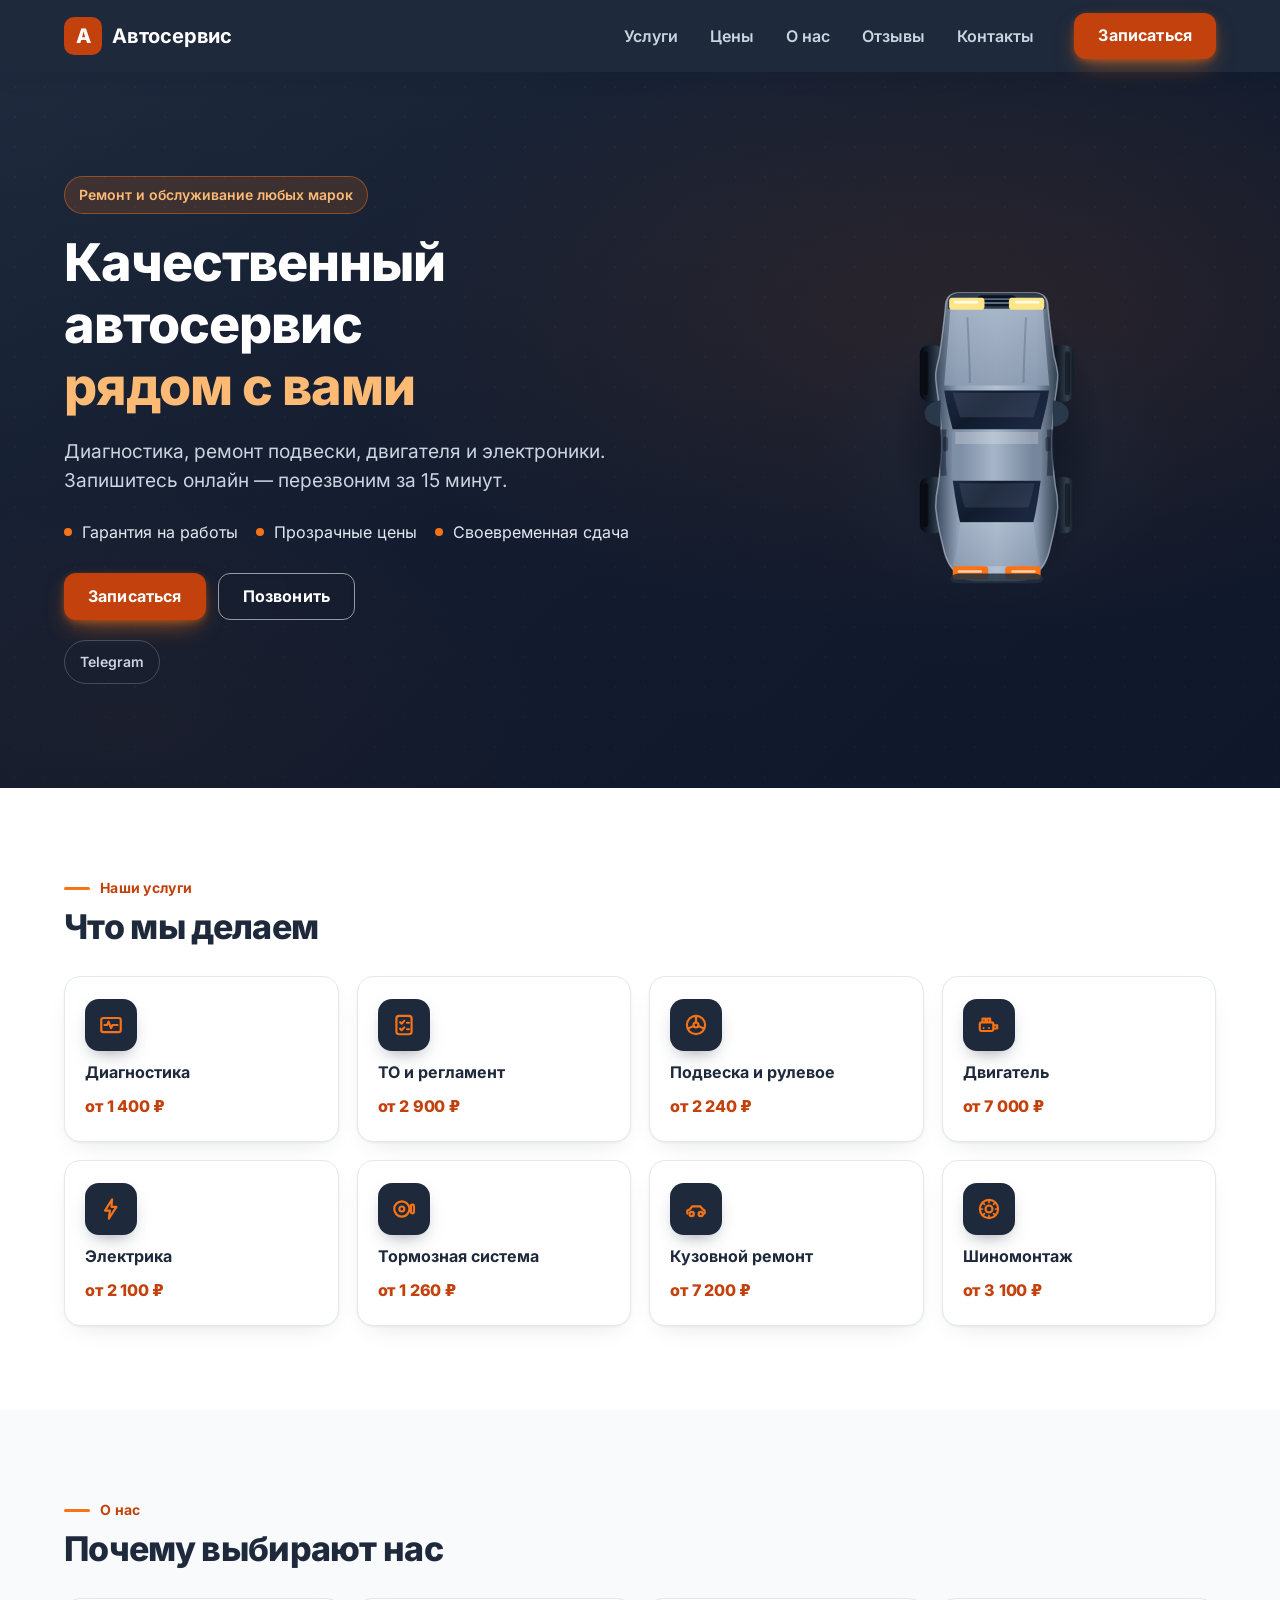
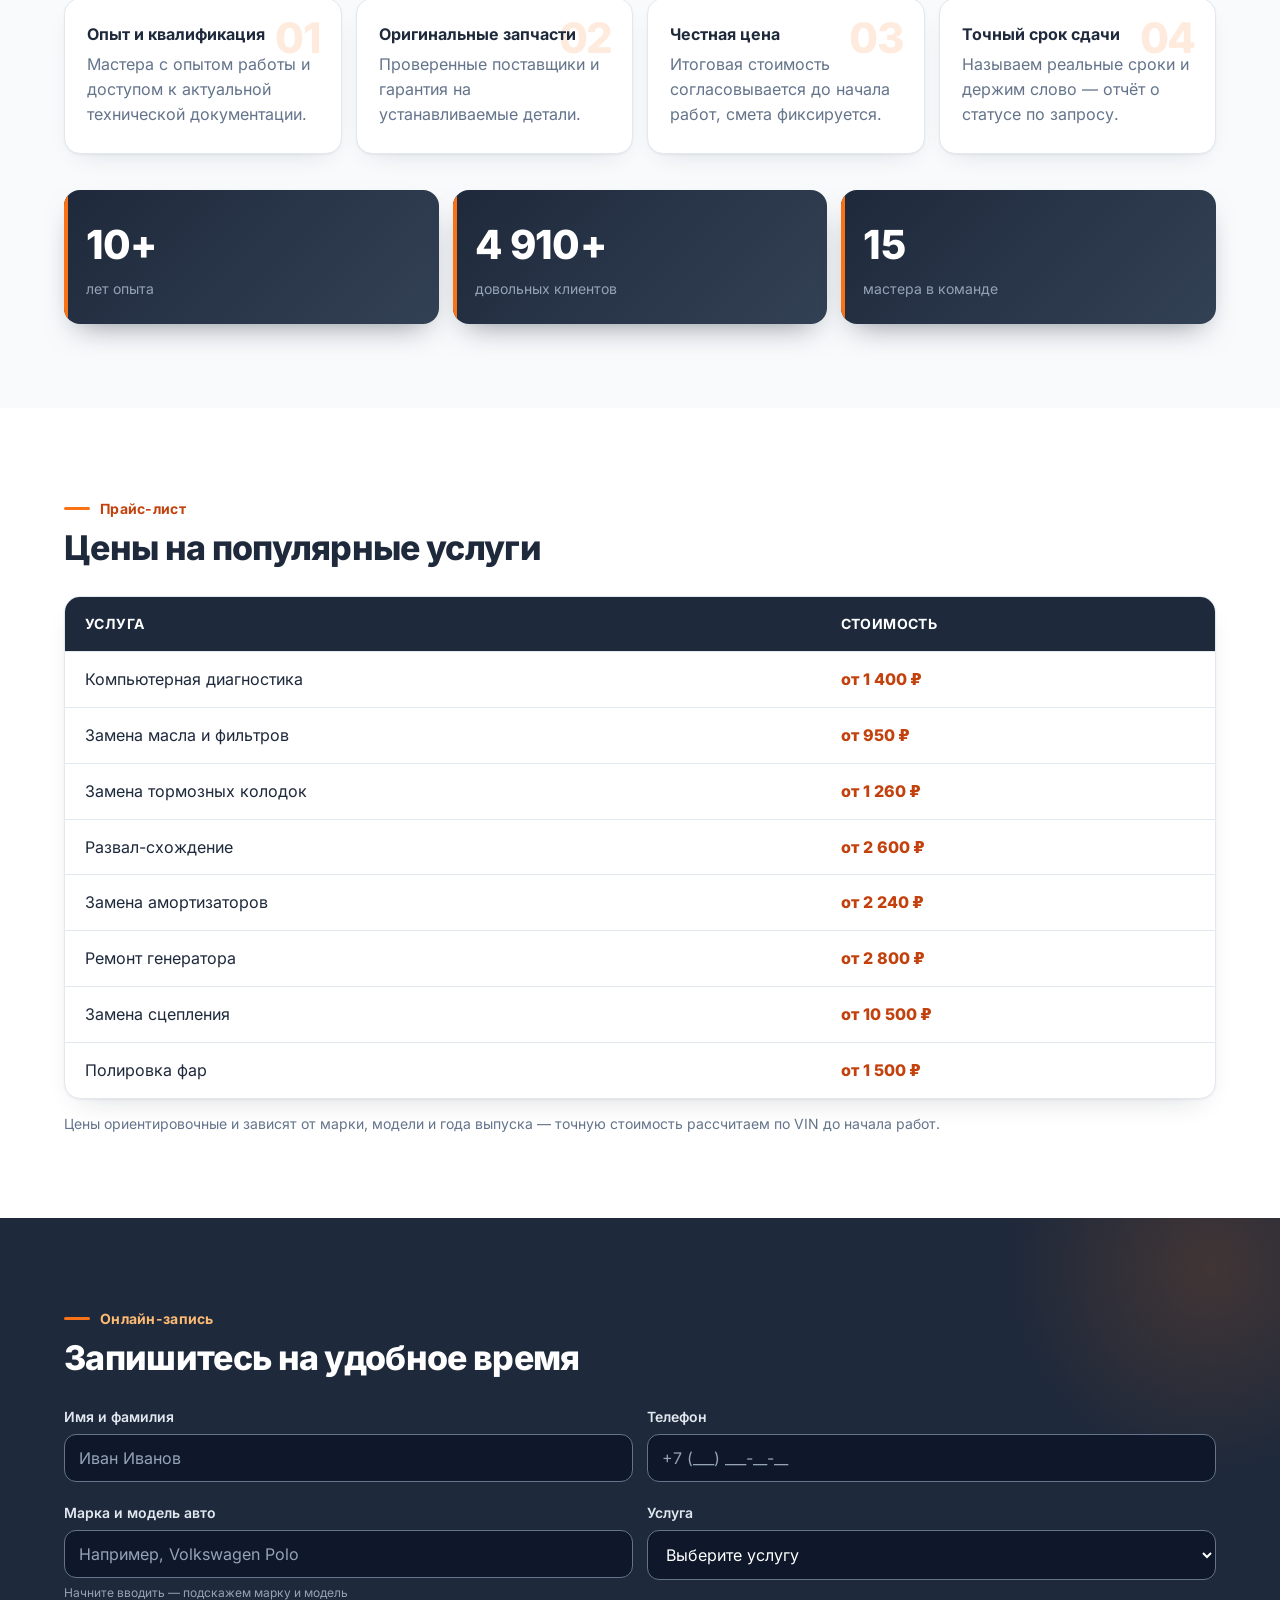
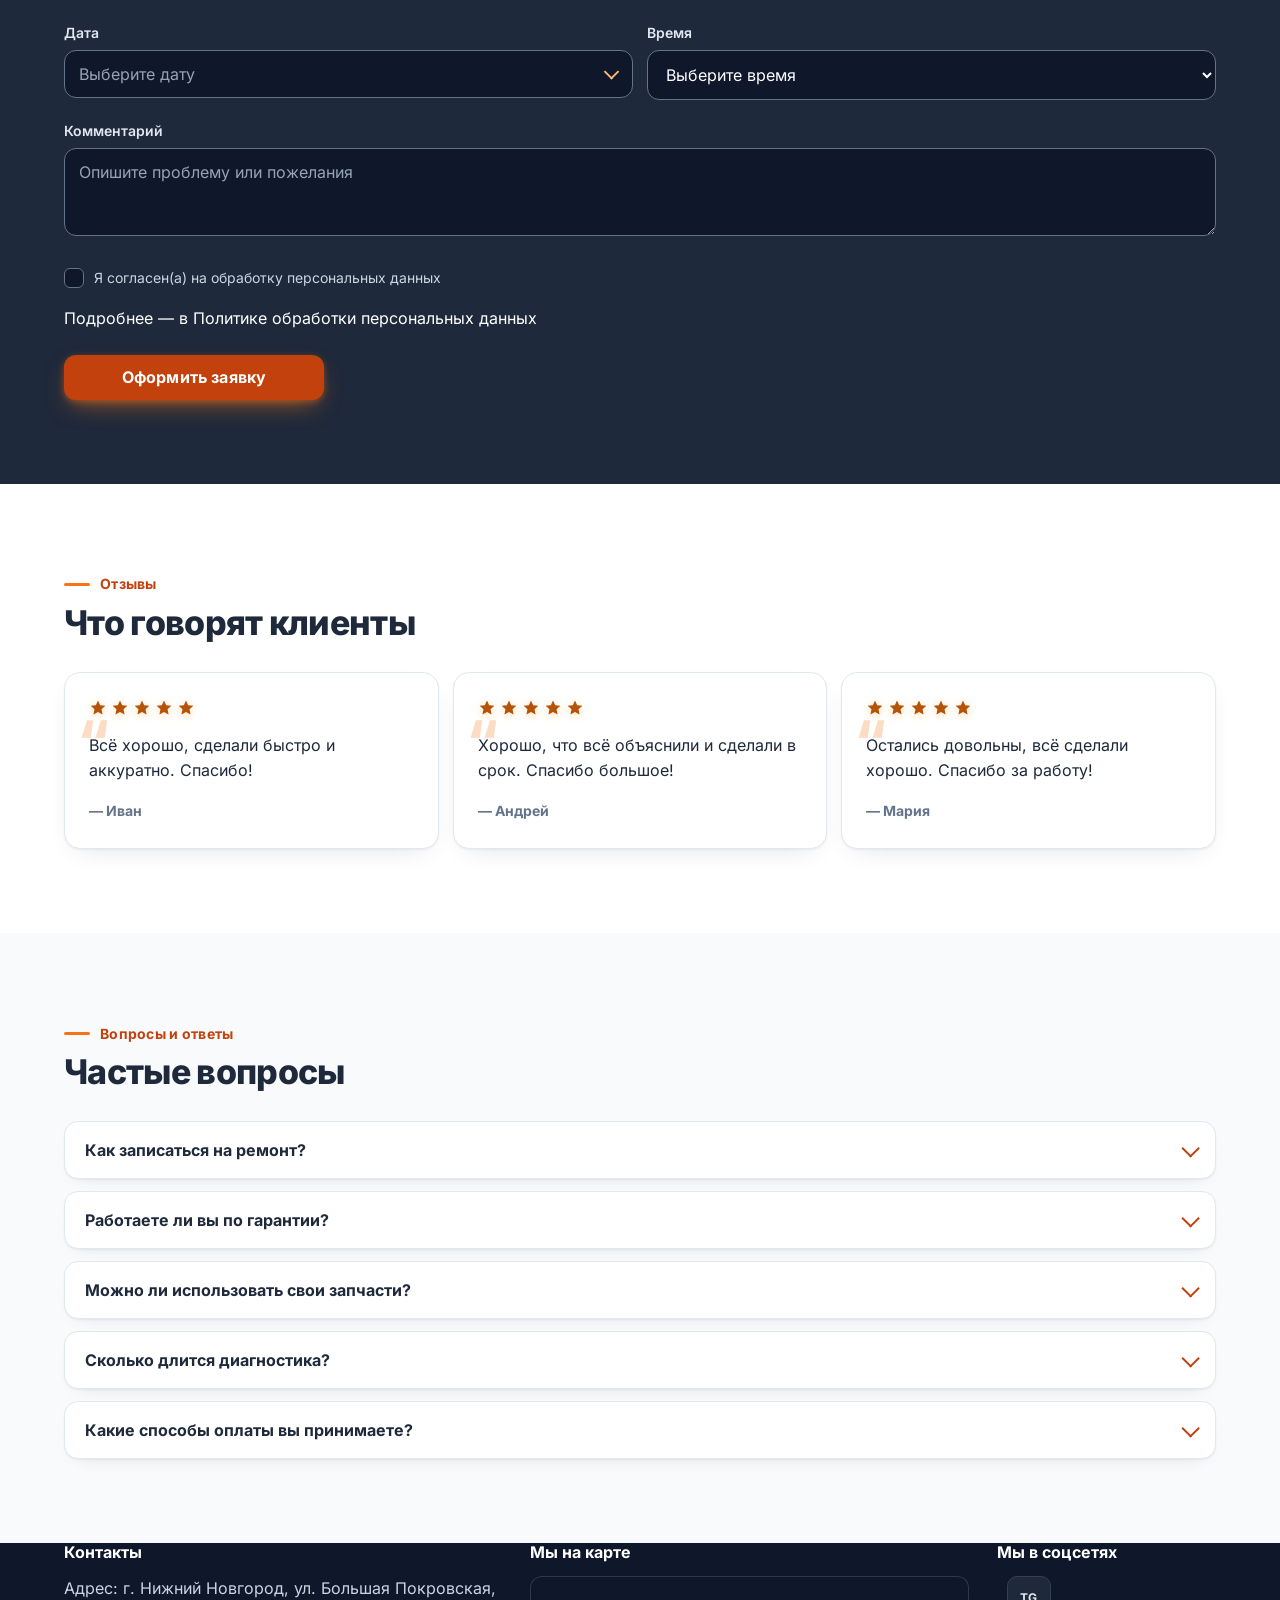
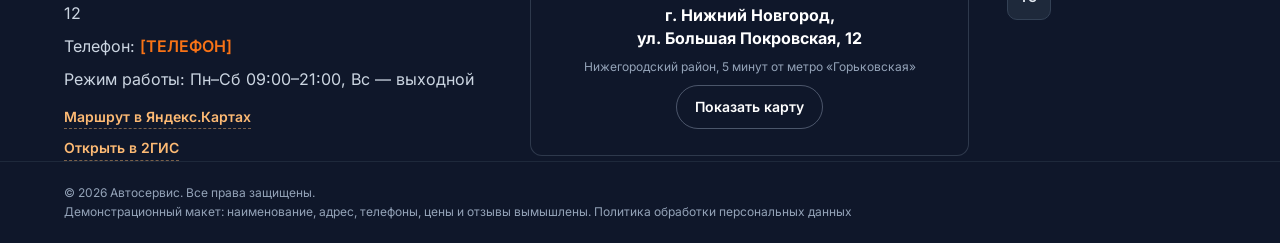
==== commit 77397311: "og: preview, favicon, mobile call bar, messengers" ====
--- a/index.html
+++ b/index.html
@@ -471,11 +471,12 @@
             </div>
 
             <div class="form__field form__field--full">
-              <label class="form__check">
-                <input type="checkbox" id="f-consent" name="consent" aria-describedby="err-consent" required>
-                <span class="form__check-box" aria-hidden="true"></span>
-                <span class="form__check-text">Я согласен(а) на обработку персональных данных</span>
-              </label>
+              <label class="form__check">
+                <input type="checkbox" id="f-consent" name="consent" aria-describedby="err-consent" required>
+                <span class="form__check-box" aria-hidden="true"></span>
+                <span class="form__check-text">Я согласен(а) на обработку персональных данных</span>
+              </label>
+              <p class="form__policy">Подробнее — в <a href="privacy.html">Политике обработки персональных данных</a></p>
               <p class="form__error" id="err-consent" role="alert"></p>
             </div>
           </div>
@@ -601,13 +602,21 @@
         </ul>
       </div>
     </div>
-    <div class="footer__bottom">
-      <div class="container">© 2026 Автосервис. Все права защищены.</div>
+    <div class="footer__bottom">
+      <div class="container">
+        © 2026 Автосервис. Все права защищены.
+        <p class="footer__demo">Демонстрационный макет: наименование, адрес, телефоны, цены и отзывы вымышлены. <a class="footer__policy" href="privacy.html">Политика обработки персональных данных</a></p>
+      </div>
     </div>
   </footer>
 
   <!-- ======= МОДАЛКА УСПЕХА ======= -->
-    <!-- ======= ЛИПКАЯ ПАНЕЛЬ (мобильные) ======= -->
+  <div class="cookie" id="cookie-bar" hidden>
+    <p class="cookie__text">Сайт использует cookie и Яндекс.Метрику для обезличенной статистики. Подробнее — в <a href="privacy.html">политике обработки персональных данных</a>.</p>
+    <button class="cookie__btn" type="button" id="cookie-ok">Понятно</button>
+  </div>
+
+  <!-- ======= ЛИПКАЯ ПАНЕЛЬ (мобильные) ======= -->
   <div class="cta-bar" id="cta-bar">
     <a class="cta-bar__btn cta-bar__btn--call" href="tel:[ТЕЛЕФОН]">Позвонить</a>
     <a class="cta-bar__btn cta-bar__btn--book" href="#appointment">Записаться</a>
--- a/style.css
+++ b/style.css
@@ -1,4 +1,4 @@
-﻿/* ============================================================
+/* ============================================================
    Автосервис — style.css
    Mobile-first. Breakpoints: 480 / 768 / 1200px
    ============================================================ */
@@ -80,7 +80,9 @@
   --color-graphite: #1E293B;
   --color-graphite-2: #0F172A;
   --color-accent: #F97316;
-  --color-accent-hover: #EA580C;
+  --color-accent-strong: #C2410C;
+  --color-accent-text: #C2410C;
+  --color-accent-hover: #9A3412;
   --color-white: #FFFFFF;
   --color-bg: #F8FAFC;
   --color-border: #E2E8F0;
@@ -148,6 +150,20 @@
   line-height: 1.2;
 }
 
+:focus-visible {
+  outline: 2px solid var(--color-accent-text);
+  outline-offset: 2px;
+  border-radius: 4px;
+}
+
+.hero :focus-visible,
+.header :focus-visible,
+.appointment :focus-visible,
+.footer :focus-visible,
+.cta-bar :focus-visible {
+  outline-color: #FDBA74;
+}
+
 .container {
   width: 100%;
   max-width: 1200px;
@@ -176,7 +192,7 @@
   padding: 13px 24px;
   border-radius: var(--radius);
   font-weight: 700;
-  font-size: 15px;
+  font-size: 16px;
   line-height: 1.2;
   text-align: center;
   letter-spacing: 0.01em;
@@ -188,7 +204,7 @@
 }
 
 .btn--primary {
-  background: var(--color-accent);
+  background: var(--color-accent-strong);
   color: var(--color-white);
   box-shadow: 0 10px 24px -8px rgba(249, 115, 22, 0.65), 0 2px 6px rgba(249, 115, 22, 0.35);
 }
@@ -247,7 +263,7 @@
   width: 38px;
   height: 38px;
   border-radius: 10px;
-  background: var(--color-accent);
+  background: var(--color-accent-strong);
   color: var(--color-white);
   font-weight: 800;
   font-size: 20px;
@@ -255,7 +271,7 @@
 
 .logo__text {
   font-weight: 700;
-  font-size: 18px;
+  font-size: 20px;
   letter-spacing: -0.01em;
 }
 
@@ -288,7 +304,7 @@
   padding: 12px 8px;
   color: #CBD5E1;
   font-weight: 600;
-  font-size: 17px;
+  font-size: 16px;
   border-radius: 8px;
   transition: color 0.2s ease, background-color 0.2s ease;
 }
@@ -338,8 +354,8 @@
   flex-direction: column;
   justify-content: center;
   gap: 5px;
-  width: 42px;
-  height: 42px;
+  width: 44px;
+  height: 44px;
   padding: 10px;
   border-radius: 10px;
   border: 1px solid rgba(255, 255, 255, 0.25);
@@ -445,7 +461,7 @@
   background: rgba(249, 115, 22, 0.16);
   border: 1px solid rgba(249, 115, 22, 0.45);
   color: #FDBA74;
-  font-size: 13.5px;
+  font-size: 14px;
   font-weight: 600;
 }
 
@@ -454,6 +470,7 @@
   font-weight: 800;
   letter-spacing: -0.02em;
   max-width: 640px;
+  text-wrap: balance;
 }
 
 .hero__subtitle {
@@ -505,7 +522,7 @@
 }
 
 .section__kicker {
-  color: var(--color-accent);
+  color: var(--color-accent-text);
   font-weight: 700;
   font-size: 14px;
   letter-spacing: 0.02em;
@@ -604,7 +621,7 @@
 }
 
 .service:hover .service__icon {
-  background: var(--color-accent);
+  background: var(--color-accent-strong);
   color: var(--color-white);
   transform: scale(1.08) rotate(-4deg);
 }
@@ -615,14 +632,14 @@
 }
 
 .service__name {
-  font-size: 16.5px;
+  font-size: 16px;
   font-weight: 700;
 }
 
 .service__price {
   font-weight: 800;
-  font-size: 17px;
-  color: var(--color-accent);
+  font-size: 16px;
+  color: var(--color-accent-text);
   margin-top: auto;
   letter-spacing: -0.01em;
 }
@@ -657,7 +674,7 @@
 }
 
 .why__title {
-  font-size: 17px;
+  font-size: 16px;
   font-weight: 700;
   margin-bottom: 8px;
   position: relative;
@@ -666,7 +683,7 @@
 
 .why__text {
   color: var(--color-muted);
-  font-size: 15px;
+  font-size: 16px;
   position: relative;
   z-index: 1;
 }
@@ -725,7 +742,7 @@
   width: 100%;
   min-width: 460px;
   border-collapse: collapse;
-  font-size: 15px;
+  font-size: 16px;
 }
 
 .prices__table th {
@@ -746,7 +763,7 @@
 
 .prices__table td:last-child {
   font-weight: 800;
-  color: var(--color-accent);
+  color: var(--color-accent-text);
   white-space: nowrap;
 }
 
@@ -827,22 +844,22 @@
   width: 100%;
   padding: 13px 14px;
   border-radius: var(--radius);
-  border: 1.5px solid #475569;
+  border: 1.5px solid #64748B;
   background: #0F172A;
   color: var(--color-white);
-  font-size: 15px;
+  font-size: 16px;
   font-family: inherit;
   transition: border-color 0.2s ease, box-shadow 0.2s ease;
 }
 
 .form__input::placeholder {
-  color: #64748B;
+  color: #94A3B8;
 }
 
 .form__input:focus {
-  outline: none;
+  outline: 2px solid #FDBA74;
+  outline-offset: 1px;
   border-color: var(--color-accent);
-  box-shadow: 0 0 0 3px rgba(249, 115, 22, 0.25);
 }
 
 textarea.form__input {
@@ -860,11 +877,12 @@
 }
 
 .form__input--invalid:focus {
-  box-shadow: 0 0 0 3px rgba(220, 38, 38, 0.25);
+  outline-color: #FCA5A5;
+  border-color: #F87171;
 }
 
 .form__error {
-  font-size: 13px;
+  font-size: 14px;
   color: #FCA5A5;
   min-height: 18px;
 }
@@ -875,12 +893,13 @@
 
 .form__error--hint {
   color: #94A3B8;
-  font-size: 12.5px;
+  font-size: 12px;
 }
 
 .form__check {
   display: flex;
-  align-items: flex-start;
+  align-items: center;
+  min-height: 44px;
   gap: 10px;
   cursor: pointer;
   font-size: 14px;
@@ -907,8 +926,8 @@
 }
 
 .form__check input:checked + .form__check-box {
-  background: var(--color-accent);
-  border-color: var(--color-accent);
+  background: var(--color-accent-strong);
+  border-color: var(--color-accent-strong);
 }
 
 .form__check input:checked + .form__check-box::after {
@@ -921,7 +940,8 @@
 }
 
 .form__check input:focus-visible + .form__check-box {
-  box-shadow: 0 0 0 3px rgba(249, 115, 22, 0.35);
+  outline: 2px solid #FDBA74;
+  outline-offset: 2px;
 }
 
 .form__submit {
@@ -941,14 +961,13 @@
 }
 
 .datepicker__input::placeholder {
-  color: #64748B;
+  color: #94A3B8;
 }
 
 .datepicker__chevron {
   position: absolute;
   right: 16px;
   top: 50%;
-  transform: translateY(-50%);
   width: 11px;
   height: 11px;
   border-right: 2.5px solid #FDBA74;
@@ -962,14 +981,14 @@
   top: calc(100% + 8px);
   left: 0;
   z-index: 50;
-  width: 320px;
-  max-width: calc(100vw - 32px);
+  width: 344px;
+  max-width: calc(100vw - 24px);
   background: var(--color-white);
   color: var(--color-graphite);
   border: 1px solid var(--color-border);
   border-radius: 16px;
   box-shadow: 0 18px 44px -12px rgba(15, 23, 42, 0.35);
-  padding: 16px;
+  padding: 12px;
   animation: dp-in 0.22s ease;
 }
 
@@ -991,8 +1010,8 @@
 }
 
 .datepicker__nav {
-  width: 34px;
-  height: 34px;
+  width: 44px;
+  height: 44px;
   border-radius: 10px;
   border: 1px solid var(--color-border);
   background: var(--color-white);
@@ -1010,7 +1029,7 @@
 
 .datepicker__title {
   font-weight: 700;
-  font-size: 15.5px;
+  font-size: 16px;
 }
 
 .datepicker__weekdays {
@@ -1031,12 +1050,12 @@
 .datepicker__grid {
   display: grid;
   grid-template-columns: repeat(7, 1fr);
-  gap: 4px;
+  gap: 2px;
 }
 
 .datepicker__day {
   position: relative;
-  height: 38px;
+  height: 44px;
   border-radius: 10px;
   border: none;
   background: transparent;
@@ -1056,19 +1075,19 @@
 
 .datepicker__day:disabled,
 .datepicker__day.is-full {
-  color: #B6C0CD;
+  color: #7F8C9E;
   background: #EEF1F5;
   cursor: not-allowed;
 }
 
 .datepicker__day.is-selected {
-  background: var(--color-accent);
+  background: var(--color-accent-strong);
   color: var(--color-white);
   box-shadow: 0 6px 14px -6px rgba(249, 115, 22, 0.6);
 }
 
 .datepicker__day.is-today {
-  outline: 2px solid rgba(249, 115, 22, 0.45);
+  outline: 2px solid var(--color-accent-text);
   outline-offset: -2px;
 }
 
@@ -1078,7 +1097,7 @@
 
 .datepicker__hint {
   margin-top: 10px;
-  font-size: 12.5px;
+  font-size: 12px;
   color: var(--color-muted);
   text-align: center;
 }
@@ -1098,11 +1117,11 @@
 }
 
 .review:nth-child(2) {
-  transform: translateY(8px);
+  transform: none;
 }
 
 .review:nth-child(3) {
-  transform: translateY(16px);
+  transform: none;
 }
 
 @media (min-width: 768px) {
@@ -1115,7 +1134,7 @@
 .review__stars {
   display: flex;
   gap: 4px;
-  color: #F59E0B;
+  color: #B45309;
   margin-bottom: 12px;
 }
 
@@ -1128,7 +1147,7 @@
 .review__text {
   color: var(--color-graphite);
   margin-bottom: 14px;
-  font-size: 15.5px;
+  font-size: 16px;
   position: relative;
 }
 
@@ -1146,7 +1165,7 @@
 .review__author {
   color: var(--color-muted);
   font-weight: 700;
-  font-size: 14.5px;
+  font-size: 14px;
   margin-top: auto;
 }
 
@@ -1197,8 +1216,8 @@
   flex-shrink: 0;
   width: 11px;
   height: 11px;
-  border-right: 2.5px solid var(--color-accent);
-  border-bottom: 2.5px solid var(--color-accent);
+  border-right: 2.5px solid var(--color-accent-text);
+  border-bottom: 2.5px solid var(--color-accent-text);
   transform: rotate(45deg) translateY(-3px);
   transition: transform 0.25s ease;
 }
@@ -1208,7 +1227,7 @@
 }
 
 .faq__answer {
-  font-size: 15px;
+  font-size: 16px;
   color: var(--color-muted);
   padding: 0 18px;
 }
@@ -1235,7 +1254,7 @@
 .footer {
   background: var(--color-graphite-2);
   color: #CBD5E1;
-  font-size: 15px;
+  font-size: 16px;
 }
 
 .footer__inner {
@@ -1248,7 +1267,7 @@
 
 .footer__title {
   color: var(--color-white);
-  font-size: 17px;
+  font-size: 16px;
   font-weight: 700;
   margin-bottom: 14px;
 }
@@ -1262,22 +1281,6 @@
   font-weight: 600;
 }
 
-.footer__map {
-  display: grid;
-  place-items: center;
-  min-height: 140px;
-  border-radius: var(--radius);
-  border: 1.5px dashed #475569;
-  background: #0F172A;
-  text-align: center;
-  padding: 16px;
-}
-
-.footer__map-placeholder {
-  color: #94A3B8;
-  font-size: 14px;
-}
-
 .footer__socials {
   display: flex;
   gap: 10px;
@@ -1286,28 +1289,28 @@
 .footer__social {
   display: grid;
   place-items: center;
-  width: 40px;
-  height: 40px;
+  width: 44px;
+  height: 44px;
   border-radius: 10px;
   background: #1E293B;
   border: 1px solid #334155;
-  font-size: 13px;
+  font-size: 12px;
   font-weight: 700;
   color: #E2E8F0;
   transition: background-color 0.2s ease, color 0.2s ease, border-color 0.2s ease;
 }
 
 .footer__social:hover {
-  background: var(--color-accent);
-  border-color: var(--color-accent);
+  background: var(--color-accent-strong);
+  border-color: var(--color-accent-strong);
   color: var(--color-white);
 }
 
 .footer__bottom {
   border-top: 1px solid #1E293B;
   padding: 18px 0;
-  font-size: 13.5px;
-  color: #64748B;
+  font-size: 12px;
+  color: #94A3B8;
 }
 
 /* ---------- Модалка ---------- */
@@ -1347,12 +1350,12 @@
 
 .modal__close {
   position: absolute;
-  top: 12px;
-  right: 14px;
-  width: 34px;
-  height: 34px;
+  top: 8px;
+  right: 8px;
+  width: 44px;
+  height: 44px;
   border-radius: 10px;
-  font-size: 22px;
+  font-size: 20px;
   line-height: 1;
   color: var(--color-muted);
   transition: background-color 0.2s ease, color 0.2s ease;
@@ -1369,7 +1372,7 @@
   margin: 0 auto 16px;
   border-radius: 50%;
   background: rgba(34, 197, 94, 0.14);
-  color: #16A34A;
+  color: #15803D;
   display: grid;
   place-items: center;
 }
@@ -1380,7 +1383,7 @@
 }
 
 .modal__title {
-  font-size: 22px;
+  font-size: 20px;
   font-weight: 800;
   margin-bottom: 8px;
 }
@@ -1403,7 +1406,7 @@
   border: 1px solid #E2E8F0;
   color: var(--color-graphite);
   font-family: 'Inter', system-ui, sans-serif;
-  font-size: 13px;
+  font-size: 14px;
   line-height: 1.55;
   text-align: left;
   white-space: pre-wrap;
@@ -1415,8 +1418,8 @@
 .modal__hint {
   min-height: 18px;
   margin: 0 0 10px;
-  font-size: 12.5px;
-  color: #16A34A;
+  font-size: 12px;
+  color: #15803D;
 }
 
 .modal__actions {
@@ -1696,7 +1699,7 @@
 
   .nav__link {
     padding: 10px 14px;
-    font-size: 15.5px;
+    font-size: 16px;
   }
 
   .nav__cta {
@@ -1721,6 +1724,7 @@
 .hero__messenger {
   display: inline-flex;
   align-items: center;
+  min-height: 44px;
   padding: 8px 15px;
   border-radius: 999px;
   border: 1px solid rgba(148, 163, 184, 0.34);
@@ -1762,7 +1766,7 @@
   text-align: center;
   padding: 13px 10px;
   border-radius: 12px;
-  font-size: 15px;
+  font-size: 16px;
   font-weight: 700;
   text-decoration: none;
   transition: opacity 0.2s ease;
@@ -1775,7 +1779,7 @@
 
 .cta-bar__btn--book {
   color: var(--color-white);
-  background: var(--color-accent);
+  background: var(--color-accent-strong);
 }
 
 .cta-bar__btn:active {
@@ -1822,19 +1826,20 @@
 .footer__map-address {
   color: var(--color-white);
   font-weight: 700;
-  font-size: 15px;
+  font-size: 16px;
   line-height: 1.45;
   margin-bottom: 6px;
 }
 
 .footer__map-note {
   color: #94A3B8;
-  font-size: 13px;
+  font-size: 12px;
   margin-bottom: 14px;
 }
 
 .footer__map-btn {
-  padding: 9px 16px;
+  min-height: 44px;
+  padding: 11px 18px;
   border-radius: 999px;
   border: 1.5px solid rgba(148, 163, 184, 0.45);
   background: transparent;
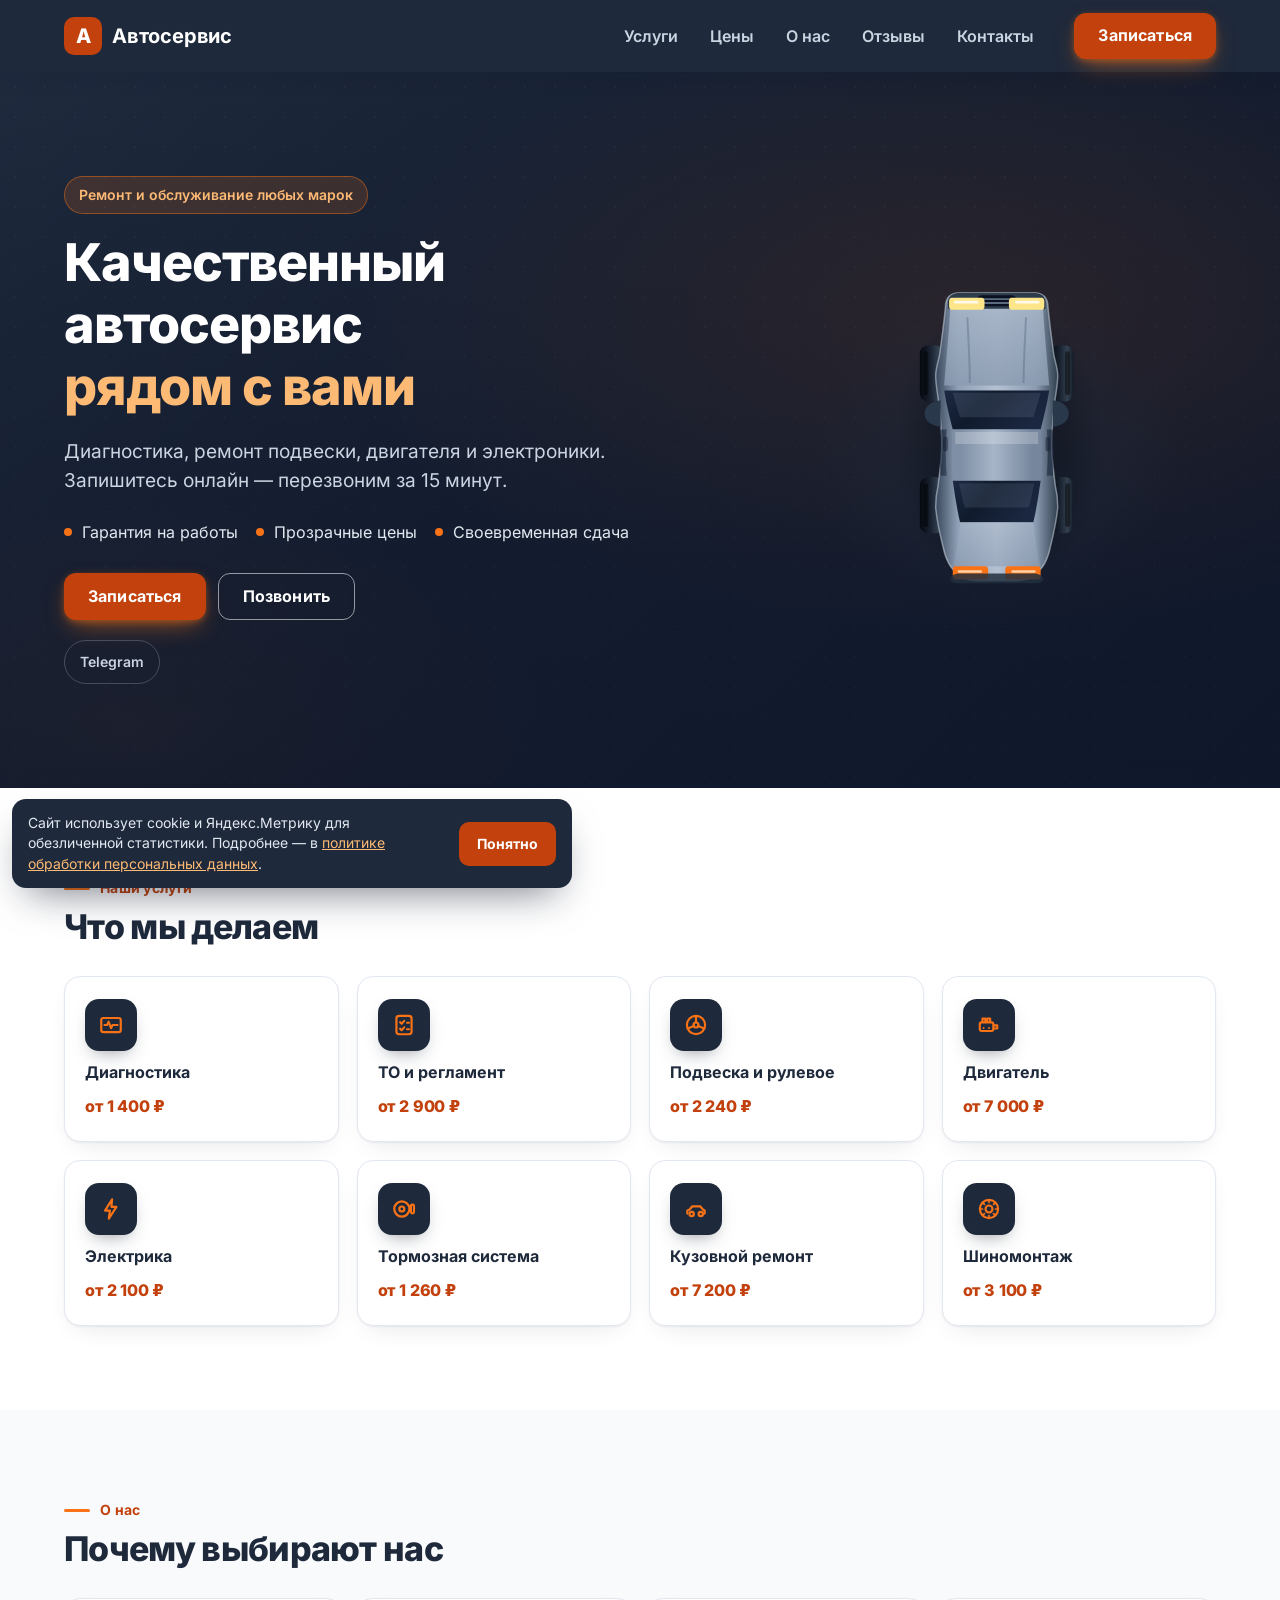
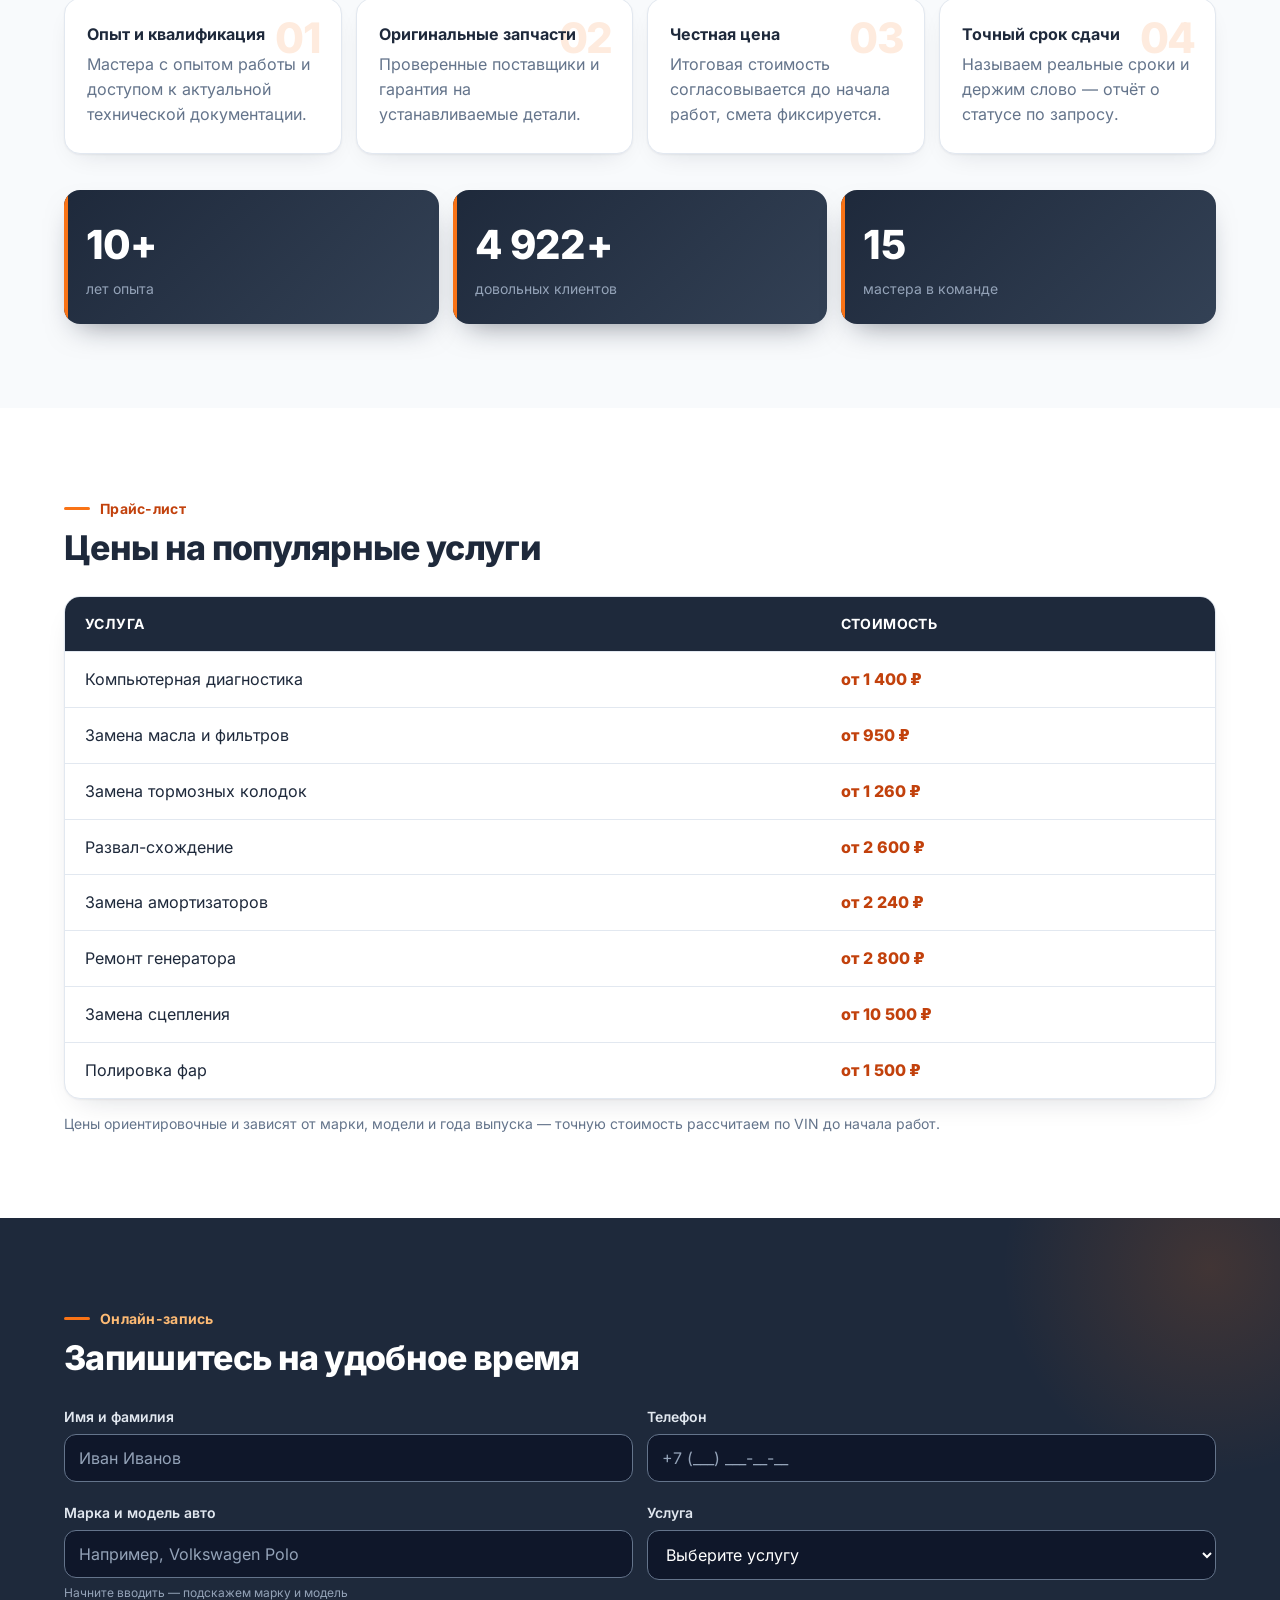
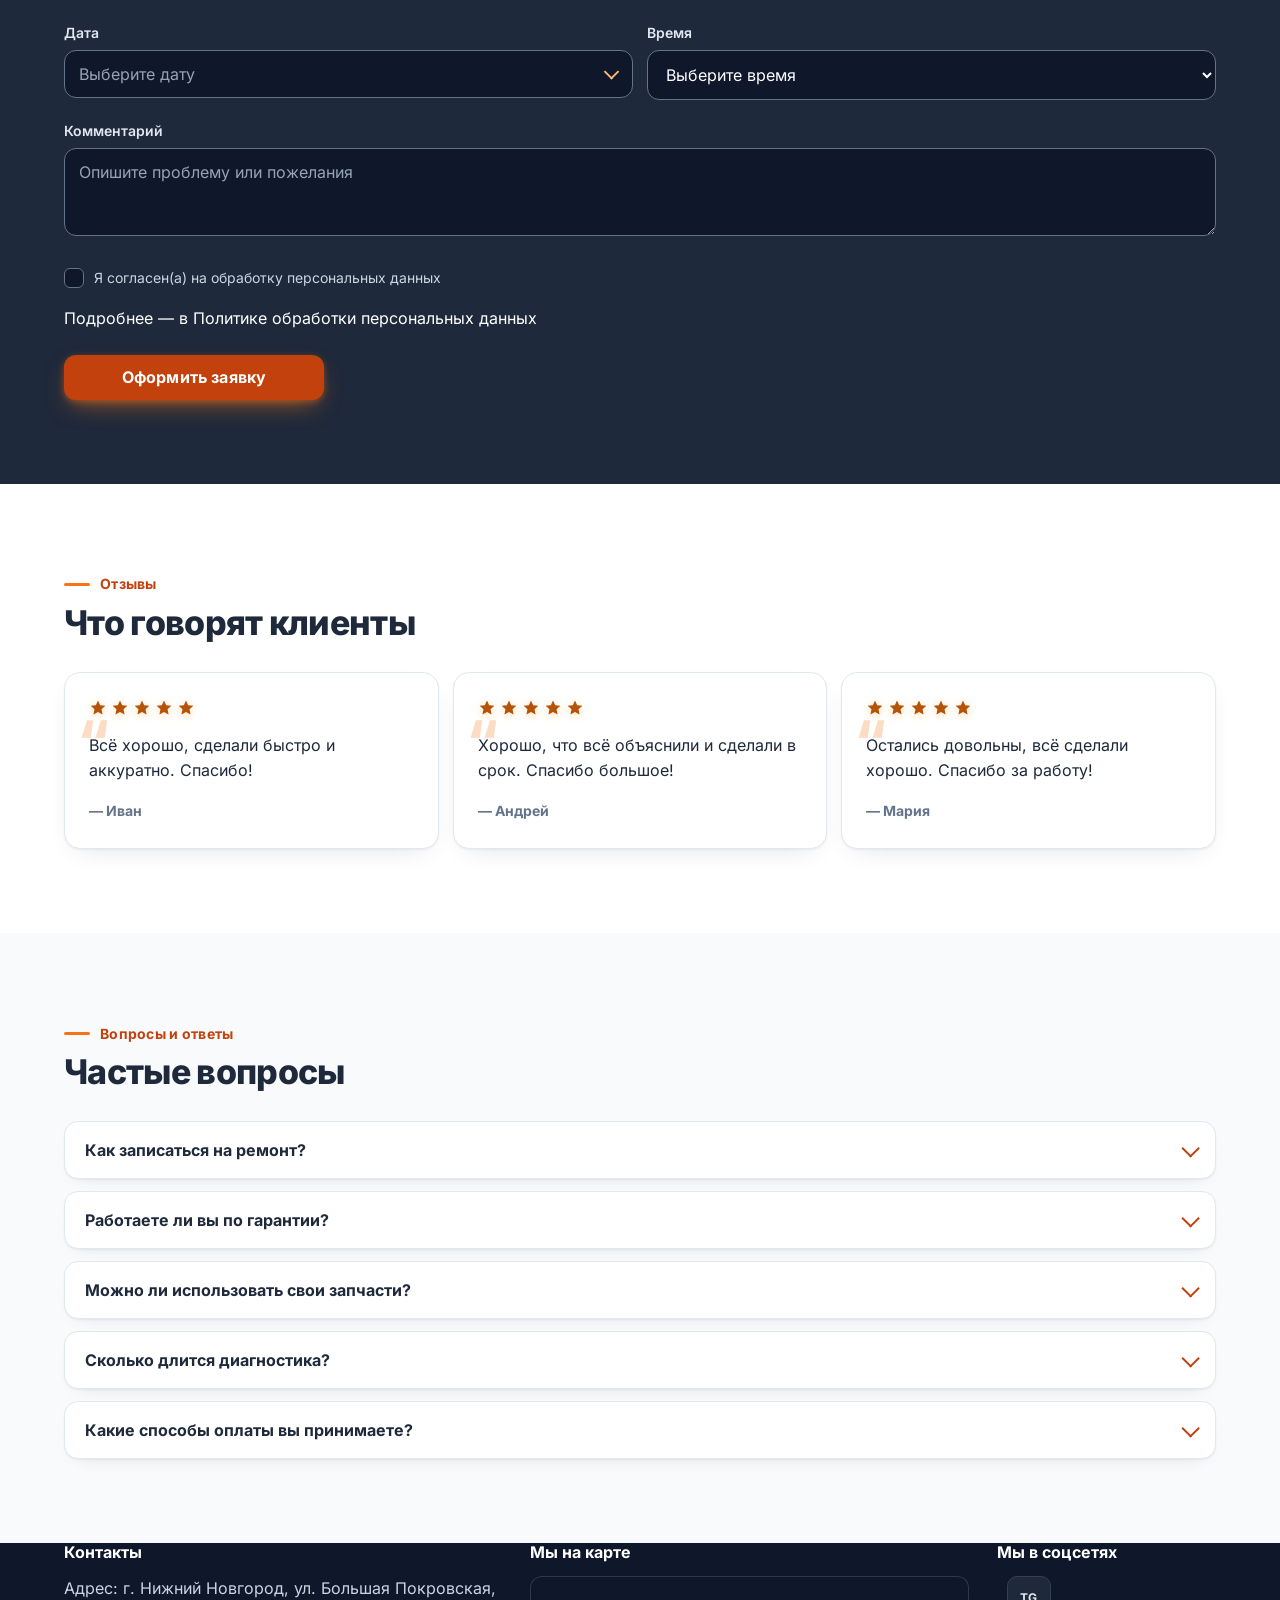
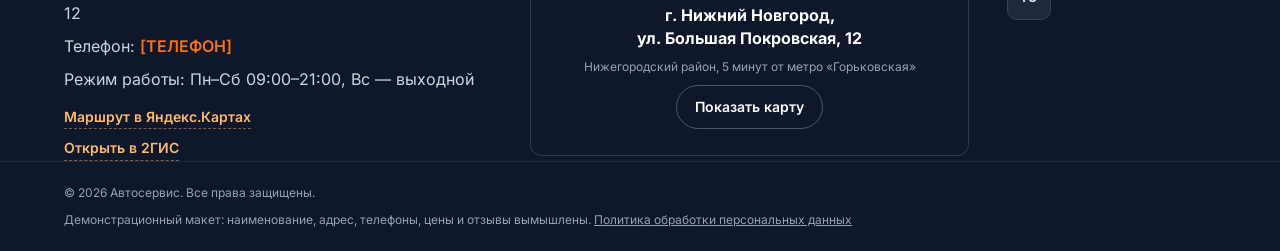
==== commit e09dd988: "og: preview, favicon, mobile call bar, messengers" ====
--- a/index.html
+++ b/index.html
@@ -634,8 +634,8 @@
         <pre class="modal__request" id="modal-request"></pre>
         <p class="modal__hint" id="modal-hint"></p>
         <div class="modal__actions">
-          <a class="btn btn--primary" id="send-telegram" href="https://t.me/popstaw" target="_blank" rel="noopener">Telegram</a>
-          <a class="btn btn--outline" id="send-email" href="mailto:savinov.ja@yandex.ru">Почта</a>
+          <a class="btn btn--primary" id="send-telegram" href="#" hidden>Telegram</a>
+          <a class="btn btn--outline" id="send-email" href="#" hidden>Почта</a>
           <button class="btn btn--outline" id="copy-request" type="button">Копировать</button>
         </div>
         <button class="btn btn--outline modal__ok" type="button" data-modal-close>Закрыть</button>
--- a/style.css
+++ b/style.css
@@ -1893,4 +1893,145 @@
     opacity: 1;
     transform: none;
   }
+}
+
+/* ---------- Страница политики ---------- */
+.doc-page__back {
+  color: #CBD5E1;
+  font-size: 14px;
+  font-weight: 600;
+  padding: 10px 0;
+}
+
+.doc-page__back:hover {
+  color: var(--color-white);
+}
+
+.doc {
+  padding: 44px 0 64px;
+}
+
+.doc__title {
+  font-size: clamp(24px, 4vw, 34px);
+  font-weight: 800;
+  letter-spacing: -0.02em;
+  margin-bottom: 8px;
+}
+
+.doc__meta {
+  font-size: 14px;
+  color: var(--color-muted);
+  margin-bottom: 32px;
+}
+
+.doc__section {
+  margin-bottom: 26px;
+  max-width: 760px;
+}
+
+.doc__section h2 {
+  font-size: 20px;
+  font-weight: 700;
+  margin-bottom: 10px;
+}
+
+.doc__section p,
+.doc__section li {
+  font-size: 16px;
+  line-height: 1.6;
+  color: var(--color-graphite);
+  margin-bottom: 10px;
+}
+
+.doc__section ul {
+  padding-left: 22px;
+  margin-bottom: 12px;
+}
+
+.doc__section li {
+  list-style: disc;
+  margin-bottom: 6px;
+}
+
+.doc a {
+  color: var(--color-accent-text);
+  text-decoration: underline;
+}
+
+.doc__demo {
+  margin-top: 30px;
+  padding: 14px 16px;
+  border-radius: 12px;
+  border: 1px solid #E8C4A8;
+  background: #FFF7ED;
+  font-size: 14px;
+  line-height: 1.5;
+  color: #7C2D12;
+  max-width: 760px;
+}
+
+/* ---------- Уведомление о cookie ---------- */
+.cookie {
+  position: fixed;
+  left: 12px;
+  right: 12px;
+  bottom: 12px;
+  z-index: 120;
+  display: flex;
+  align-items: center;
+  gap: 12px;
+  max-width: 560px;
+  padding: 14px 16px;
+  border-radius: 14px;
+  background: #1E293B;
+  color: #E2E8F0;
+  box-shadow: 0 18px 40px -16px rgba(15, 23, 42, 0.6);
+  font-size: 14px;
+  line-height: 1.45;
+}
+
+.cookie__text {
+  flex: 1 1 auto;
+}
+
+.cookie a {
+  color: #FDBA74;
+  text-decoration: underline;
+}
+
+.cookie__btn {
+  flex-shrink: 0;
+  min-height: 44px;
+  padding: 10px 18px;
+  border-radius: 10px;
+  background: var(--color-accent-strong);
+  color: var(--color-white);
+  font-weight: 700;
+  font-size: 14px;
+}
+
+@media (max-width: 767px) {
+  .cookie {
+    bottom: 84px;
+    flex-wrap: wrap;
+  }
+
+  .cookie__btn {
+    width: 100%;
+  }
+}
+
+/* ---------- Пометка о демонстрационном характере ---------- */
+.footer__demo {
+  margin-top: 8px;
+  color: #94A3B8;
+}
+
+.footer__policy {
+  color: #94A3B8;
+  text-decoration: underline;
+}
+
+.footer__policy:hover {
+  color: var(--color-white);
 }
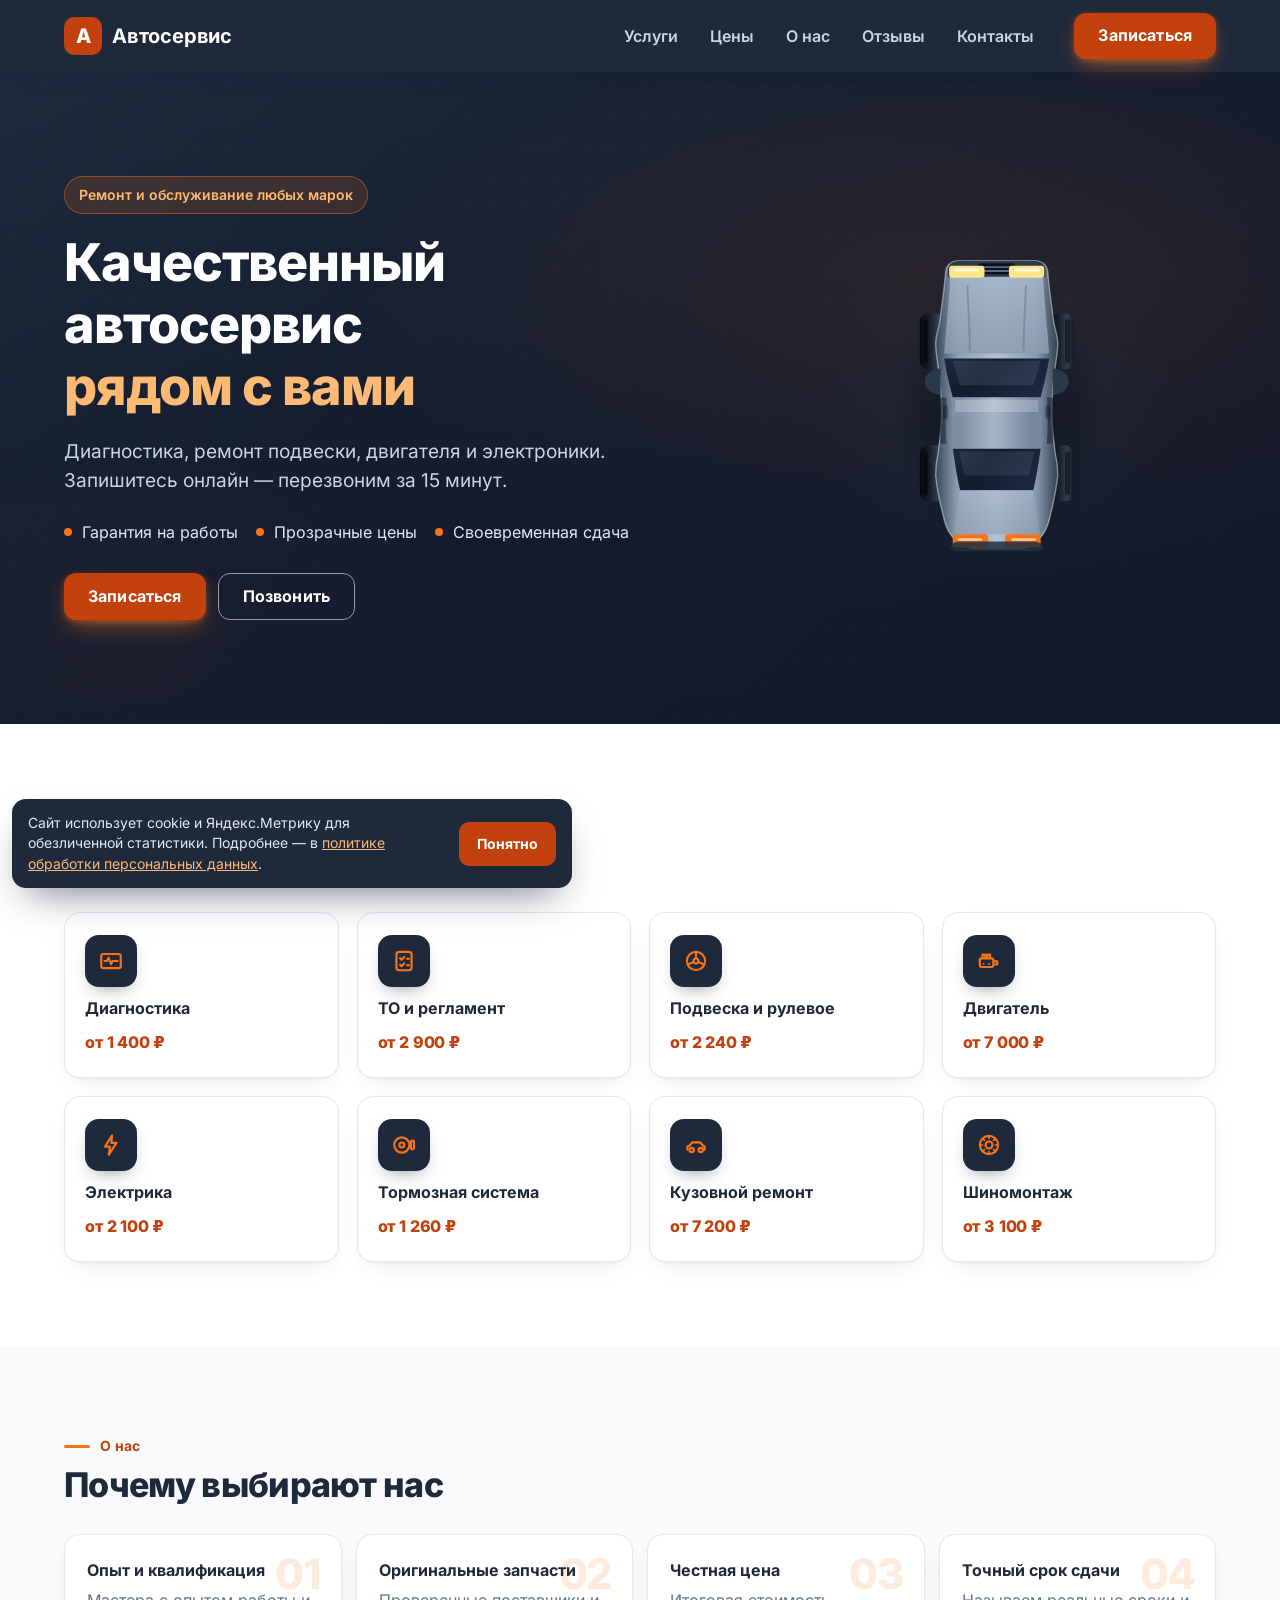
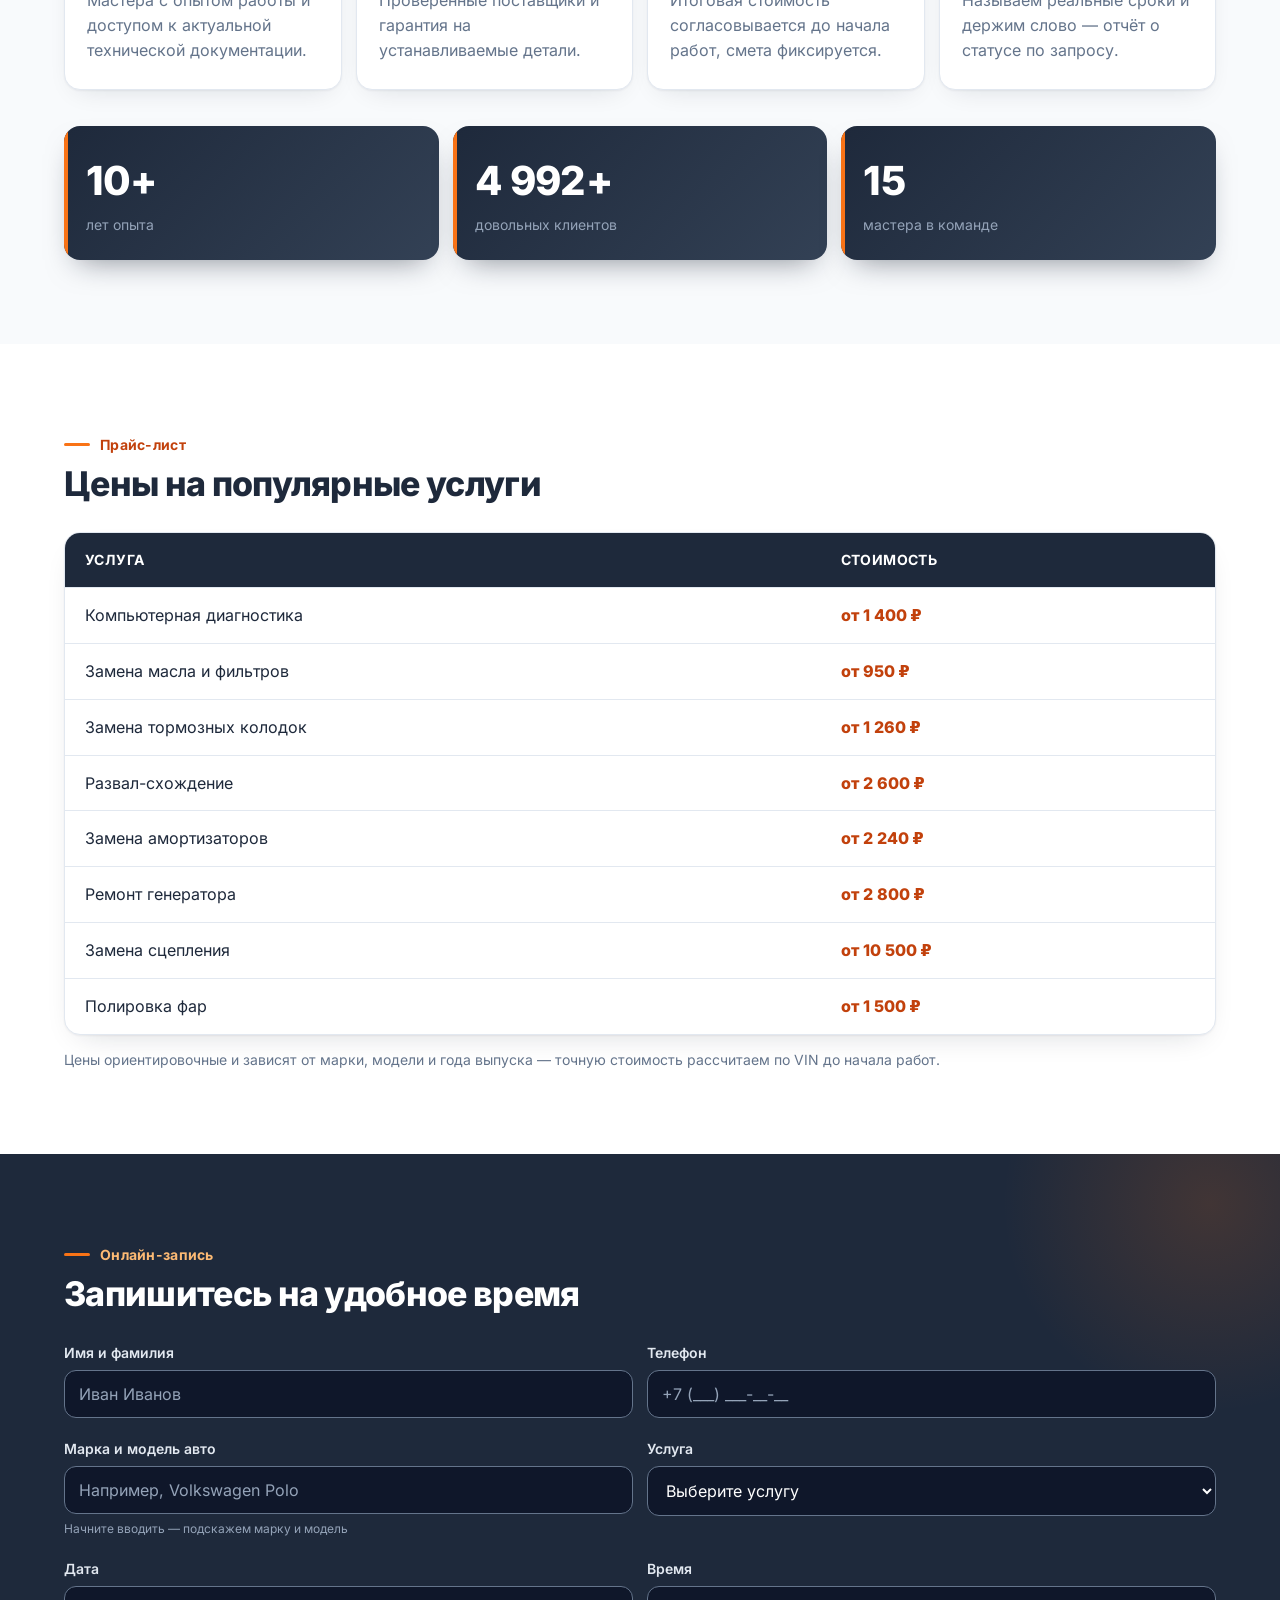
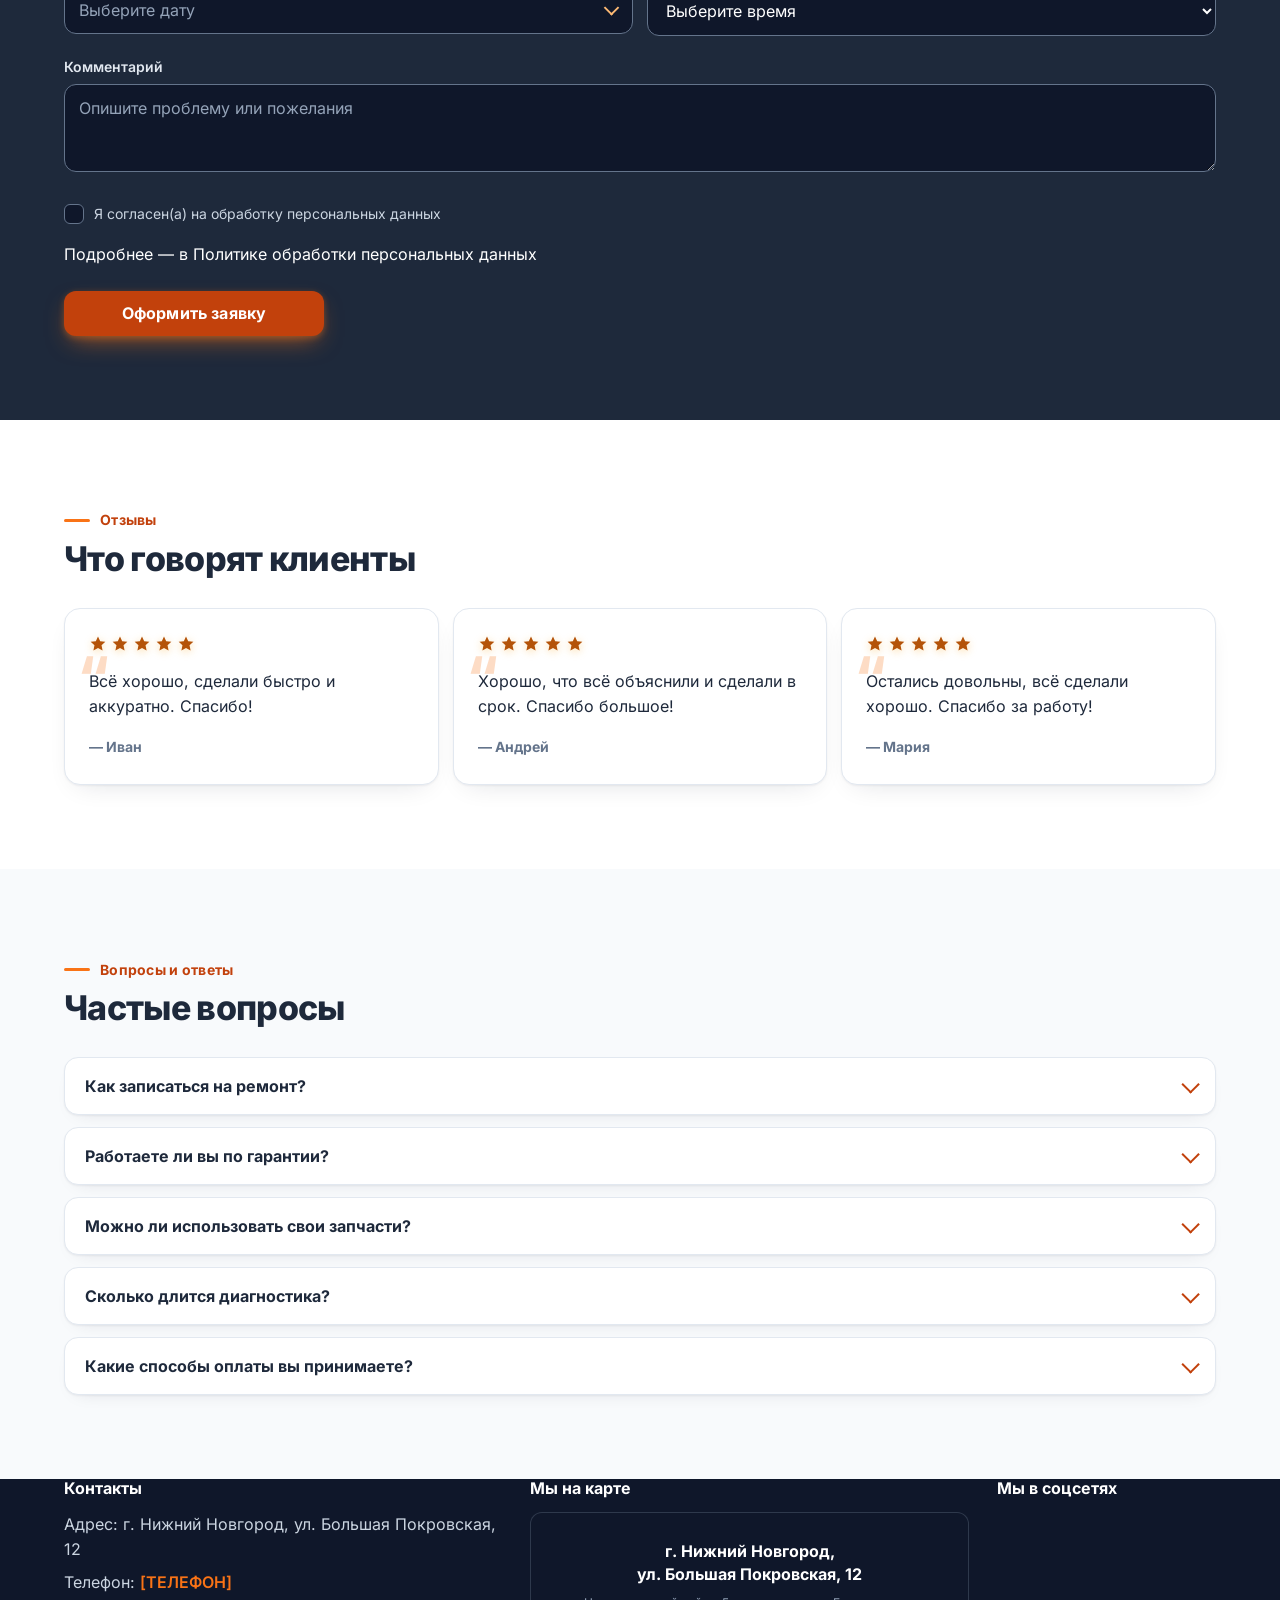
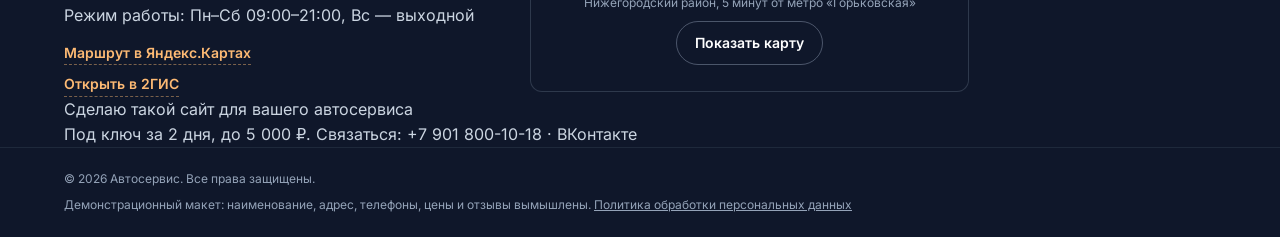
==== commit 250e841b: "og: preview, favicon, mobile call bar, messengers" ====
--- a/index.html
+++ b/index.html
@@ -602,6 +602,10 @@
         </ul>
       </div>
     </div>
+    <div class="container footer__seller">
+      <p class="footer__seller-title">Сделаю такой сайт для вашего автосервиса</p>
+      <p class="footer__seller-text">Под ключ за 2 дня, до 5 000 ₽. Связаться: <a href="tel:+79018001018">+7 901 800-10-18</a> · <a href="https://vk.com/id530322301" target="_blank" rel="noopener">ВКонтакте</a></p>
+    </div>
     <div class="footer__bottom">
       <div class="container">
         © 2026 Автосервис. Все права защищены.
